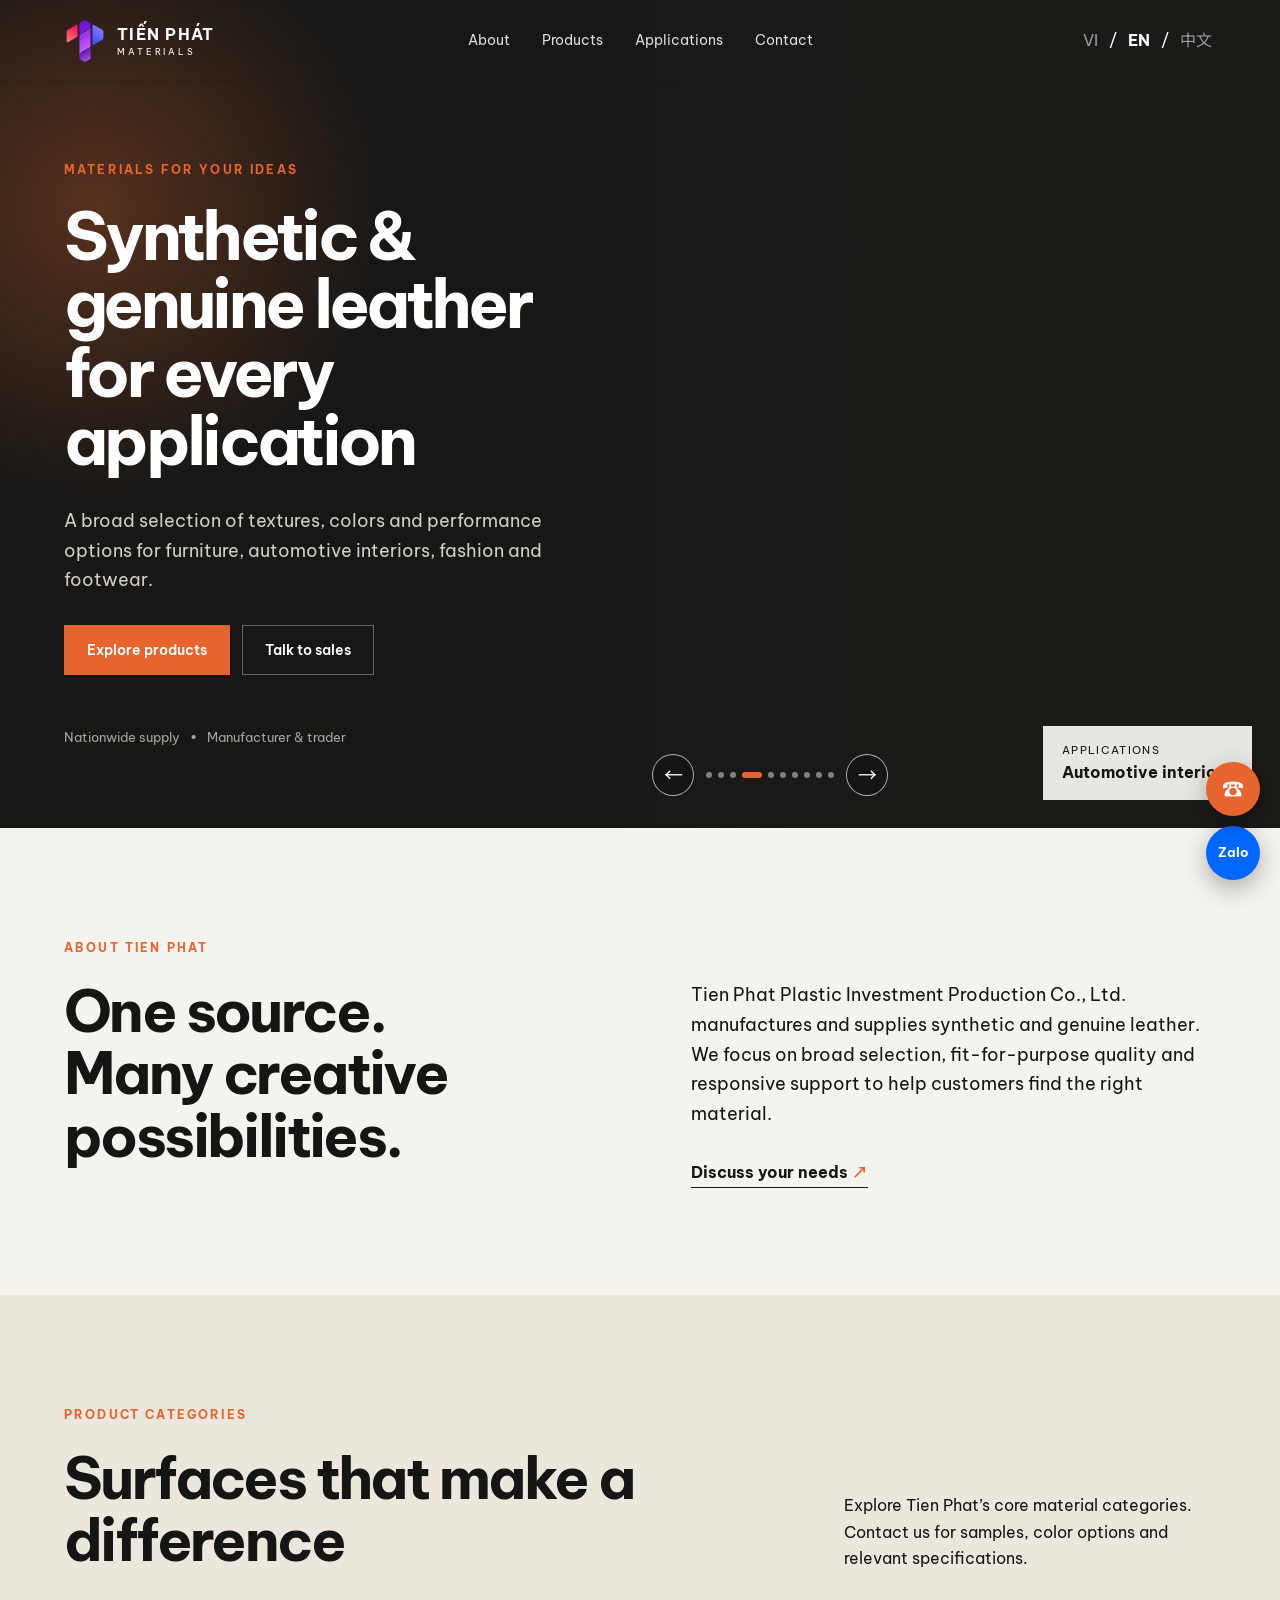
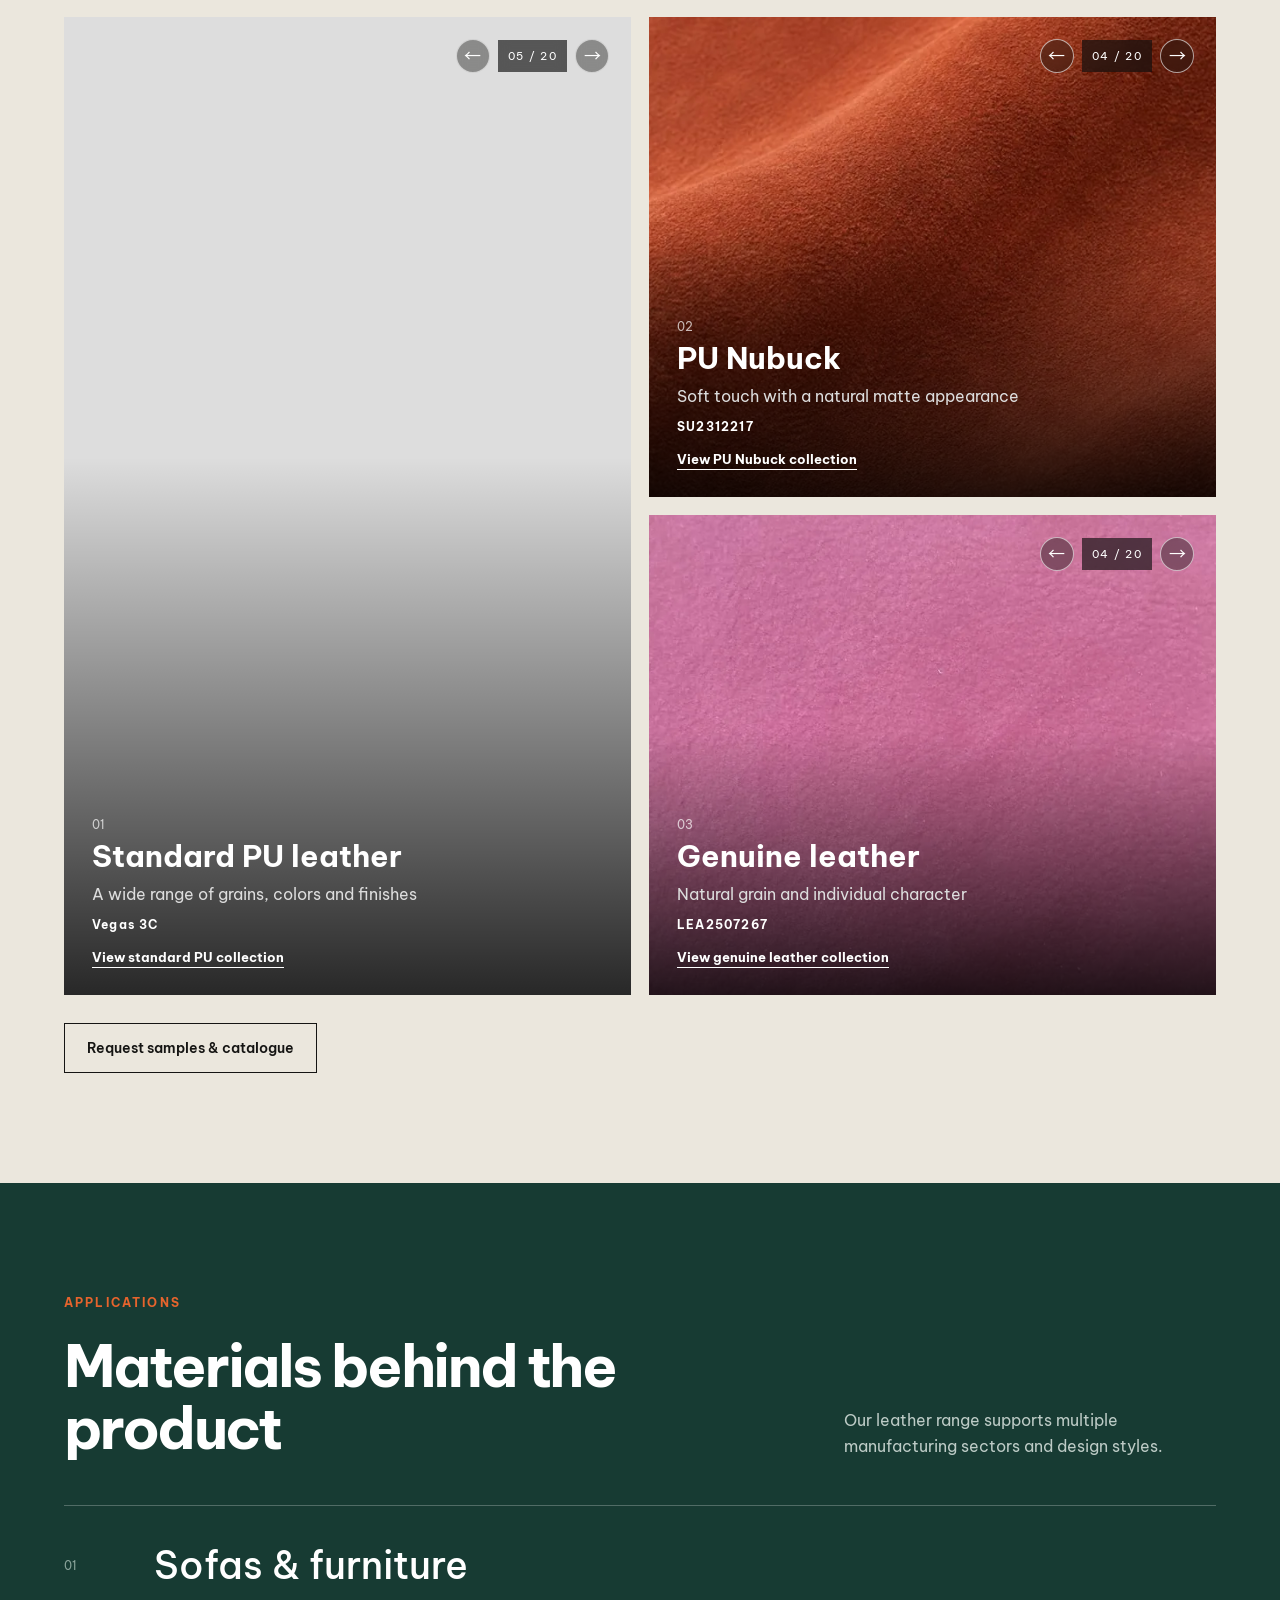
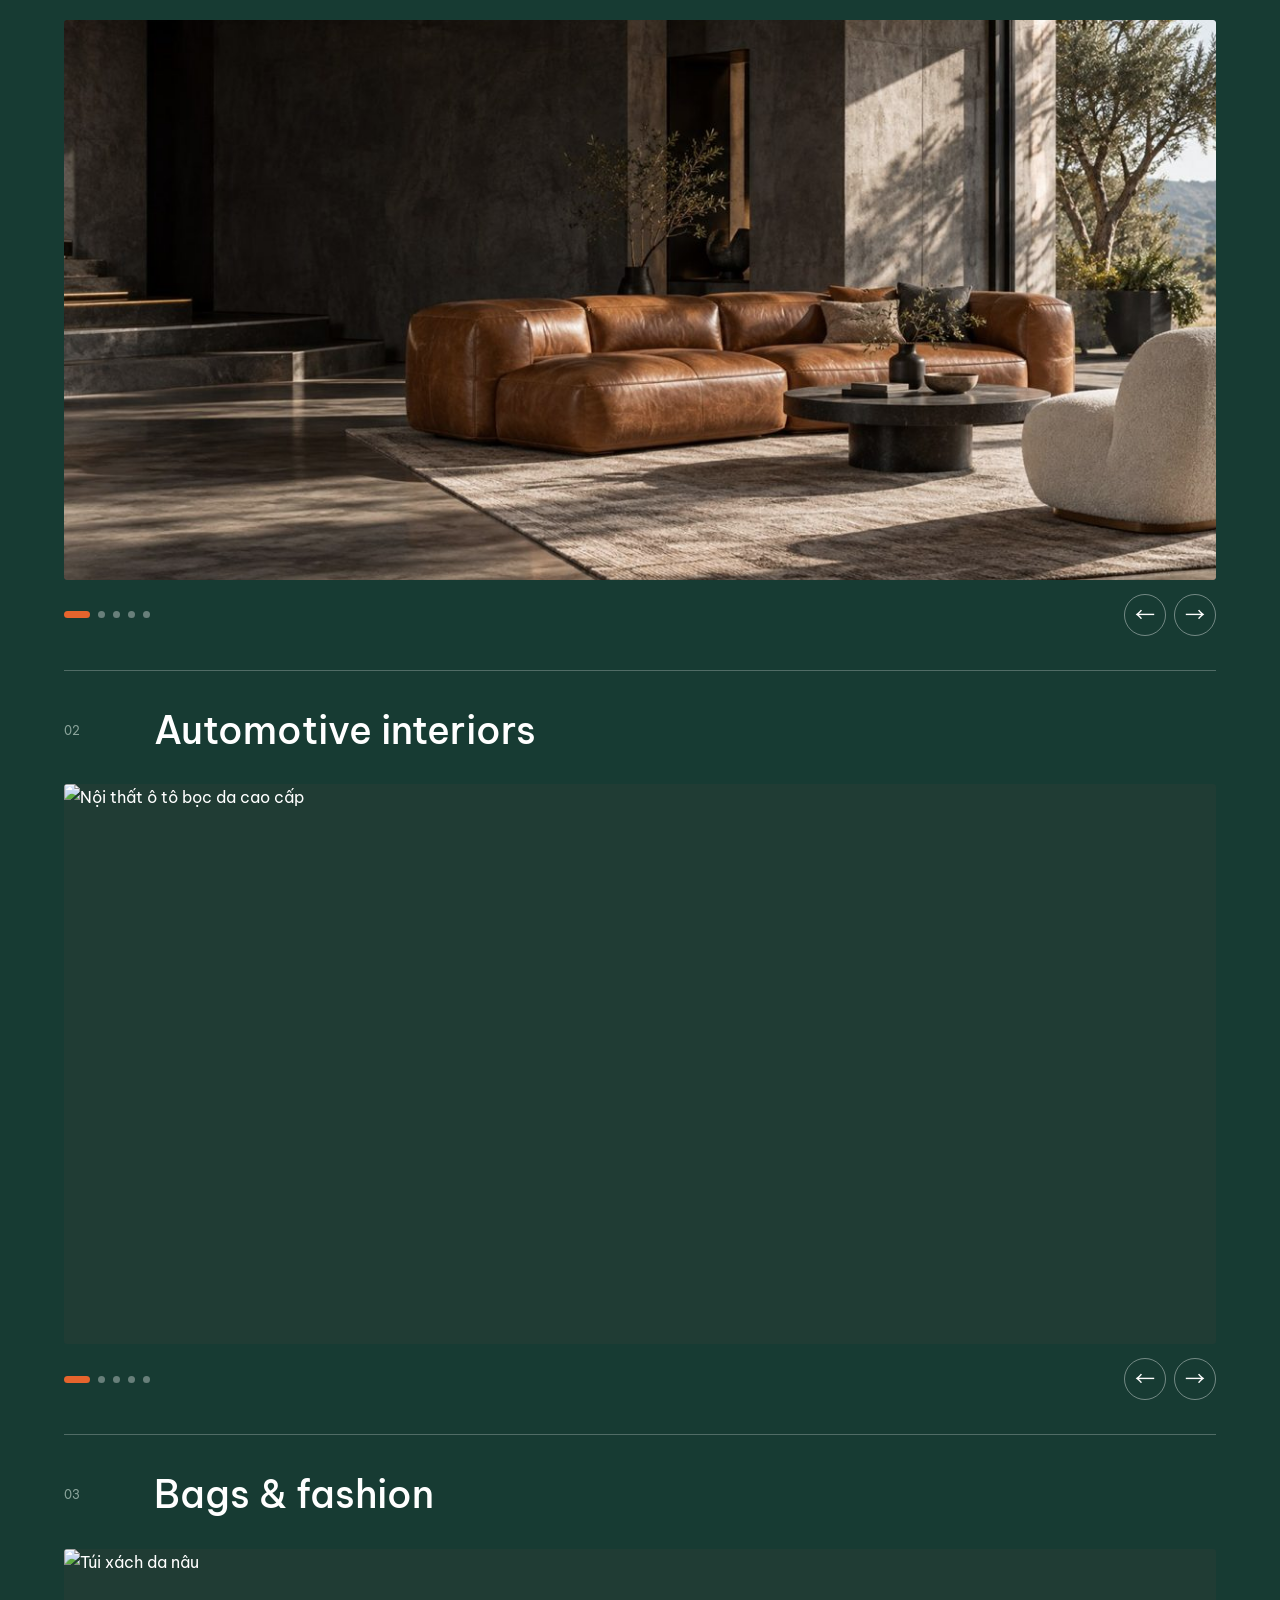
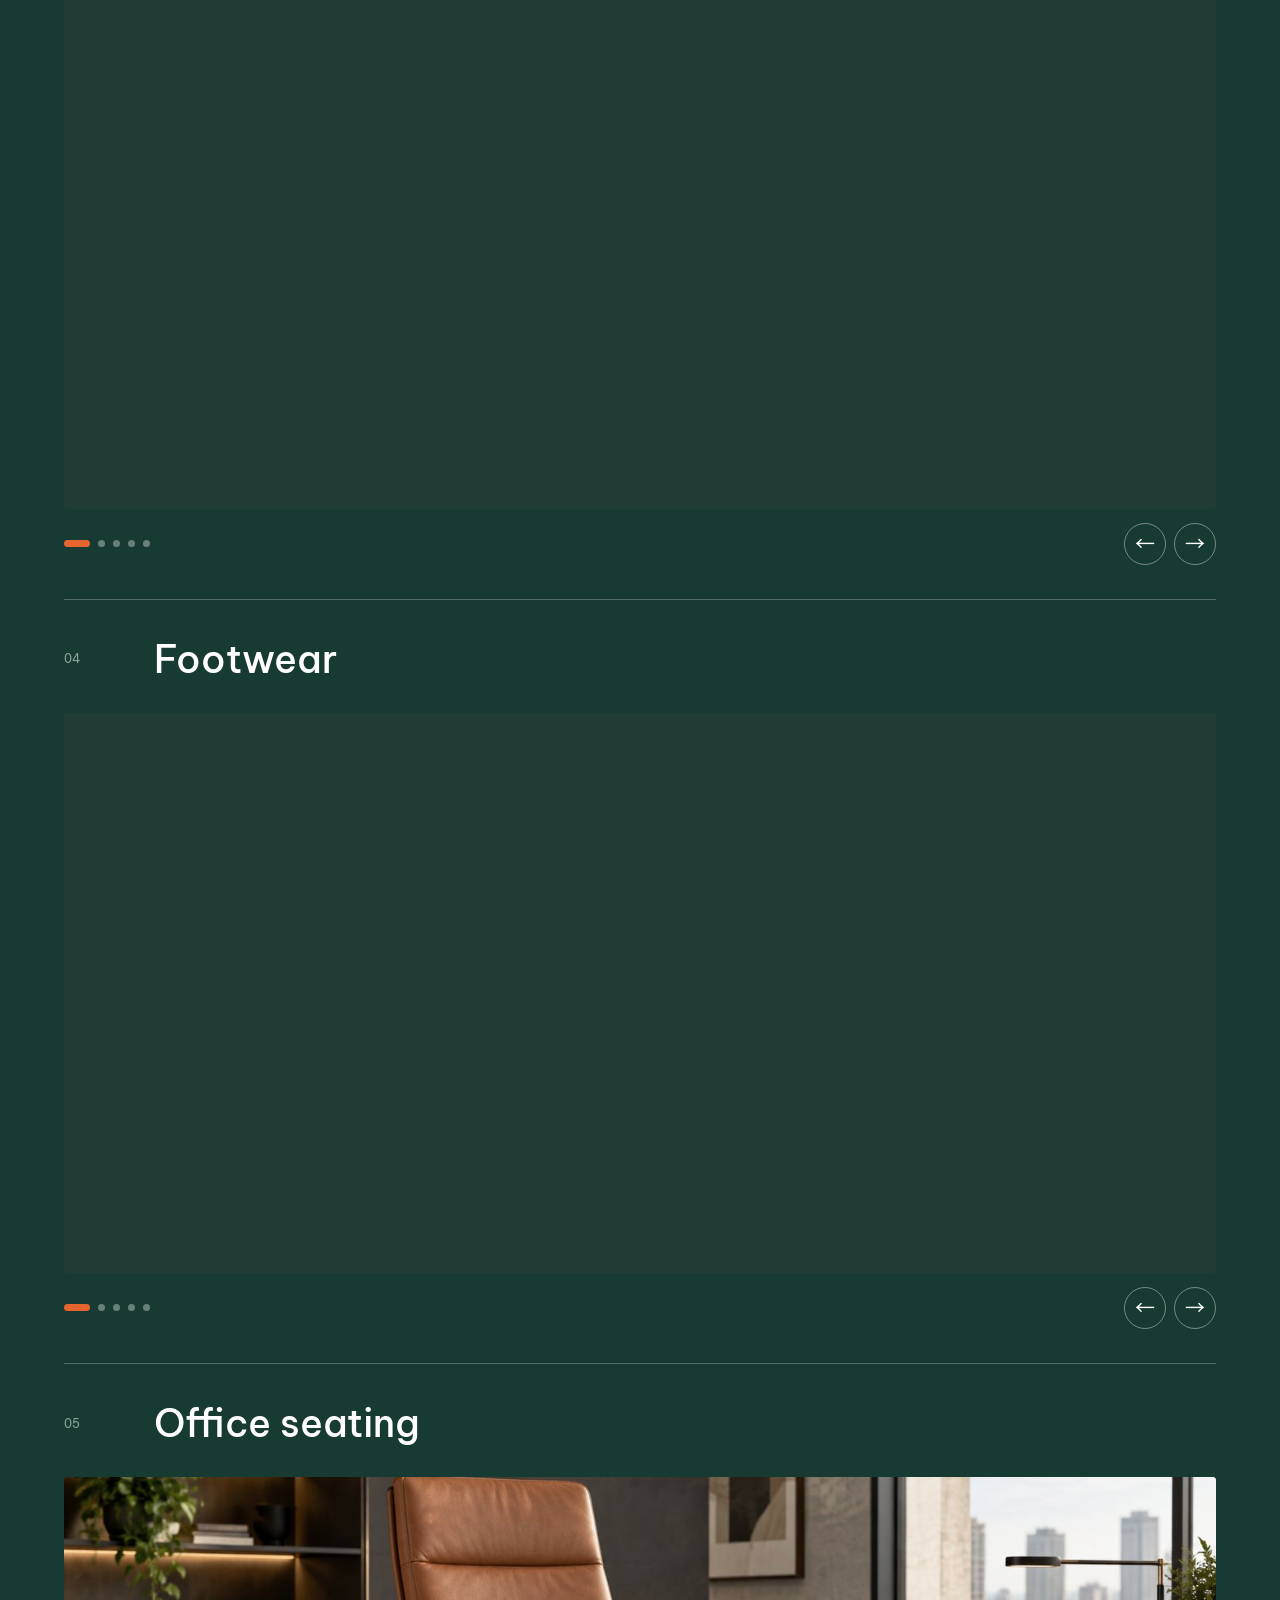
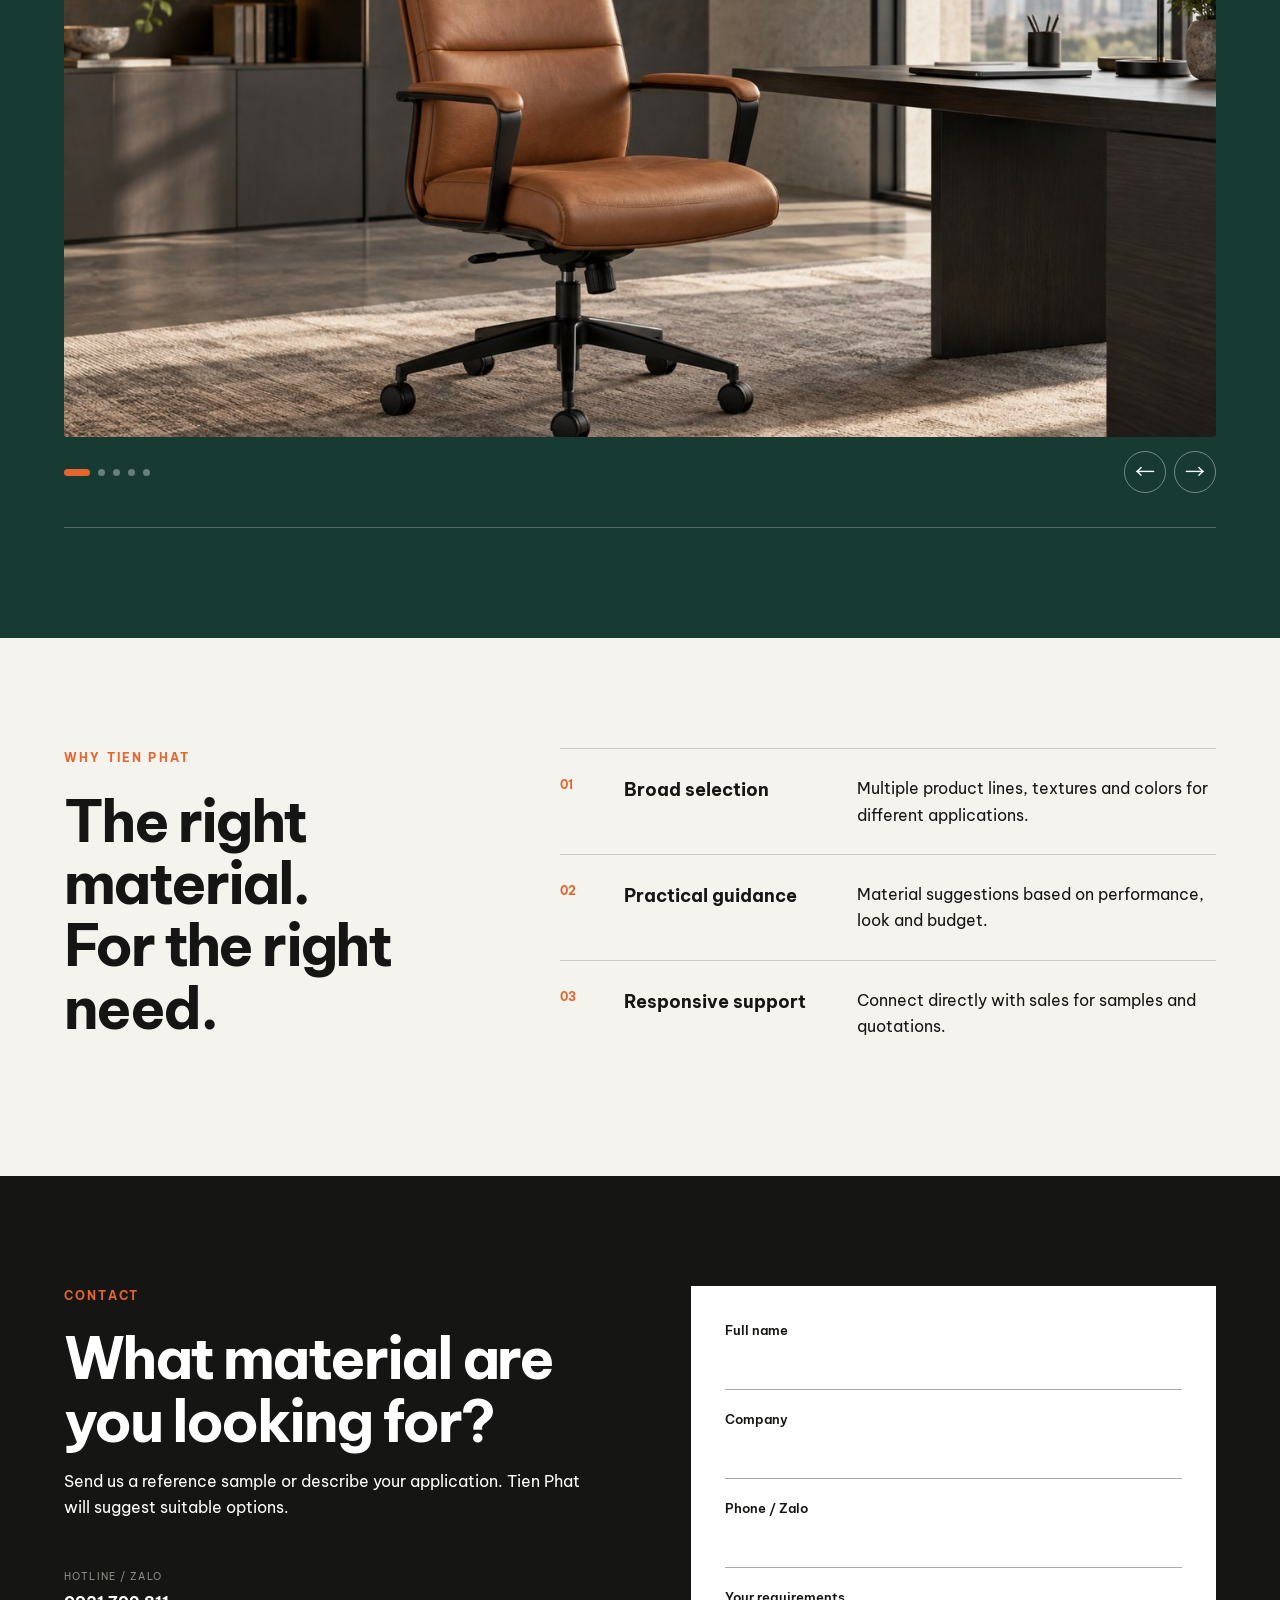
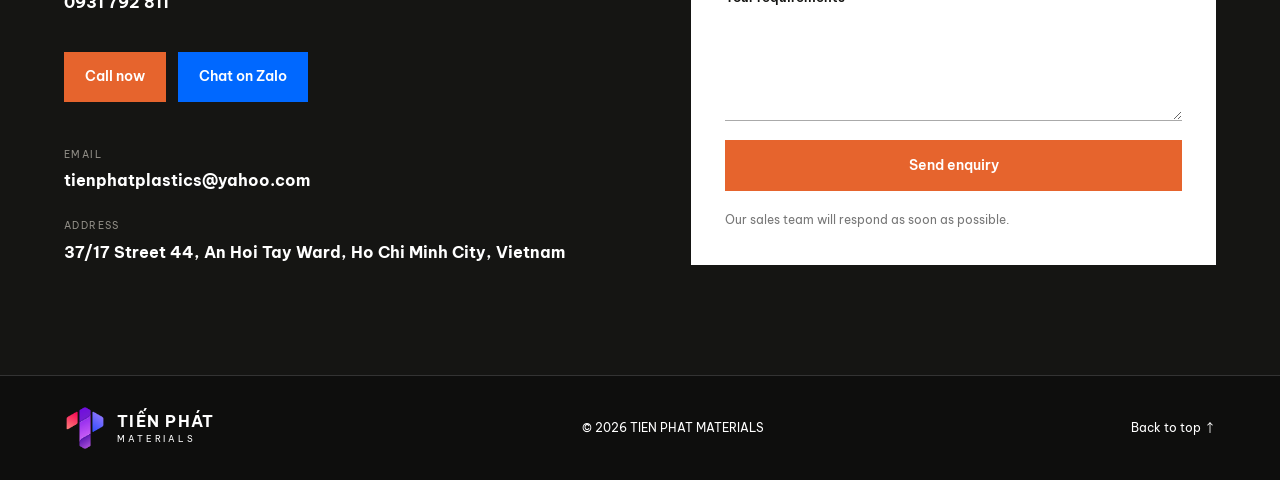
==== index.html @ 2013842d "Unify call and Zalo controls across home and material pages" ====
<!doctype html>
<html lang="vi">
<head>
  <meta charset="utf-8">
  <meta name="viewport" content="width=device-width,initial-scale=1">
  <meta name="color-scheme" content="light dark">
  <meta name="description" content="Tiến Phát cung cấp da PU, da PU Nubuck và da thật phục vụ sofa, nội thất, ghế văn phòng, ô tô, túi xách và giày dép. Xem mẫu và liên hệ tư vấn.">
  <title>Da PU, Da PU Nubuck & Da Thật | Tiến Phát Materials</title>
  <meta name="robots" content="index,follow,max-image-preview:large">
  <link rel="canonical" href="https://www.tienphat.org/">
  <meta property="og:type" content="website">
  <meta property="og:site_name" content="Tiến Phát Materials">
  <meta property="og:url" content="https://www.tienphat.org/">
  <meta property="og:title" content="Da PU, Da PU Nubuck & Da Thật | Tiến Phát Materials">
  <meta property="og:description" content="Tiến Phát cung cấp da PU, da PU Nubuck và da thật phục vụ sofa, nội thất, ghế văn phòng, ô tô, túi xách và giày dép. Xem mẫu và liên hệ tư vấn.">
  <meta property="og:image" content="https://www.tienphat.org/assets/images/seo/da-pu-um-76-01.webp">
  <meta name="twitter:card" content="summary_large_image">
  <script type="application/ld+json">{"@context":"https://schema.org","@graph":[{"@type":"Organization","@id":"https://www.tienphat.org/#organization","name":"Công Ty TNHH Đầu Tư Sản Xuất Nhựa Tiến Phát","alternateName":"Tiến Phát Materials","url":"https://www.tienphat.org/","logo":"https://www.tienphat.org/assets/images/modern/logo.png","telephone":"+84-931-792-811","email":"tienphatplastics@yahoo.com","address":{"@type":"PostalAddress","streetAddress":"37/17 Đường số 44","addressLocality":"TP. Hồ Chí Minh","addressRegion":"TP. Hồ Chí Minh","addressCountry":"VN"}},{"@type":"WebSite","@id":"https://www.tienphat.org/#website","name":"Tiến Phát Materials","url":"https://www.tienphat.org/","inLanguage":"vi","publisher":{"@id":"https://www.tienphat.org/#organization"}}]}</script>
  <link rel="icon" type="image/png" href="assets/images/modern/logo.png">
  <link rel="preconnect" href="https://fonts.googleapis.com">
  <link rel="preconnect" href="https://fonts.gstatic.com" crossorigin>
  <link href="https://fonts.googleapis.com/css2?family=Be+Vietnam+Pro:wght@400;500;600;700&family=Noto+Sans+SC:wght@400;500;600;700&display=swap" rel="stylesheet">
  <link rel="stylesheet" href="assets/style.css">
</head>
<body>
  <header class="site-header">
    <a class="brand" href="#top" aria-label="Tiến Phát">
      <span class="brand-mark"><img src="assets/images/modern/logo.png" alt="Tiến Phát"></span>
      <span><b>TIẾN PHÁT</b><small data-t="brandSub">MATERIALS</small></span>
    </a>
    <button class="menu-toggle" aria-label="Mở menu" aria-expanded="false">☰</button>
    <nav class="nav" aria-label="Điều hướng chính">
      <a href="#about" data-t="navAbout">Giới thiệu</a>
      <a href="#products" data-t="navProducts">Sản phẩm</a>
      <a href="#applications" data-t="navApplications">Ứng dụng</a>
      <a href="#contact" data-t="navContact">Liên hệ</a>
    </nav>
    <div class="lang" aria-label="Ngôn ngữ">
      <button class="active" data-lang="vi">VI</button><span>/</span><button data-lang="en">EN</button><span>/</span><button data-lang="zh">中文</button>
    </div>
  </header>

  <main id="top">
    <section class="hero">
      <div class="hero-copy">
        <p class="eyebrow" data-t="heroEyebrow">VẬT LIỆU CHO Ý TƯỞNG CỦA BẠN</p>
        <h1 data-t="heroTitle">Da tổng hợp &amp; da thật cho mọi ứng dụng</h1>
        <p class="hero-lead" data-t="heroLead">Nguồn vật liệu đa dạng về bề mặt, màu sắc và công năng — phục vụ nội thất, ô tô, thời trang, giày dép và sản xuất công nghiệp.</p>
        <div class="hero-actions">
          <a class="btn primary" href="#products" data-t="explore">Khám phá sản phẩm</a>
          <a class="btn ghost" href="tel:+84931792811" data-t="consult">Nhận tư vấn</a>
        </div>
        <div class="hero-meta"><span data-t="nationwide">Cung cấp toàn quốc</span><span>•</span><span data-t="manufacturer">Nhà sản xuất &amp; thương mại</span></div>
      </div>
      <div class="hero-visual">
        <div class="hero-slides">
          <img class="hero-slide active" src="assets/images/modern/sofa-01.jpg" alt="Finished upholstered sofa in a modern interior" data-label-key="appFurniture">
          <img class="hero-slide" src="assets/images/modern/sofa-02.jpg" alt="Modern finished sofa with leather upholstery" data-label-key="appFurniture" loading="lazy">
          <img class="hero-slide" src="https://images.unsplash.com/photo-1760550818717-4b948c14c5de?auto=format&fit=crop&w=1800&q=86" alt="Premium finished automotive leather interior" data-label-key="appAuto" loading="lazy">
          <img class="hero-slide" src="https://images.unsplash.com/photo-1758411898497-20b22d4b3596?auto=format&fit=crop&w=1800&q=86" alt="Red and black finished leather car seats" data-label-key="appAuto" loading="lazy">
          <img class="hero-slide" src="https://images.unsplash.com/photo-1772026251816-a6d382c67b3b?auto=format&fit=crop&w=1800&q=86" alt="Finished brown leather handbag" data-label-key="appFashion" loading="lazy">
          <img class="hero-slide" src="https://images.unsplash.com/photo-1590874103328-eac38a683ce7?auto=format&fit=crop&w=1800&q=86" alt="Modern finished leather fashion bag" data-label-key="appFashion" loading="lazy">
          <img class="hero-slide" src="https://images.unsplash.com/photo-1576133384936-ea17c54e9fd4?auto=format&fit=crop&w=1800&q=86" alt="Finished fashion leather footwear" data-label-key="appShoes" loading="lazy">
          <img class="hero-slide" src="https://images.unsplash.com/photo-1540162747858-34bb3e8428e6?auto=format&fit=crop&w=1800&q=86" alt="Finished men's leather shoes" data-label-key="appShoes" loading="lazy">
          <img class="hero-slide" src="assets/images/office/office-01.jpg" alt="Ghế giám đốc bọc PU màu cognac" data-label-key="appOffice" loading="lazy">
          <img class="hero-slide" src="assets/images/office/office-02.jpg" alt="Ghế làm việc bọc PU màu xám than" data-label-key="appOffice" loading="lazy">
        </div>
        <div class="hero-slider-nav" aria-label="Header slideshow controls">
          <button class="hero-slide-button hero-prev" type="button" aria-label="Previous image">←</button>
          <div class="hero-slide-dots" aria-hidden="true"></div>
          <button class="hero-slide-button hero-next" type="button" aria-label="Next image">→</button>
        </div>
        <div class="sample-label"><span data-hero-kind>APPLICATIONS</span><b data-hero-caption>Sofas &amp; furniture</b></div>
      </div>
    </section>

    <section class="intro" id="about">
      <p class="section-kicker" data-t="aboutKicker">VỀ TIẾN PHÁT</p>
      <div class="intro-grid">
        <h2 data-t="aboutTitle">Một nguồn cung.<br>Nhiều khả năng sáng tạo.</h2>
        <div>
          <p data-t="aboutBody">Công Ty TNHH Đầu Tư Sản Xuất Nhựa Tiến Phát chuyên sản xuất và cung cấp da tổng hợp cùng da thật. Chúng tôi tập trung vào lựa chọn đa dạng, chất lượng phù hợp và hỗ trợ nhanh để khách hàng tìm đúng vật liệu cho từng nhu cầu.</p>
          <a class="text-link" href="#contact" data-t="talk">Trao đổi nhu cầu <span>↗</span></a>
        </div>
      </div>
    </section>

    <section class="products" id="products">
      <div class="section-head">
        <div><p class="section-kicker" data-t="productKicker">DANH MỤC SẢN PHẨM</p><h2 data-t="productTitle">Bề mặt tạo nên khác biệt</h2></div>
        <p data-t="productIntro">Khám phá các nhóm vật liệu chủ lực của Tiến Phát. Liên hệ để nhận mẫu, kiểm tra màu sắc và thông số phù hợp.</p>
      </div>
      <div class="product-grid">
        <article class="product-card large">
          <div class="product-slides">
            <img class="product-slide active" src="assets/images/seo/da-pu-um-76-01.webp" alt="Mẫu da pu mã UM-76 – Tiến Phát" width="960" height="540" decoding="async">
            <img class="product-slide" src="assets/images/seo/da-pu-valencia-2-01.webp" alt="Mẫu da pu mã Valencia 2 – Tiến Phát" loading="lazy" width="693" height="1040" decoding="async">
            <img class="product-slide" src="assets/images/seo/da-pu-valencia-01.webp" alt="Mẫu da pu mã Valencia – Tiến Phát" loading="lazy" width="693" height="1040" decoding="async">
            <img class="product-slide" src="assets/images/seo/da-pu-vegas-2c-01.webp" alt="Mẫu da pu mã Vegas 2C – Tiến Phát" loading="lazy" width="693" height="1040" decoding="async">
            <img class="product-slide" src="assets/images/seo/da-pu-vegas-3c-01.webp" alt="Mẫu da pu mã Vegas 3C – Tiến Phát" loading="lazy" width="693" height="1040" decoding="async">
            <img class="product-slide" src="assets/images/seo/da-pu-vegas-c-01.webp" alt="Mẫu da pu mã Vegas C – Tiến Phát" loading="lazy" width="693" height="1040" decoding="async">
            <img class="product-slide" src="assets/images/seo/da-pu-verolegno-01.webp" alt="Mẫu da pu mã Verolegno – Tiến Phát" loading="lazy" width="693" height="1040" decoding="async">
            <img class="product-slide" src="assets/images/seo/da-pu-verolegno-02.webp" alt="Mẫu da pu mã VEROLEGNO – Tiến Phát" loading="lazy" width="693" height="1040" decoding="async">
            <img class="product-slide" src="assets/images/seo/da-pu-verona-2-c-01.webp" alt="Mẫu da pu mã VERONA-2-C – Tiến Phát" loading="lazy" width="693" height="1040" decoding="async">
            <img class="product-slide" src="assets/images/seo/da-pu-verona-c-01.webp" alt="Mẫu da pu mã VERONA-C – Tiến Phát" loading="lazy" width="693" height="1040" decoding="async">
            <img class="product-slide" src="assets/images/seo/da-pu-vez-matte-2-01.webp" alt="Mẫu da pu mã VEZ MATTE-2 – Tiến Phát" loading="lazy" width="693" height="1040" decoding="async">
            <img class="product-slide" src="assets/images/seo/da-pu-vez-matte-01.webp" alt="Mẫu da pu mã VEZ MATTE – Tiến Phát" loading="lazy" width="693" height="1040" decoding="async">
            <img class="product-slide" src="assets/images/seo/da-pu-vez-2-01.webp" alt="Mẫu da pu mã VEZ-2 – Tiến Phát" loading="lazy" width="693" height="1040" decoding="async">
            <img class="product-slide" src="assets/images/seo/da-pu-vez-01.webp" alt="Mẫu da pu mã VEZ – Tiến Phát" loading="lazy" width="693" height="1040" decoding="async">
            <img class="product-slide" src="assets/images/seo/da-pu-vicenza-2-c-01.webp" alt="Mẫu da pu mã VICENZA-2-C – Tiến Phát" loading="lazy" width="693" height="1040" decoding="async">
            <img class="product-slide" src="assets/images/seo/da-pu-vicenza-3-c-01.webp" alt="Mẫu da pu mã VICENZA-3-C – Tiến Phát" loading="lazy" width="693" height="1040" decoding="async">
            <img class="product-slide" src="assets/images/seo/da-pu-vicenza-4-c-01.webp" alt="Mẫu da pu mã VICENZA-4-C – Tiến Phát" loading="lazy" width="693" height="1040" decoding="async">
            <img class="product-slide" src="assets/images/seo/da-pu-vicenza-5-c-01.webp" alt="Mẫu da pu mã VICENZA-5-C – Tiến Phát" loading="lazy" width="693" height="1040" decoding="async">
            <img class="product-slide" src="assets/images/seo/da-pu-vicenza-6-c-01.webp" alt="Mẫu da pu mã VICENZA-6-C – Tiến Phát" loading="lazy" width="693" height="1040" decoding="async">
            <img class="product-slide" src="assets/images/seo/da-pu-vicenza-7-c-01.webp" alt="Mẫu da pu mã VICENZA-7-C – Tiến Phát" loading="lazy" width="693" height="1040" decoding="async">
          </div>
          <div class="card-copy"><p>01</p><h3 data-t="puTitle">Da PU phổ thông</h3><span data-t="puDesc">Đa dạng vân, màu và hiệu ứng bề mặt</span><b>VEGAS-C</b><a class="collection-link" data-t="seePu" href="da-pu-pho-thong.html">Xem các mẫu da PU ↗</a></div>
        </article>
        <article class="product-card">
          <div class="product-slides">
            <img class="product-slide active" src="assets/images/seo/da-pu-nubuck-su2312228-01.webp" alt="Mẫu da pu nubuck mã SU2312228 – Tiến Phát" width="960" height="540" decoding="async">
            <img class="product-slide" src="assets/images/seo/da-pu-nubuck-su2312215-01.webp" alt="Mẫu da pu nubuck mã SU2312215 – Tiến Phát" loading="lazy" width="693" height="1040" decoding="async">
            <img class="product-slide" src="assets/images/seo/da-pu-nubuck-su2312216-01.webp" alt="Mẫu da pu nubuck mã SU2312216 – Tiến Phát" loading="lazy" width="693" height="1040" decoding="async">
            <img class="product-slide" src="assets/images/seo/da-pu-nubuck-su2312217-01.webp" alt="Mẫu da pu nubuck mã SU2312217 – Tiến Phát" loading="lazy" width="693" height="1040" decoding="async">
            <img class="product-slide" src="assets/images/seo/da-pu-nubuck-su2312218-01.webp" alt="Mẫu da pu nubuck mã SU2312218 – Tiến Phát" loading="lazy" width="693" height="1040" decoding="async">
            <img class="product-slide" src="assets/images/seo/da-pu-nubuck-su2312219-01.webp" alt="Mẫu da pu nubuck mã SU2312219 – Tiến Phát" loading="lazy" width="693" height="1040" decoding="async">
            <img class="product-slide" src="assets/images/seo/da-pu-nubuck-su2312220-01.webp" alt="Mẫu da pu nubuck mã SU2312220 – Tiến Phát" loading="lazy" width="693" height="1040" decoding="async">
            <img class="product-slide" src="assets/images/seo/da-pu-nubuck-su2312221-01.webp" alt="Mẫu da pu nubuck mã SU2312221 – Tiến Phát" loading="lazy" width="693" height="1040" decoding="async">
            <img class="product-slide" src="assets/images/seo/da-pu-nubuck-su2312222-01.webp" alt="Mẫu da pu nubuck mã SU2312222 – Tiến Phát" loading="lazy" width="693" height="1040" decoding="async">
            <img class="product-slide" src="assets/images/seo/da-pu-nubuck-su2312223-01.webp" alt="Mẫu da pu nubuck mã SU2312223 – Tiến Phát" loading="lazy" width="693" height="1040" decoding="async">
            <img class="product-slide" src="assets/images/seo/da-pu-nubuck-su2312224-01.webp" alt="Mẫu da pu nubuck mã SU2312224 – Tiến Phát" loading="lazy" width="693" height="1040" decoding="async">
            <img class="product-slide" src="assets/images/seo/da-pu-nubuck-su2312225-01.webp" alt="Mẫu da pu nubuck mã SU2312225 – Tiến Phát" loading="lazy" width="693" height="1040" decoding="async">
            <img class="product-slide" src="assets/images/seo/da-pu-nubuck-su2312226-01.webp" alt="Mẫu da pu nubuck mã SU2312226 – Tiến Phát" loading="lazy" width="693" height="1040" decoding="async">
            <img class="product-slide" src="assets/images/seo/da-pu-nubuck-su2312227-01.webp" alt="Mẫu da pu nubuck mã SU2312227 – Tiến Phát" loading="lazy" width="693" height="1040" decoding="async">
            <img class="product-slide" src="assets/images/seo/da-pu-nubuck-su2312200-01.webp" alt="Mẫu da pu nubuck mã SU2312200 – Tiến Phát" loading="lazy" width="693" height="1040" decoding="async">
            <img class="product-slide" src="assets/images/seo/da-pu-nubuck-su2312201-01.webp" alt="Mẫu da pu nubuck mã SU2312201 – Tiến Phát" loading="lazy" width="693" height="1040" decoding="async">
            <img class="product-slide" src="assets/images/seo/da-pu-nubuck-su2312202-01.webp" alt="Mẫu da pu nubuck mã SU2312202 – Tiến Phát" loading="lazy" width="693" height="1040" decoding="async">
            <img class="product-slide" src="assets/images/seo/da-pu-nubuck-su2312203-01.webp" alt="Mẫu da pu nubuck mã SU2312203 – Tiến Phát" loading="lazy" width="693" height="1040" decoding="async">
            <img class="product-slide" src="assets/images/seo/da-pu-nubuck-su2312204-01.webp" alt="Mẫu da pu nubuck mã SU2312204 – Tiến Phát" loading="lazy" width="693" height="1040" decoding="async">
            <img class="product-slide" src="assets/images/seo/da-pu-nubuck-su2312205-01.webp" alt="Mẫu da pu nubuck mã SU2312205 – Tiến Phát" loading="lazy" width="693" height="1040" decoding="async">
          </div>
          <div class="card-copy"><p>02</p><h3 data-t="nubuckTitle">Da PU Nubuck</h3><span data-t="nubuckDesc">Bề mặt mềm, hiệu ứng mờ tự nhiên</span><b>SU2312228</b><a class="collection-link" data-t="seeNubuck" href="da-pu-nubuck.html">Xem các mẫu PU Nubuck ↗</a></div>
        </article>
        <article class="product-card">
          <div class="product-slides">
            <img class="product-slide active" src="assets/images/seo/da-that-lea2508274-01.webp" alt="Mẫu da thật mã LEA2508274 – Tiến Phát" width="480" height="1040" decoding="async">
            <img class="product-slide" src="assets/images/seo/da-that-lea2508273-01.webp" alt="Mẫu da thật mã LEA2508273 – Tiến Phát" loading="lazy" width="480" height="1040" decoding="async">
            <img class="product-slide" src="assets/images/seo/da-that-lea2507266-01.webp" alt="Mẫu da thật mã LEA2507266 – Tiến Phát" loading="lazy" width="780" height="1040" decoding="async">
            <img class="product-slide" src="assets/images/seo/da-that-lea2507267-01.webp" alt="Mẫu da thật mã LEA2507267 – Tiến Phát" loading="lazy" width="780" height="1040" decoding="async">
            <img class="product-slide" src="assets/images/seo/da-that-lea2507268-01.webp" alt="Mẫu da thật mã LEA2507268 – Tiến Phát" loading="lazy" width="780" height="1040" decoding="async">
            <img class="product-slide" src="assets/images/seo/da-that-lea2507269-01.webp" alt="Mẫu da thật mã LEA2507269 – Tiến Phát" loading="lazy" width="780" height="1040" decoding="async">
            <img class="product-slide" src="assets/images/seo/da-that-lea2507270-01.webp" alt="Mẫu da thật mã LEA2507270 – Tiến Phát" loading="lazy" width="780" height="1040" decoding="async">
            <img class="product-slide" src="assets/images/seo/da-that-lea2507271-01.webp" alt="Mẫu da thật mã LEA2507271 – Tiến Phát" loading="lazy" width="780" height="1040" decoding="async">
            <img class="product-slide" src="assets/images/seo/da-that-lea2507244-01.webp" alt="Mẫu da thật mã LEA2507244 – Tiến Phát" loading="lazy" width="780" height="1040" decoding="async">
            <img class="product-slide" src="assets/images/seo/da-that-lea2507245-01.webp" alt="Mẫu da thật mã LEA2507245 – Tiến Phát" loading="lazy" width="780" height="1040" decoding="async">
            <img class="product-slide" src="assets/images/seo/da-that-lea2507246-01.webp" alt="Mẫu da thật mã LEA2507246 – Tiến Phát" loading="lazy" width="780" height="1040" decoding="async">
            <img class="product-slide" src="assets/images/seo/da-that-lea2507247-01.webp" alt="Mẫu da thật mã LEA2507247 – Tiến Phát" loading="lazy" width="780" height="1040" decoding="async">
            <img class="product-slide" src="assets/images/seo/da-that-lea2507248-01.webp" alt="Mẫu da thật mã LEA2507248 – Tiến Phát" loading="lazy" width="780" height="1040" decoding="async">
            <img class="product-slide" src="assets/images/seo/da-that-lea2507249-01.webp" alt="Mẫu da thật mã LEA2507249 – Tiến Phát" loading="lazy" width="780" height="1040" decoding="async">
            <img class="product-slide" src="assets/images/seo/da-that-lea2507250-01.webp" alt="Mẫu da thật mã LEA2507250 – Tiến Phát" loading="lazy" width="780" height="1040" decoding="async">
            <img class="product-slide" src="assets/images/seo/da-that-lea2507251-01.webp" alt="Mẫu da thật mã LEA2507251 – Tiến Phát" loading="lazy" width="780" height="1040" decoding="async">
            <img class="product-slide" src="assets/images/seo/da-that-lea2507252-01.webp" alt="Mẫu da thật mã LEA2507252 – Tiến Phát" loading="lazy" width="780" height="1040" decoding="async">
            <img class="product-slide" src="assets/images/seo/da-that-lea2507253-01.webp" alt="Mẫu da thật mã LEA2507253 – Tiến Phát" loading="lazy" width="780" height="1040" decoding="async">
            <img class="product-slide" src="assets/images/seo/da-that-lea2507254-01.webp" alt="Mẫu da thật mã LEA2507254 – Tiến Phát" loading="lazy" width="780" height="1040" decoding="async">
            <img class="product-slide" src="assets/images/seo/da-that-lea2507255-01.webp" alt="Mẫu da thật mã LEA2507255 – Tiến Phát" loading="lazy" width="780" height="1040" decoding="async">
          </div>
          <div class="card-copy"><p>03</p><h3 data-t="leatherTitle">Da thật</h3><span data-t="leatherDesc">Vân tự nhiên, cá tính riêng cho từng tấm</span><b>LEA2508274</b><a class="collection-link" data-t="seeLeather" href="da-that.html">Xem các mẫu da thật ↗</a></div>
        </article>
      </div>
      <a class="btn line" href="#contact" data-t="requestSample">Yêu cầu mẫu &amp; catalogue</a>
    </section>

    <section class="applications" id="applications">
      <div class="section-head light"><div><p class="section-kicker" data-t="appKicker">ỨNG DỤNG</p><h2 data-t="appTitle">Vật liệu đi cùng sản phẩm</h2></div><p data-t="appIntro">Từ bề mặt trang trí đến lớp vật liệu chức năng, danh mục của chúng tôi đáp ứng nhiều ngành sản xuất.</p></div>
      <div class="app-galleries">
        <article class="app-gallery"><header><span>01</span><h3 data-t="appFurniture">Sofa &amp; nội thất</h3></header><div class="app-images" tabindex="0" aria-label="Hình ảnh sofa và nội thất">
          <img src="assets/images/modern/sofa-01.jpg" alt="Sofa bọc nệm trong không gian nội thất" loading="lazy"><img src="assets/images/modern/sofa-02.jpg" alt="Chi tiết ghế sofa hiện đại" loading="lazy"><img src="assets/images/modern/sofa-03.jpg" alt="Sofa nâu với bề mặt giàu kết cấu" loading="lazy"><img src="assets/images/modern/sofa-04.jpg" alt="Ghế bọc da trong phòng khách" loading="lazy"><img src="assets/images/modern/sofa-05.jpg" alt="Không gian nội thất với sofa" loading="lazy">
        </div></article>
        <article class="app-gallery"><header><span>02</span><h3 data-t="appAuto">Nội thất ô tô</h3></header><div class="app-images" tabindex="0" aria-label="Hình ảnh nội thất ô tô">
          <img src="https://images.unsplash.com/photo-1760550818717-4b948c14c5de?auto=format&fit=crop&w=1200&q=82" alt="Nội thất ô tô bọc da cao cấp" loading="lazy"><img src="https://images.unsplash.com/photo-1758411898497-20b22d4b3596?auto=format&fit=crop&w=1200&q=82" alt="Ghế ô tô da đỏ và đen" loading="lazy"><img src="https://images.unsplash.com/photo-1775500818778-d5bef5e56e21?auto=format&fit=crop&w=1200&q=82" alt="Khoang lái ô tô với ghế da" loading="lazy"><img src="https://images.unsplash.com/photo-1758391439365-ee4abc04027a?auto=format&fit=crop&w=1200&q=82" alt="Bề mặt da trong nội thất xe" loading="lazy"><img src="https://images.unsplash.com/photo-1758411898523-6f33d3320b66?auto=format&fit=crop&w=1200&q=82" alt="Thiết kế ghế và bảng điều khiển ô tô" loading="lazy">
        </div></article>
        <article class="app-gallery"><header><span>03</span><h3 data-t="appFashion">Túi xách &amp; thời trang</h3></header><div class="app-images" tabindex="0" aria-label="Hình ảnh túi xách và thời trang">
          <img src="https://images.unsplash.com/photo-1772026251816-a6d382c67b3b?auto=format&fit=crop&w=1200&q=82" alt="Túi xách da nâu" loading="lazy"><img src="https://images.unsplash.com/photo-1590874103328-eac38a683ce7?auto=format&fit=crop&w=1200&q=82" alt="Túi da phong cách hiện đại" loading="lazy"><img src="https://images.unsplash.com/photo-1760624295064-2de890f64524?auto=format&fit=crop&w=1200&q=82" alt="Phụ kiện thời trang bằng da" loading="lazy"><img src="https://images.unsplash.com/photo-1758818005874-f555e0932ef3?auto=format&fit=crop&w=1200&q=82" alt="Chi tiết quai và bề mặt túi xách" loading="lazy"><img src="https://images.unsplash.com/photo-1590739225287-bd31519780c3?auto=format&fit=crop&w=1200&q=82" alt="Túi xách da trưng bày sản phẩm" loading="lazy">
        </div></article>
        <article class="app-gallery"><header><span>04</span><h3 data-t="appShoes">Giày dép</h3></header><div class="app-images" tabindex="0" aria-label="Hình ảnh giày dép">
          <img src="https://images.unsplash.com/photo-1576133384936-ea17c54e9fd4?auto=format&fit=crop&w=1200&q=82" alt="Giày da thời trang" loading="lazy"><img src="https://images.unsplash.com/photo-1540162747858-34bb3e8428e6?auto=format&fit=crop&w=1200&q=82" alt="Giày da nam" loading="lazy"><img src="https://images.unsplash.com/photo-1773425159034-14ae688135db?auto=format&fit=crop&w=1200&q=82" alt="Chi tiết bề mặt giày" loading="lazy"><img src="https://images.unsplash.com/photo-1563434194539-fcc823f9bf92?auto=format&fit=crop&w=1200&q=82" alt="Giày dép ứng dụng vật liệu da" loading="lazy"><img src="https://images.unsplash.com/photo-1772678144516-4fddf7635ab4?auto=format&fit=crop&w=1200&q=82" alt="Sản phẩm giày da hoàn thiện" loading="lazy">
        </div></article>
        <article class="app-gallery"><header><span>05</span><h3 data-t="appOffice">Ghế văn phòng</h3></header><div class="app-images" tabindex="0" aria-label="Hình ảnh ghế văn phòng">
          <img src="assets/images/office/office-01.jpg" alt="Ghế giám đốc bọc PU màu cognac" loading="lazy"><img src="assets/images/office/office-02.jpg" alt="Ghế làm việc bọc PU màu xám than" loading="lazy"><img src="assets/images/office/office-03.jpg" alt="Ghế phòng họp bọc PU màu kem" loading="lazy"><img src="assets/images/office/office-04.jpg" alt="Ghế tiếp khách bọc vật liệu hiệu ứng Nubuck màu taupe" loading="lazy"><img src="assets/images/office/office-05.jpg" alt="Chi tiết vân PU và đường may trên ghế văn phòng" loading="lazy">
        </div></article>
      </div>
    </section>

    <section class="why">
      <div><p class="section-kicker" data-t="whyKicker">LÝ DO CHỌN TIẾN PHÁT</p><h2 data-t="whyTitle">Đúng vật liệu.<br>Đúng nhu cầu.</h2></div>
      <div class="why-grid">
        <article><b>01</b><h3 data-t="why1Title">Danh mục đa dạng</h3><p data-t="why1Body">Nhiều dòng sản phẩm, bề mặt và màu sắc cho các ứng dụng khác nhau.</p></article>
        <article><b>02</b><h3 data-t="why2Title">Tư vấn thực tế</h3><p data-t="why2Body">Hỗ trợ lựa chọn vật liệu dựa trên công năng, cảm quan và ngân sách.</p></article>
        <article><b>03</b><h3 data-t="why3Title">Phản hồi nhanh</h3><p data-t="why3Body">Kết nối trực tiếp với bộ phận kinh doanh để nhận mẫu và báo giá.</p></article>
      </div>
    </section>

    <section class="contact" id="contact">
      <div class="contact-copy">
        <p class="section-kicker" data-t="contactKicker">LIÊN HỆ</p>
        <h2 data-t="contactTitle">Bạn đang tìm loại vật liệu nào?</h2>
        <p data-t="contactLead">Hãy gửi mẫu tham khảo hoặc mô tả ứng dụng. Tiến Phát sẽ hỗ trợ đề xuất lựa chọn phù hợp.</p>
        <div class="contact-details">
          <a href="tel:+84931792811"><small data-t="hotline">HOTLINE / ZALO</small><b>0931 792 811</b></a>
          <div class="contact-actions">
            <a class="btn primary" href="tel:+84931792811" data-t="callLabel">Gọi điện</a>
            <a class="btn contact-zalo" href="https://zalo.me/0931792811" target="_blank" rel="noopener noreferrer" data-t="zaloLabel">Chat Zalo</a>
          </div>
          <a href="mailto:tienphatplastics@yahoo.com"><small>EMAIL</small><b>tienphatplastics@yahoo.com</b></a>
          <p><small data-t="address">ĐỊA CHỈ</small><b data-t="addressValue">37/17 Đường số 44, P. An Hội Tây, TP. Hồ Chí Minh</b></p>
        </div>
      </div>
      <form class="contact-form" id="contact-form" action="https://api.web3forms.com/submit" method="post">
        <input type="hidden" name="access_key" value="09fbe38b-eef8-4adc-88e8-13fc5cd4dac2">
        <input type="hidden" name="subject" value="New enquiry — Tien Phat Materials">
        <input type="hidden" name="from_name" value="Tien Phat Materials Website">
        <input class="botcheck" type="checkbox" name="botcheck" tabindex="-1" autocomplete="off">
        <label><span data-t="name">Họ và tên</span><input name="name" required autocomplete="name"></label>
        <label><span data-t="company">Công ty</span><input name="company" autocomplete="organization"></label>
        <label><span data-t="phone">Điện thoại / Zalo</span><input name="phone" required autocomplete="tel"></label>
        <label><span data-t="need">Nhu cầu của bạn</span><textarea name="message" rows="4" required></textarea></label>
        <button class="btn primary" type="submit" data-t="send">Gửi yêu cầu</button>
        <p class="form-status" data-t="response" aria-live="polite">Bộ phận kinh doanh sẽ phản hồi trong thời gian sớm nhất.</p>
      </form>
    </section>
  </main>

  <footer>
    <a class="brand invert" href="#top"><span class="brand-mark"><img src="assets/images/modern/logo.png" alt="Tiến Phát"></span><span><b>TIẾN PHÁT</b><small>MATERIALS</small></span></a>
    <p>© 2026 TIEN PHAT MATERIALS</p>
    <a href="#top" data-t="backTop">Lên đầu trang ↑</a>
  </footer>
  <div class="contact-fabs" aria-label="Liên hệ Tiến Phát">
    <a class="floating-call" href="tel:+84931792811" aria-label="Gọi Tiến Phát" title="Gọi điện">☎</a>
    <a class="floating-zalo" href="https://zalo.me/0931792811" target="_blank" rel="noopener noreferrer" aria-label="Chat Zalo với Tiến Phát" title="Chat Zalo">Zalo</a>
  </div>
  <script src="assets/language.js"></script>
  <script src="assets/site.js"></script>
<script src="assets/contact.js"></script>
</body>
</html>
---- assets/style.css ----
:root{color-scheme:light dark;--ink:#151513;--paper:#f5f3ee;--cream:#ebe7dd;--orange:#e6642d;--green:#173b33;--line:rgba(21,21,19,.18);--pad:clamp(20px,5vw,76px)}
*{box-sizing:border-box}html{scroll-behavior:smooth}body{margin:0;background:var(--paper);color:var(--ink);font-family:"Be Vietnam Pro","Noto Sans SC",sans-serif;font-size:16px;line-height:1.65}a{color:inherit;text-decoration:none}img{display:block;width:100%;height:100%;object-fit:cover}button,input,textarea{font:inherit}.site-header{height:82px;padding:0 var(--pad);display:grid;grid-template-columns:1fr auto 1fr;align-items:center;border-bottom:1px solid var(--line);position:absolute;z-index:10;width:100%;color:white}.brand{display:inline-flex;align-items:center;gap:11px;justify-self:start}.brand-mark{display:grid;place-items:center;width:42px;height:42px;border:2px solid currentColor;border-radius:50%;font-weight:800;letter-spacing:-2px}.brand>span:last-child{display:flex;flex-direction:column;line-height:1}.brand b{font-size:16px;letter-spacing:.08em}.brand small{font-size:9px;letter-spacing:.32em;margin-top:5px}.nav{display:flex;gap:32px;font-size:14px}.nav a{opacity:.85}.nav a:hover{opacity:1}.lang{justify-self:end;display:flex;gap:7px;align-items:center}.lang button{background:none;border:0;color:inherit;padding:4px;opacity:.55;cursor:pointer}.lang button.active{opacity:1;font-weight:700}.menu-toggle{display:none;background:transparent;border:0;color:inherit;font-size:24px}.hero{min-height:760px;background:#1c1a17;color:white;display:grid;grid-template-columns:1fr 1.05fr;overflow:hidden}.hero-copy{padding:160px var(--pad) 80px;display:flex;flex-direction:column;justify-content:center;position:relative;z-index:2;background:radial-gradient(circle at 15% 25%,#57301e 0,transparent 36%),#171715}.eyebrow,.section-kicker{font-size:12px;letter-spacing:.18em;font-weight:700;margin:0 0 22px;color:var(--orange)}.hero h1{font-size:clamp(46px,5.2vw,82px);line-height:1.03;letter-spacing:-.055em;max-width:800px;margin:0}.hero-lead{max-width:630px;font-size:18px;color:#d2cec5;margin:30px 0}.hero-actions{display:flex;gap:12px;flex-wrap:wrap}.btn{min-height:50px;padding:12px 22px;display:inline-flex;align-items:center;justify-content:center;border:1px solid transparent;cursor:pointer;font-weight:600;font-size:14px}.primary{background:var(--orange);color:white}.ghost{border-color:rgba(255,255,255,.35);color:white}.hero-meta{margin-top:52px;display:flex;gap:10px;color:#a8a49c;font-size:13px}.hero-visual{position:relative;min-height:560px}.hero-visual:after{content:"";position:absolute;inset:0;background:linear-gradient(90deg,rgba(23,23,21,.55),transparent 45%)}.sample-label{position:absolute;right:28px;bottom:28px;z-index:2;background:rgba(245,243,238,.94);color:var(--ink);padding:15px 19px;display:flex;flex-direction:column;min-width:145px}.sample-label span{font-size:11px;text-transform:uppercase;letter-spacing:.12em}.intro,.products,.why,.contact{padding:110px var(--pad)}.intro-grid{display:grid;grid-template-columns:1fr 1fr;gap:8vw}.intro h2,.section-head h2,.why h2,.contact h2{font-size:clamp(36px,4.5vw,66px);line-height:1.08;letter-spacing:-.045em;margin:0}.intro-grid>div p{font-size:18px;margin:0 0 30px;max-width:690px}.text-link{font-weight:700;border-bottom:1px solid;padding-bottom:5px}.text-link span{color:var(--orange)}.products{background:var(--cream)}.section-head{display:grid;grid-template-columns:1.3fr .7fr;gap:7vw;align-items:end;margin-bottom:46px}.section-head>p{max-width:520px;margin:0}.product-grid{display:grid;grid-template-columns:repeat(2,1fr);gap:18px}.product-card{height:480px;position:relative;overflow:hidden;background:#ddd}.product-card.large{grid-row:span 2;height:978px}.product-card:after{content:"";position:absolute;inset:0;background:linear-gradient(0deg,rgba(0,0,0,.82),transparent 55%)}.product-card img{transition:transform .6s}.product-card:hover img{transform:scale(1.035)}.card-copy{position:absolute;z-index:2;left:28px;right:28px;bottom:26px;color:white}.card-copy p{font-size:12px;margin:0 0 5px;opacity:.7}.card-copy h3{font-size:30px;line-height:1.1;margin:0 0 8px}.card-copy span{display:block;color:#ddd}.card-copy b{display:block;font-size:12px;letter-spacing:.1em;margin-top:8px}.dark-card{background:#1b2825}.film-art{position:absolute;inset:0;display:flex;align-items:center;justify-content:center;overflow:hidden}.film-art i{position:absolute;width:65%;height:65%;border-radius:50%;border:38px solid rgba(255,255,255,.13);transform:rotate(-20deg)}.film-art i:nth-child(2){width:48%;height:48%;border-color:rgba(230,100,45,.38);transform:translate(25%,10%) rotate(30deg)}.film-art i:nth-child(3){width:32%;height:32%;border-color:rgba(255,255,255,.25);transform:translate(-40%,-20%)}.products>.line{border-color:var(--ink);margin-top:28px}.applications{background:var(--green);color:white;padding:110px var(--pad)}.section-head.light>p{color:#bdcbc6}.app-list{border-top:1px solid rgba(255,255,255,.25)}.app-list>div{display:grid;grid-template-columns:90px 1fr;align-items:center;border-bottom:1px solid rgba(255,255,255,.25);padding:21px 0}.app-list span{font-size:12px;color:#8ba49b}.app-list h3{font-size:clamp(24px,3vw,42px);font-weight:500;margin:0}.why{display:grid;grid-template-columns:.75fr 1.25fr;gap:8vw}.why-grid article{padding:26px 0;border-top:1px solid var(--line);display:grid;grid-template-columns:46px .6fr 1fr;gap:18px;align-items:start}.why-grid article>b{color:var(--orange);font-size:12px}.why-grid h3,.why-grid p{margin:0}.why-grid h3{font-size:18px}.contact{background:var(--ink);color:white;display:grid;grid-template-columns:1fr 1fr;gap:8vw}.contact-lead{color:#b9b6af}.contact-details{margin-top:48px;display:grid;gap:25px}.contact-details a,.contact-details p{display:flex;flex-direction:column;margin:0}.contact-details small{color:#918e87;font-size:10px;letter-spacing:.14em;margin-bottom:4px}.contact-form{background:white;color:var(--ink);padding:34px;display:grid;gap:19px}.contact-form label{display:grid;gap:7px;font-size:13px;font-weight:600}.contact-form input,.contact-form textarea{border:0;border-bottom:1px solid #aaa;padding:9px 0;background:transparent;outline:0}.contact-form input:focus,.contact-form textarea:focus{border-color:var(--orange)}.contact-form button{border:0}.contact-form>p{font-size:12px;color:#777;margin:0}footer{background:#0e0e0d;color:white;padding:30px var(--pad);display:flex;align-items:center;justify-content:space-between;border-top:1px solid #333;font-size:12px}.invert{color:white}.floating-call{position:fixed;right:20px;bottom:20px;width:54px;height:54px;border-radius:50%;background:var(--orange);color:white;display:grid;place-items:center;font-size:22px;z-index:20;box-shadow:0 8px 24px rgba(0,0,0,.3)}
@media(max-width:900px){.site-header{grid-template-columns:1fr auto auto;height:70px}.menu-toggle{display:block}.nav{display:none;position:absolute;top:70px;left:0;right:0;padding:24px var(--pad);background:#171715;flex-direction:column;gap:18px}.nav.open{display:flex}.lang{margin-left:12px}.hero{grid-template-columns:1fr}.hero-copy{padding-top:130px}.hero-visual{min-height:480px}.intro-grid,.section-head,.why,.contact{grid-template-columns:1fr}.product-card.large{grid-row:auto;height:540px}.why{gap:50px}.contact{gap:60px}}
@media(max-width:620px){body{font-size:15px}.brand b{font-size:14px}.brand-mark{width:38px;height:38px}.nav{font-size:16px}.lang span{display:none}.lang button{font-size:12px}.hero{min-height:auto}.hero-copy{padding-bottom:55px}.hero h1{font-size:43px}.hero-visual{min-height:390px}.intro,.products,.why,.contact,.applications{padding-top:76px;padding-bottom:76px}.product-grid{grid-template-columns:1fr}.product-card,.product-card.large{height:480px}.section-head{margin-bottom:30px}.why-grid article{grid-template-columns:32px 1fr}.why-grid article p{grid-column:2}.contact-form{padding:24px 20px}.contact-details b{font-size:14px;overflow-wrap:anywhere}footer{align-items:flex-start;gap:24px;flex-wrap:wrap}footer p{order:3;width:100%}}
.app-galleries{border-top:1px solid rgba(255,255,255,.25)}.app-gallery{padding:28px 0 34px;border-bottom:1px solid rgba(255,255,255,.25)}.app-gallery header{display:grid;grid-template-columns:90px 1fr;align-items:center;margin-bottom:22px}.app-gallery header span{font-size:12px;color:#8ba49b}.app-gallery h3{font-size:clamp(24px,3vw,42px);font-weight:500;margin:0}.app-images{display:grid;grid-template-columns:repeat(5,minmax(0,1fr));gap:10px;overflow-x:auto;scroll-snap-type:x mandatory;scrollbar-width:thin;scrollbar-color:var(--orange) transparent;padding-bottom:4px}.app-images img{aspect-ratio:4/3;min-width:0;border-radius:2px;scroll-snap-align:start;transition:filter .25s,transform .25s;filter:saturate(.82)}.app-images img:hover{filter:saturate(1.08);transform:translateY(-3px)}
@media(max-width:620px){.app-gallery header{grid-template-columns:42px 1fr}.app-images{grid-template-columns:repeat(5,76vw);margin-right:calc(var(--pad) * -1);padding-right:var(--pad)}.app-images img{width:76vw}}

/* Application image sliders */
.app-gallery{position:relative}
.app-images{display:flex;grid-template-columns:none;gap:0;overflow-x:auto;scroll-behavior:smooth;scroll-snap-type:x mandatory;scrollbar-width:none;padding:0;border-radius:3px;background:#203c34}
.app-images::-webkit-scrollbar{display:none}
.app-images img{flex:0 0 100%;width:100%;min-width:100%;aspect-ratio:16/9;max-height:560px;scroll-snap-align:start;scroll-snap-stop:always;filter:saturate(.9);transform:none}
.app-images img:hover{filter:saturate(1.05);transform:none}
.slider-controls{display:flex;align-items:center;justify-content:space-between;gap:18px;margin-top:14px}
.slider-arrows{display:flex;gap:8px}
.slider-arrow{width:42px;height:42px;border:1px solid rgba(255,255,255,.4);border-radius:50%;background:transparent;color:#fff;cursor:pointer;font-size:20px;line-height:1;transition:background .2s,border-color .2s}
.slider-arrow:hover,.slider-arrow:focus-visible{background:var(--orange);border-color:var(--orange)}
.slider-dots{display:flex;align-items:center;gap:8px}
.slider-dot{width:7px;height:7px;padding:0;border:0;border-radius:50%;background:rgba(255,255,255,.35);cursor:pointer;transition:width .2s,background .2s}
.slider-dot.active{width:26px;border-radius:10px;background:var(--orange)}
@media(max-width:620px){.app-images{margin-right:0;padding-right:0}.app-images img{width:100%;min-width:100%;aspect-ratio:4/3}.slider-controls{margin-top:12px}.slider-arrow{width:38px;height:38px}}
@media(prefers-reduced-motion:reduce){.app-images{scroll-behavior:auto}}

/* Product card slideshows */
.product-slides{position:absolute;inset:0}
.product-card .product-slide{position:absolute;inset:0;opacity:0;transition:opacity .7s ease,transform 6s ease;transform:scale(1.02)}
.product-card .product-slide.active{opacity:1;transform:scale(1.07)}
.product-card:hover .product-slide{transform:scale(1.09)}
.product-slide-nav{position:absolute;z-index:3;top:22px;right:22px;display:flex;align-items:center;gap:8px}
.product-slide-count{min-width:52px;text-align:center;padding:7px 10px;background:rgba(15,15,14,.65);color:#fff;font-size:11px;letter-spacing:.12em;backdrop-filter:blur(6px)}
.product-slide-button{width:34px;height:34px;border:1px solid rgba(255,255,255,.6);border-radius:50%;background:rgba(15,15,14,.4);color:#fff;cursor:pointer;font-size:17px;line-height:1;backdrop-filter:blur(6px)}
.product-slide-button:hover,.product-slide-button:focus-visible{background:var(--orange);border-color:var(--orange)}
@media(max-width:620px){.product-slide-nav{top:16px;right:16px}.product-slide-button{width:38px;height:38px}}

/* Header finished-product slideshow */
.hero-slides{position:absolute;inset:0}
.hero-slide{position:absolute;inset:0;opacity:0;transform:scale(1.02);transition:opacity .9s ease,transform 7s ease}
.hero-slide.active{opacity:1;transform:scale(1.08)}
.hero-slider-nav{position:absolute;left:28px;bottom:32px;z-index:3;display:flex;align-items:center;gap:12px}
.hero-slide-button{width:42px;height:42px;border:1px solid rgba(255,255,255,.65);border-radius:50%;background:rgba(15,15,14,.35);color:#fff;cursor:pointer;font-size:19px;line-height:1;backdrop-filter:blur(6px)}
.hero-slide-button:hover,.hero-slide-button:focus-visible{background:var(--orange);border-color:var(--orange)}
.hero-slide-dots{display:flex;gap:6px;align-items:center}
.hero-slide-dot{width:6px;height:6px;border-radius:50%;background:rgba(255,255,255,.45);transition:width .2s,background .2s}
.hero-slide-dot.active{width:20px;border-radius:8px;background:var(--orange)}
@media(max-width:620px){.hero-slider-nav{left:18px;bottom:22px;gap:8px}.hero-slide-dots{display:none}.hero-slide-button{width:40px;height:40px}.sample-label{right:18px;bottom:22px}}
@media(prefers-reduced-motion:reduce){.hero-slide{transition:none;transform:none}.hero-slide.active{transform:none}}

.botcheck{position:absolute!important;left:-9999px!important;opacity:0!important;pointer-events:none!important}
.contact-form button:disabled{opacity:.65;cursor:wait}
.form-status.success{color:#17633c;font-weight:600}
.form-status.error{color:#a52a22;font-weight:600}

/* Follow the device color preference automatically */
@media(prefers-color-scheme:dark){
  :root{--ink:#f2efe7;--paper:#11110f;--cream:#1a1916;--green:#102d27;--line:rgba(255,255,255,.18)}
  body{background:var(--paper);color:var(--ink)}
  .products{background:var(--cream)}
  .product-card{background:#24231f}
  .contact{background:#0c0c0b;color:#fff}
  .contact-form{background:#1b1a17;color:var(--ink);box-shadow:inset 0 0 0 1px rgba(255,255,255,.08)}
  .contact-form input,.contact-form textarea{color:var(--ink);border-bottom-color:#6f6d66}
  .contact-form input::placeholder,.contact-form textarea::placeholder{color:#8f8c84}
  .contact-form>p{color:#aaa69d}
  .sample-label{background:rgba(20,20,18,.92);color:#f2efe7}
  .form-status.success{color:#75d49e}
  .form-status.error{color:#ff958d}
}

/* Approved logo; preserve the existing logo footprint. */
.brand-mark{border:0;border-radius:0;letter-spacing:normal}.brand-mark img{width:100%;height:100%;object-fit:contain}

/* Separate telephone and Zalo actions. */
.contact-actions{display:flex;gap:12px;flex-wrap:wrap;margin:12px 0 20px}
.contact-actions .btn{min-height:48px;padding:12px 20px}
.contact-zalo,.floating-zalo{background:#0068ff;color:#fff}
.contact-zalo:hover,.contact-zalo:focus-visible,.floating-zalo:hover,.floating-zalo:focus-visible{background:#0054ce}
.contact-fabs{position:fixed;right:20px;bottom:calc(20px + env(safe-area-inset-bottom,0px));display:flex;flex-direction:column;gap:10px;z-index:20}
.contact-fabs .floating-call{position:static}
.floating-zalo{width:54px;height:54px;border-radius:50%;display:grid;place-items:center;font-size:13px;font-weight:700;box-shadow:0 8px 24px rgba(0,0,0,.3)}

/* Discoverable category links: preserve existing product carousel layouts */
.collection-link{display:inline-block;margin-top:12px;color:#fff;font-weight:700;font-size:13px;text-decoration:underline;text-underline-offset:5px;position:relative;z-index:3}
.collection-link:hover{color:#ffd1b8}

/* Shared contact actions on the home page and material collections. */
.catalog-links .contact-call{background:var(--orange);border-color:var(--orange);color:#fff}
.catalog-links .contact-zalo{background:#0068ff;border-color:#0068ff;color:#fff}
.catalog-links .contact-zalo:hover,.catalog-links .contact-zalo:focus-visible{background:#0054ce;border-color:#0054ce}
.contact-fabs a:focus-visible{outline:3px solid #fff;outline-offset:3px}
.catalog-footer{padding-bottom:150px}
@media(max-width:620px){.contact-fabs{right:16px}}
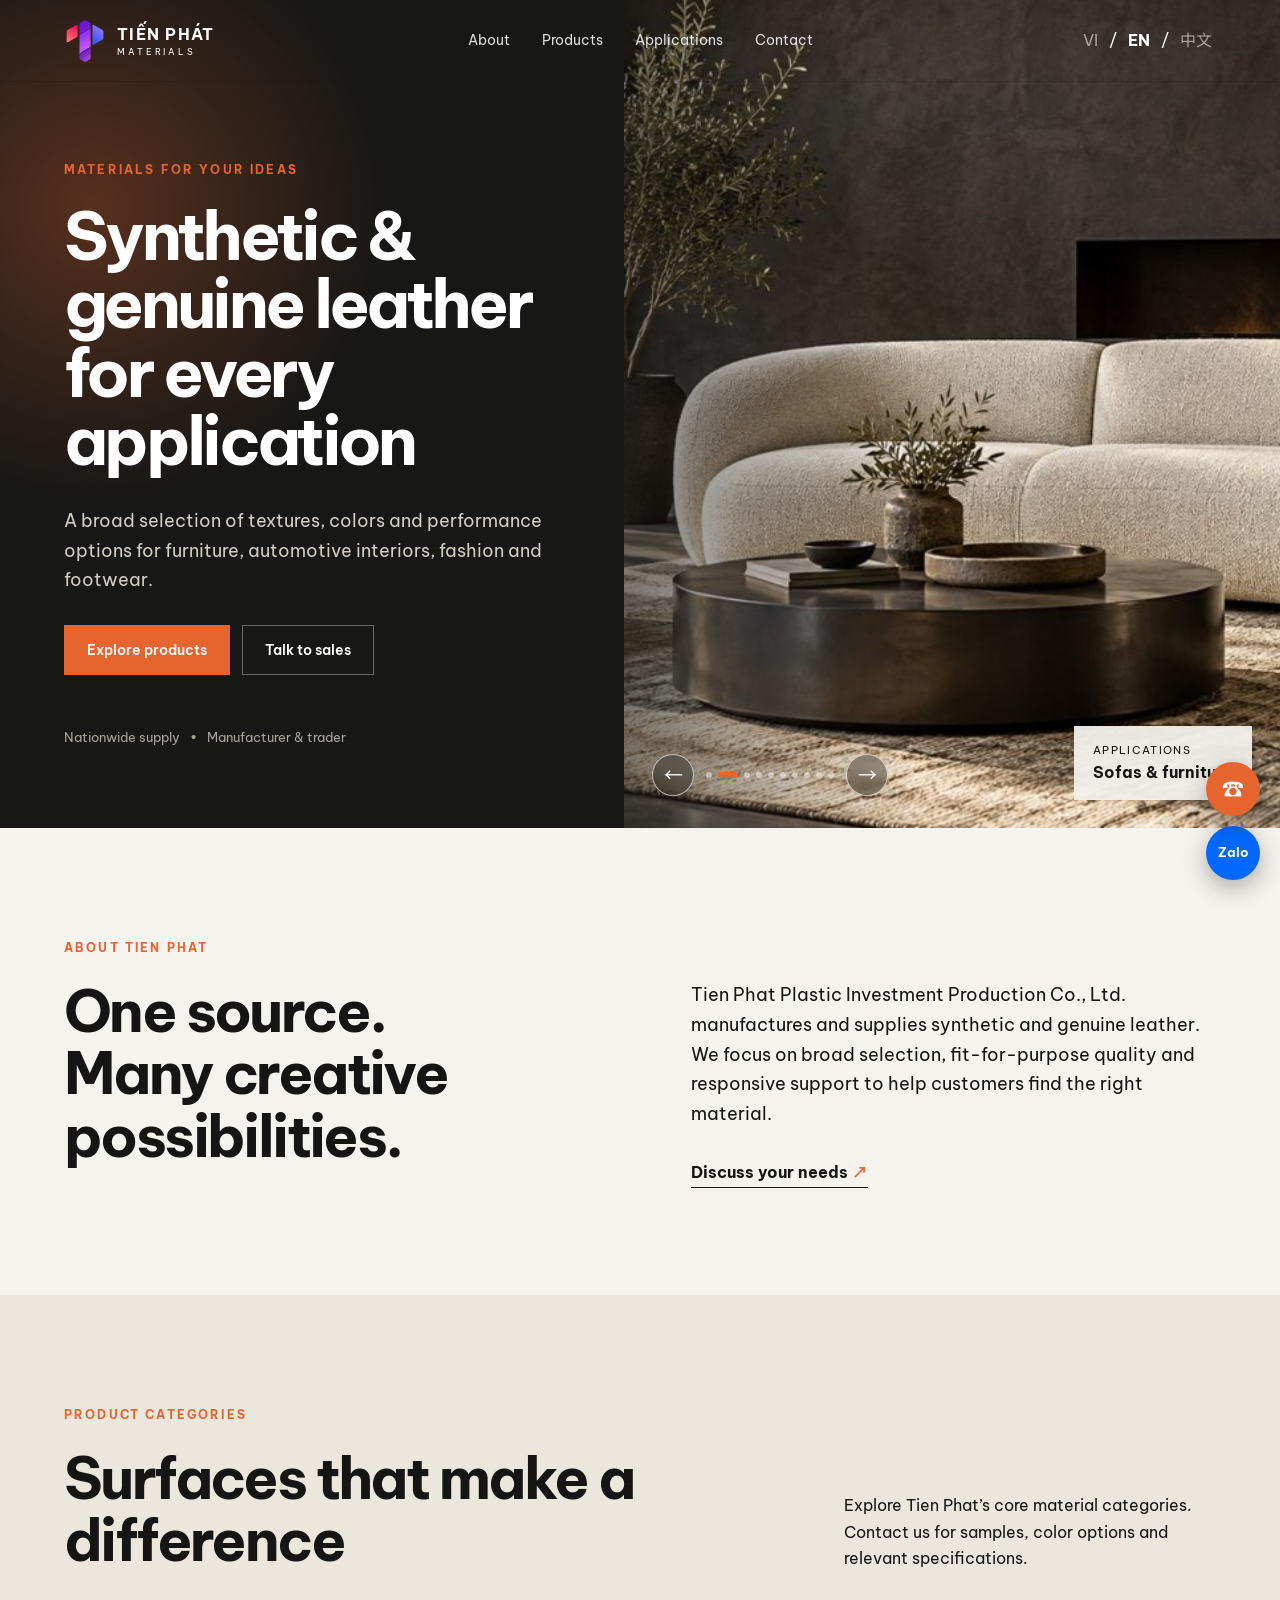
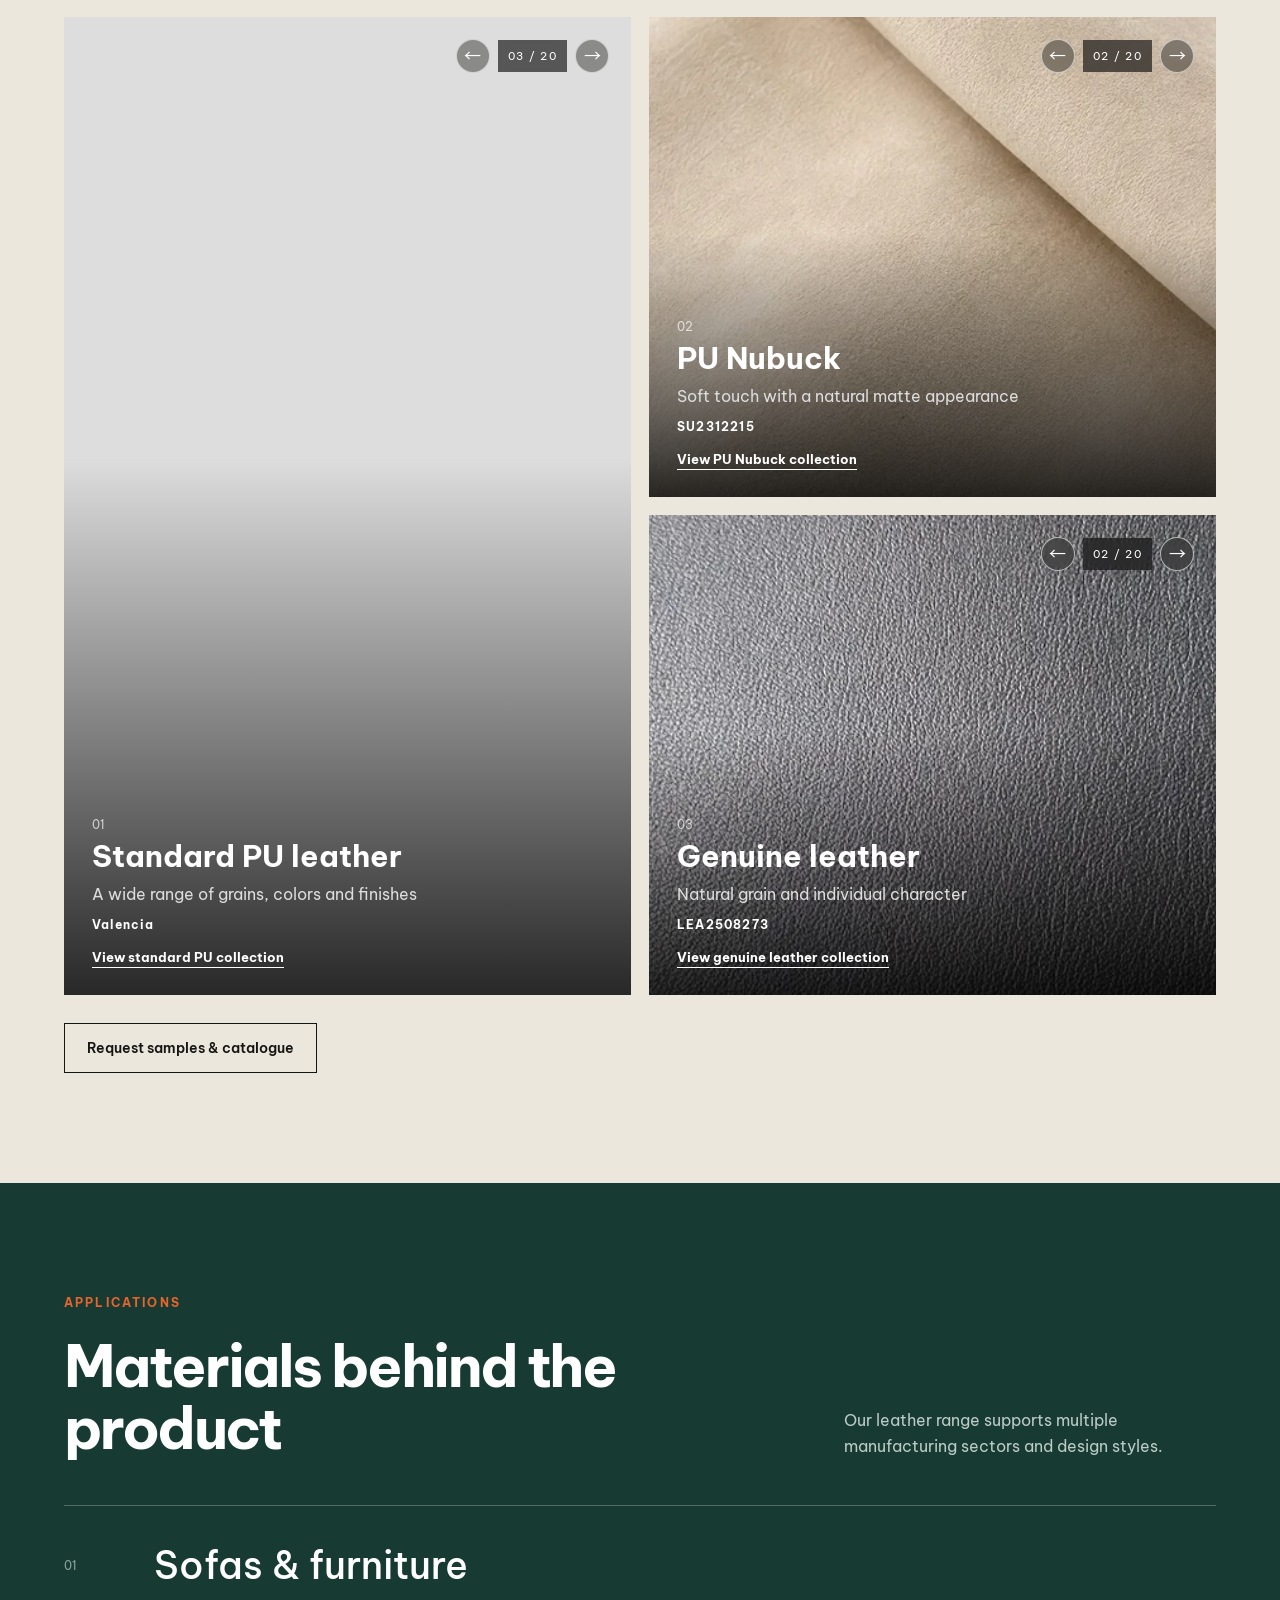
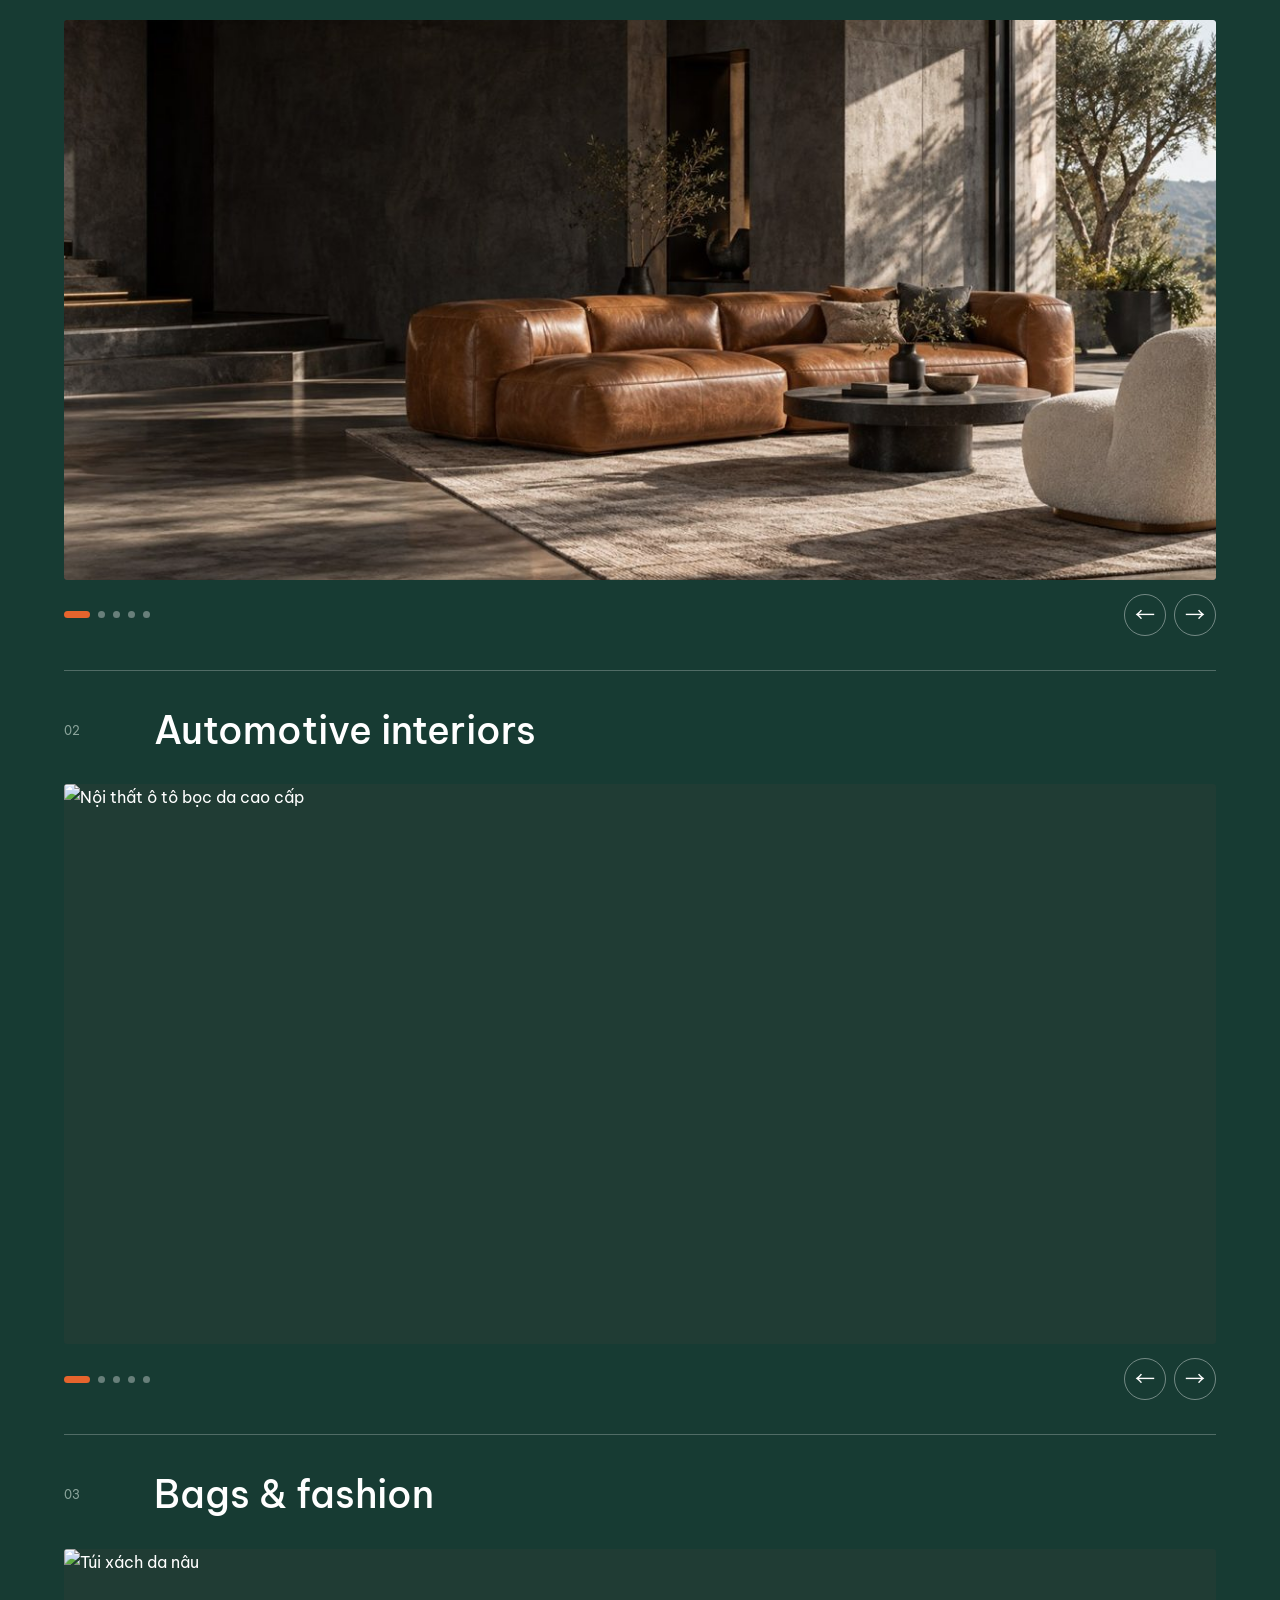
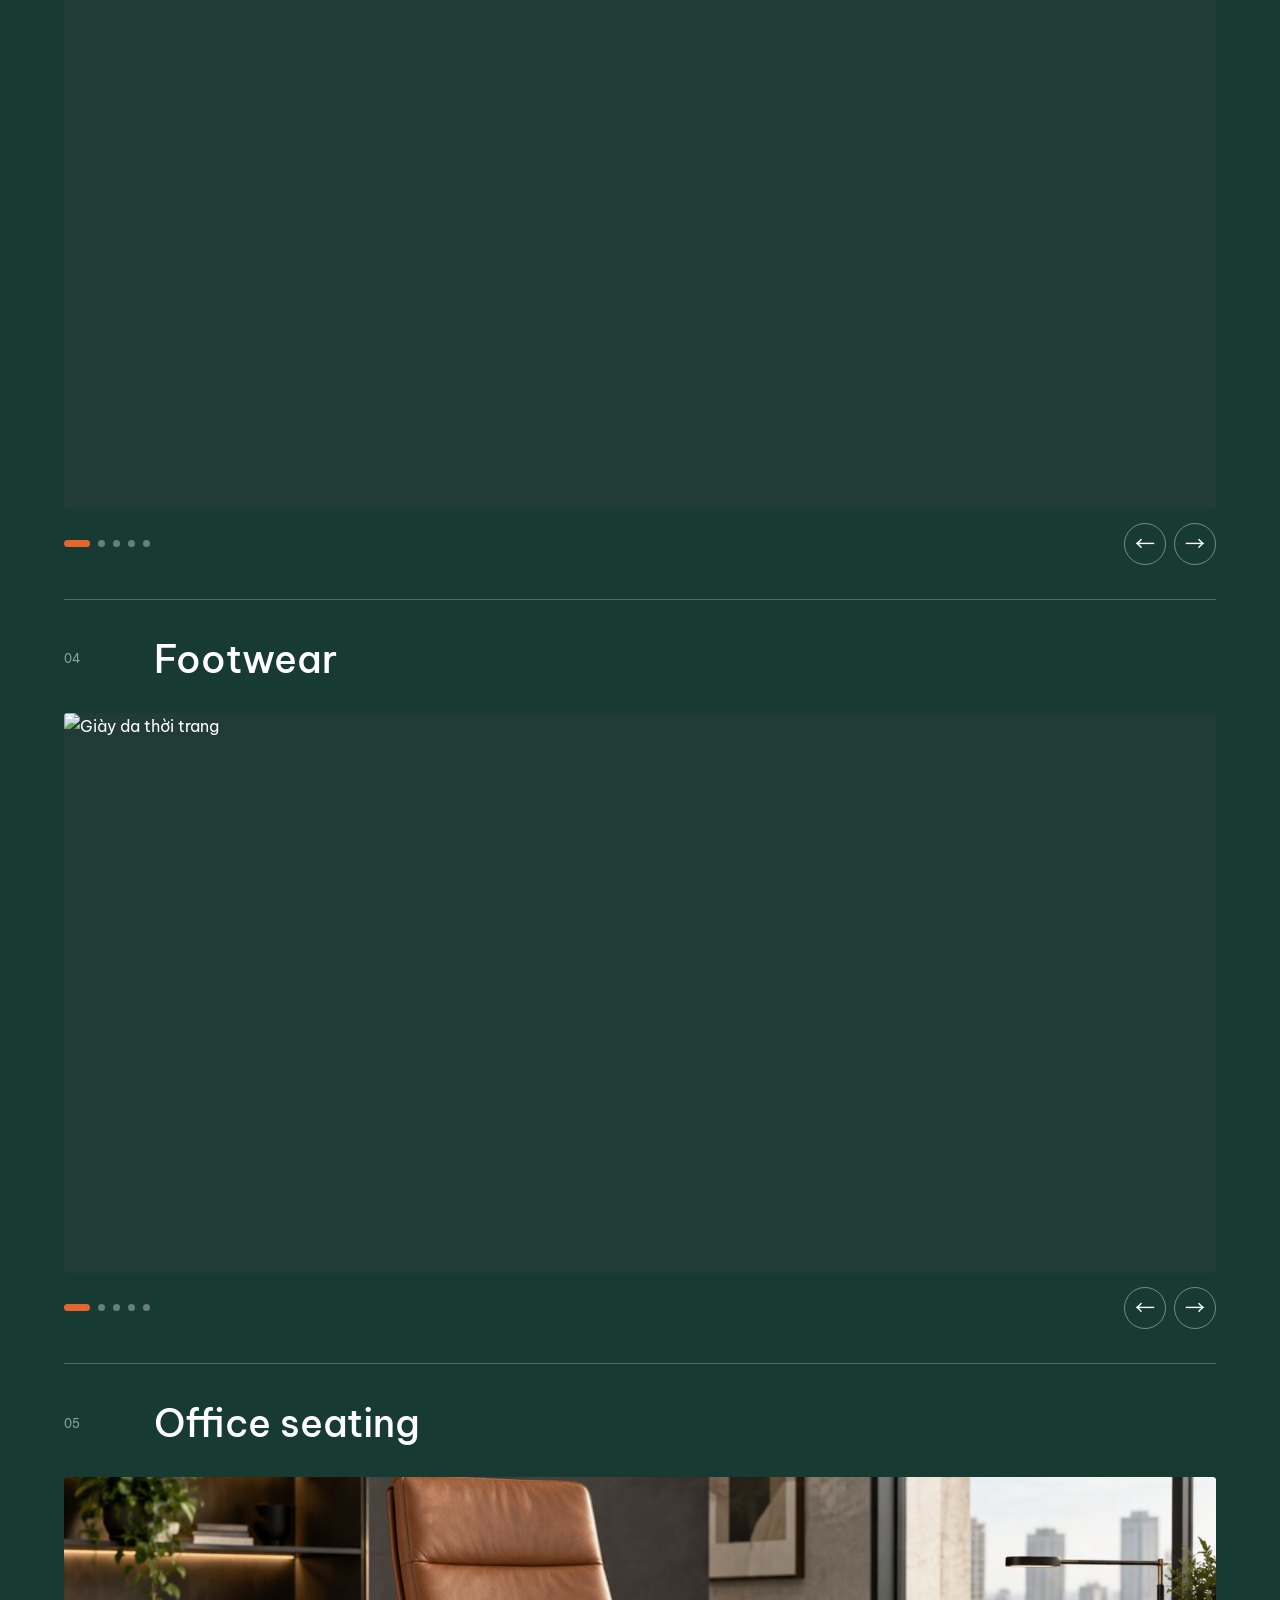
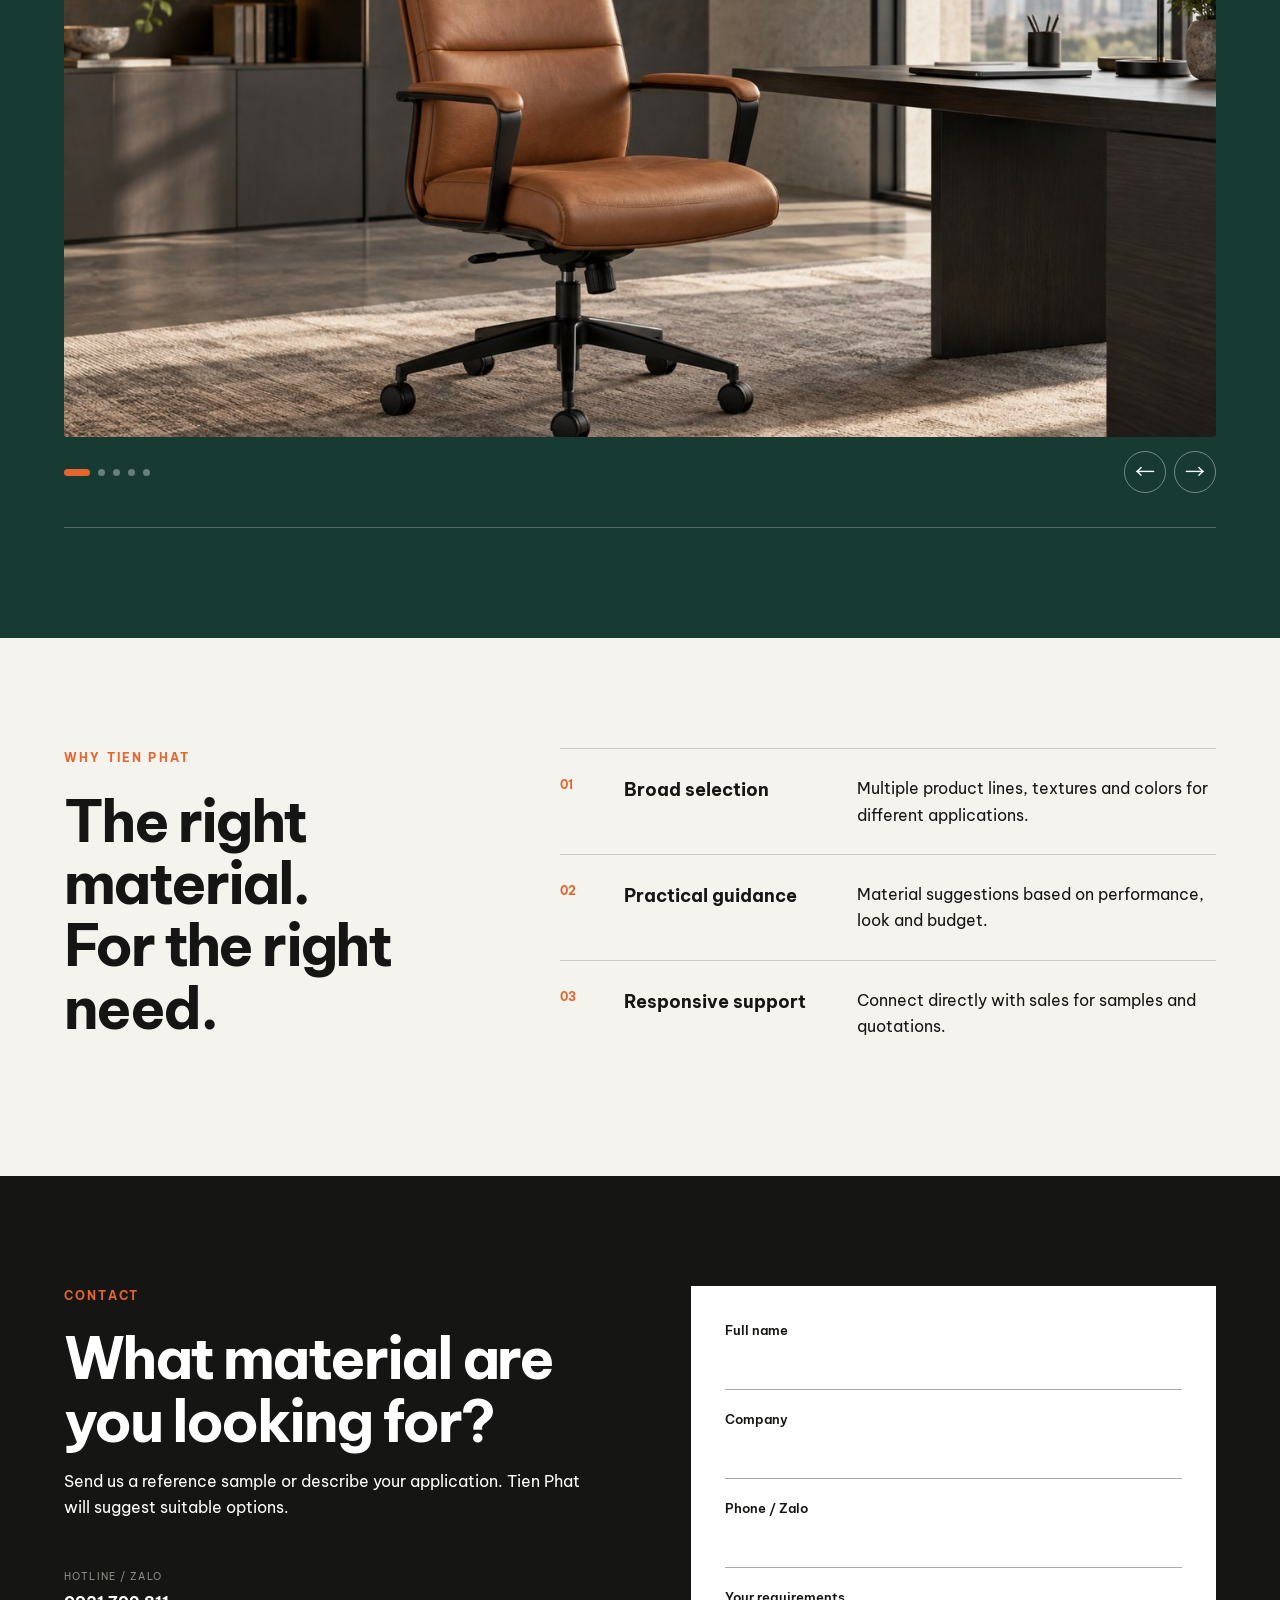
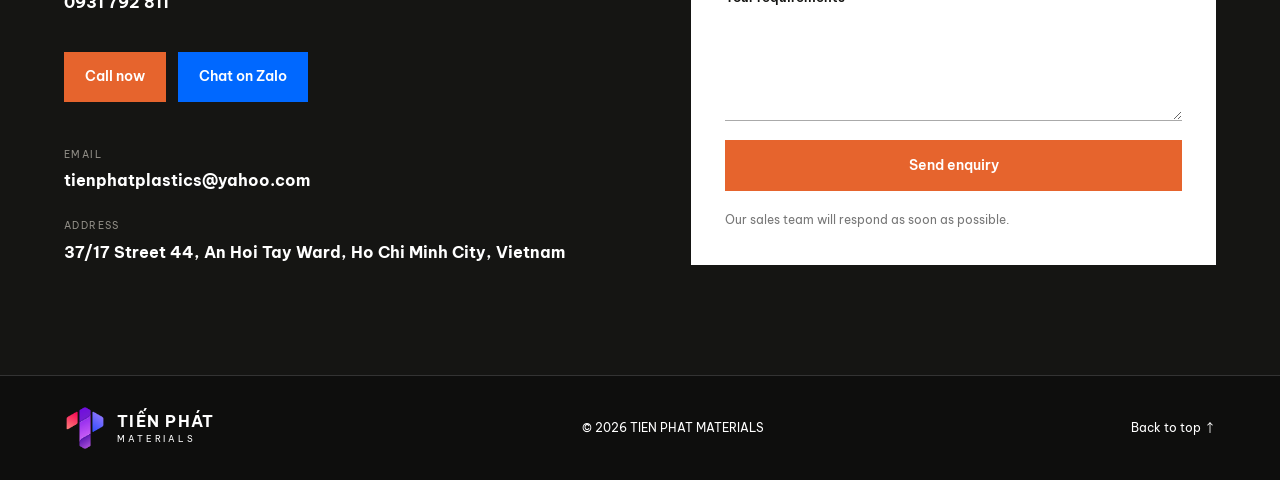
==== commit bb13ceaa: "Improve automatic dark theme contrast across home and material collections" ====
--- a/index.html
+++ b/index.html
@@ -21,6 +21,7 @@
   <link rel="preconnect" href="https://fonts.gstatic.com" crossorigin>
   <link href="https://fonts.googleapis.com/css2?family=Be+Vietnam+Pro:wght@400;500;600;700&family=Noto+Sans+SC:wght@400;500;600;700&display=swap" rel="stylesheet">
   <link rel="stylesheet" href="assets/style.css">
+  <link rel="stylesheet" href="assets/theme.css">
 </head>
 <body>
   <header class="site-header">
--- a/assets/theme.css
+++ b/assets/theme.css
@@ -0,0 +1,47 @@
+/* Shared device-based colour theme for all four pages. */
+:root{color-scheme:light}
+:focus-visible{outline:3px solid #a5441e;outline-offset:4px}
+@media(prefers-color-scheme:dark){
+  :root{color-scheme:dark;--ink:#f2efe7;--paper:#111613;--cream:#19211c;--green:#102d27;--line:#455349}
+  body{background:var(--paper);color:var(--ink)}
+  .intro,.why,.catalog-main{background:var(--paper)}
+  .products{background:var(--cream)}
+  .catalog-header,.catalog-hero{background:#142f28;color:#f2efe7}
+  .catalog-hero .crumb{color:#c4d3cb}
+  .catalog-hero .catalog-desc{color:#d3ded9}
+  .catalog-keywords{color:#edb18e}
+  .catalog-note,.catalog-evidence{color:#c4cdc5}
+  .swatch{background:#1c2720;border-color:#536457;color:var(--ink)}
+  .swatch>a:first-child{background:#26332a}
+  .swatch-caption>span,.swatch-caption p{color:#c4cdc5}
+  .swatch-caption>a{color:#ffba91}
+  .swatch-caption>a:hover{color:#ffdbc3}
+  .material-guide dl>div,.material-guide details,.spec-table th,.spec-table td{border-color:#536457}
+  .material-guide summary:hover{color:#ffba91}
+  .material-guide a{color:#ffba91}
+  .spec-table thead{background:#27392d;color:#f2efe7}
+  .spec-table tbody tr:nth-child(even){background:#18231c}
+  .spec-table caption{color:#f2efe7}
+  .spec-table-wrap{border:1px solid #536457;border-radius:4px;padding:12px}
+  .catalog-cta{background:#202e25;color:var(--ink);border:1px solid #536457}
+  .catalog-cta p{color:#c4cdc5}
+  .catalog-links a{border-color:#9eb5a6;color:#f2efe7}
+  .catalog-links a:first-child{background:#255b4c;color:#fff;border-color:#7da48c}
+  .catalog-links .contact-call,.primary,.floating-call{background:var(--orange);border-color:var(--orange);color:#171715}
+  .catalog-links .contact-call:hover,.primary:hover,.floating-call:hover{background:#f47c48}
+  .catalog-links .contact-zalo,.contact-zalo,.floating-zalo{background:#0068ff;border-color:#0068ff;color:#fff}
+  .catalog-links .contact-zalo:hover,.catalog-links .contact-zalo:focus-visible,.contact-zalo:hover,.floating-zalo:hover{background:#0054ce;border-color:#0054ce;color:#fff}
+  .contact{background:#0c110e;color:#f2efe7}
+  .contact-copy>p:not(.section-kicker),.contact-details small{color:#c4cdc5}
+  .contact-form{background:#1c2720;color:var(--ink);box-shadow:inset 0 0 0 1px #536457}
+  .contact-form input,.contact-form textarea{color:var(--ink);caret-color:#ffba91;border-bottom-color:#91a394}
+  .contact-form input::placeholder,.contact-form textarea::placeholder{color:#b9c4bc}
+  .contact-form>p{color:#c4cdc5}
+  .contact-form input:focus-visible,.contact-form textarea:focus-visible{outline:2px solid #ffba91;outline-offset:4px;border-color:#ffba91}
+  .contact-form .form-status.success{color:#8ae3ad}
+  .contact-form .form-status.error{color:#ffaaa0}
+  .sample-label{background:rgba(20,29,23,.96);color:#f2efe7;border:1px solid #718577}
+  .catalog-header :focus-visible,.catalog-main :focus-visible,:focus-visible{outline-color:#ffba91}
+  .contact-fabs a:focus-visible{outline-color:#fff}
+  ::selection{background:#ffba91;color:#171715}
+}
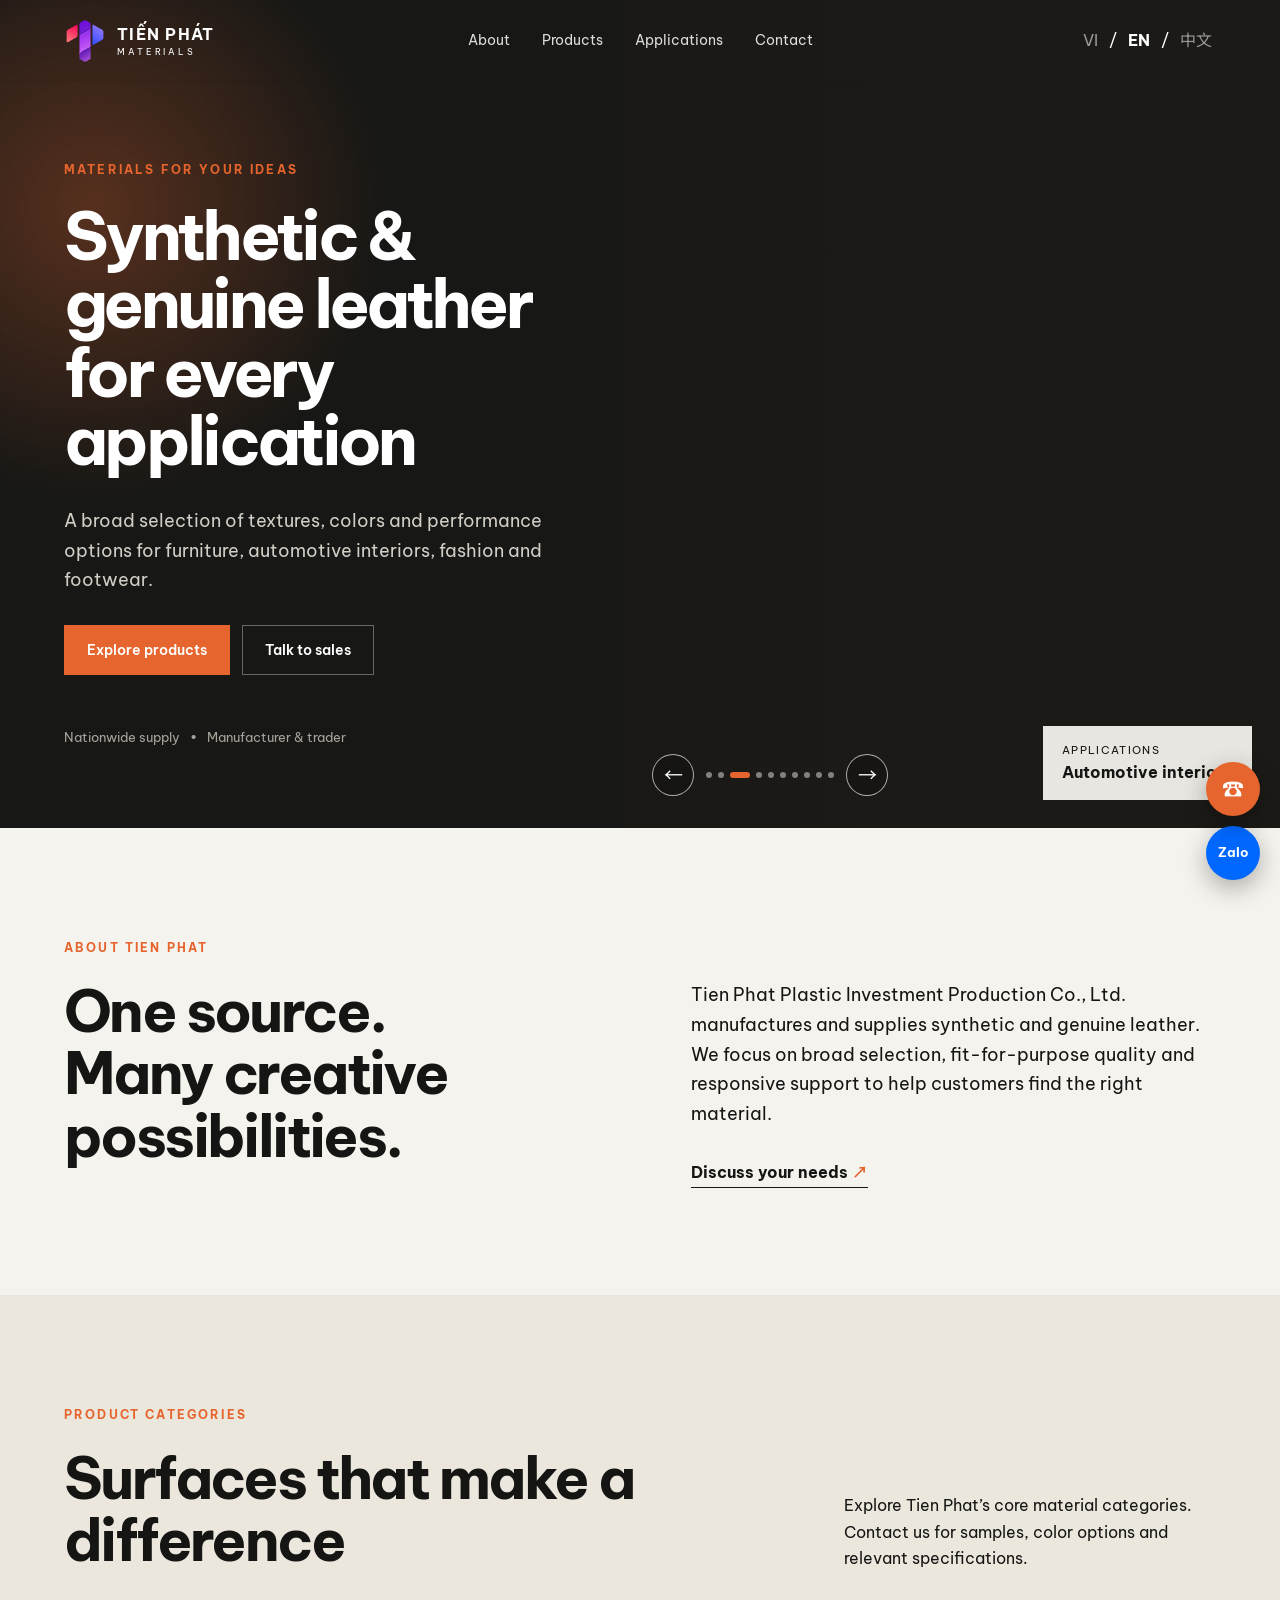
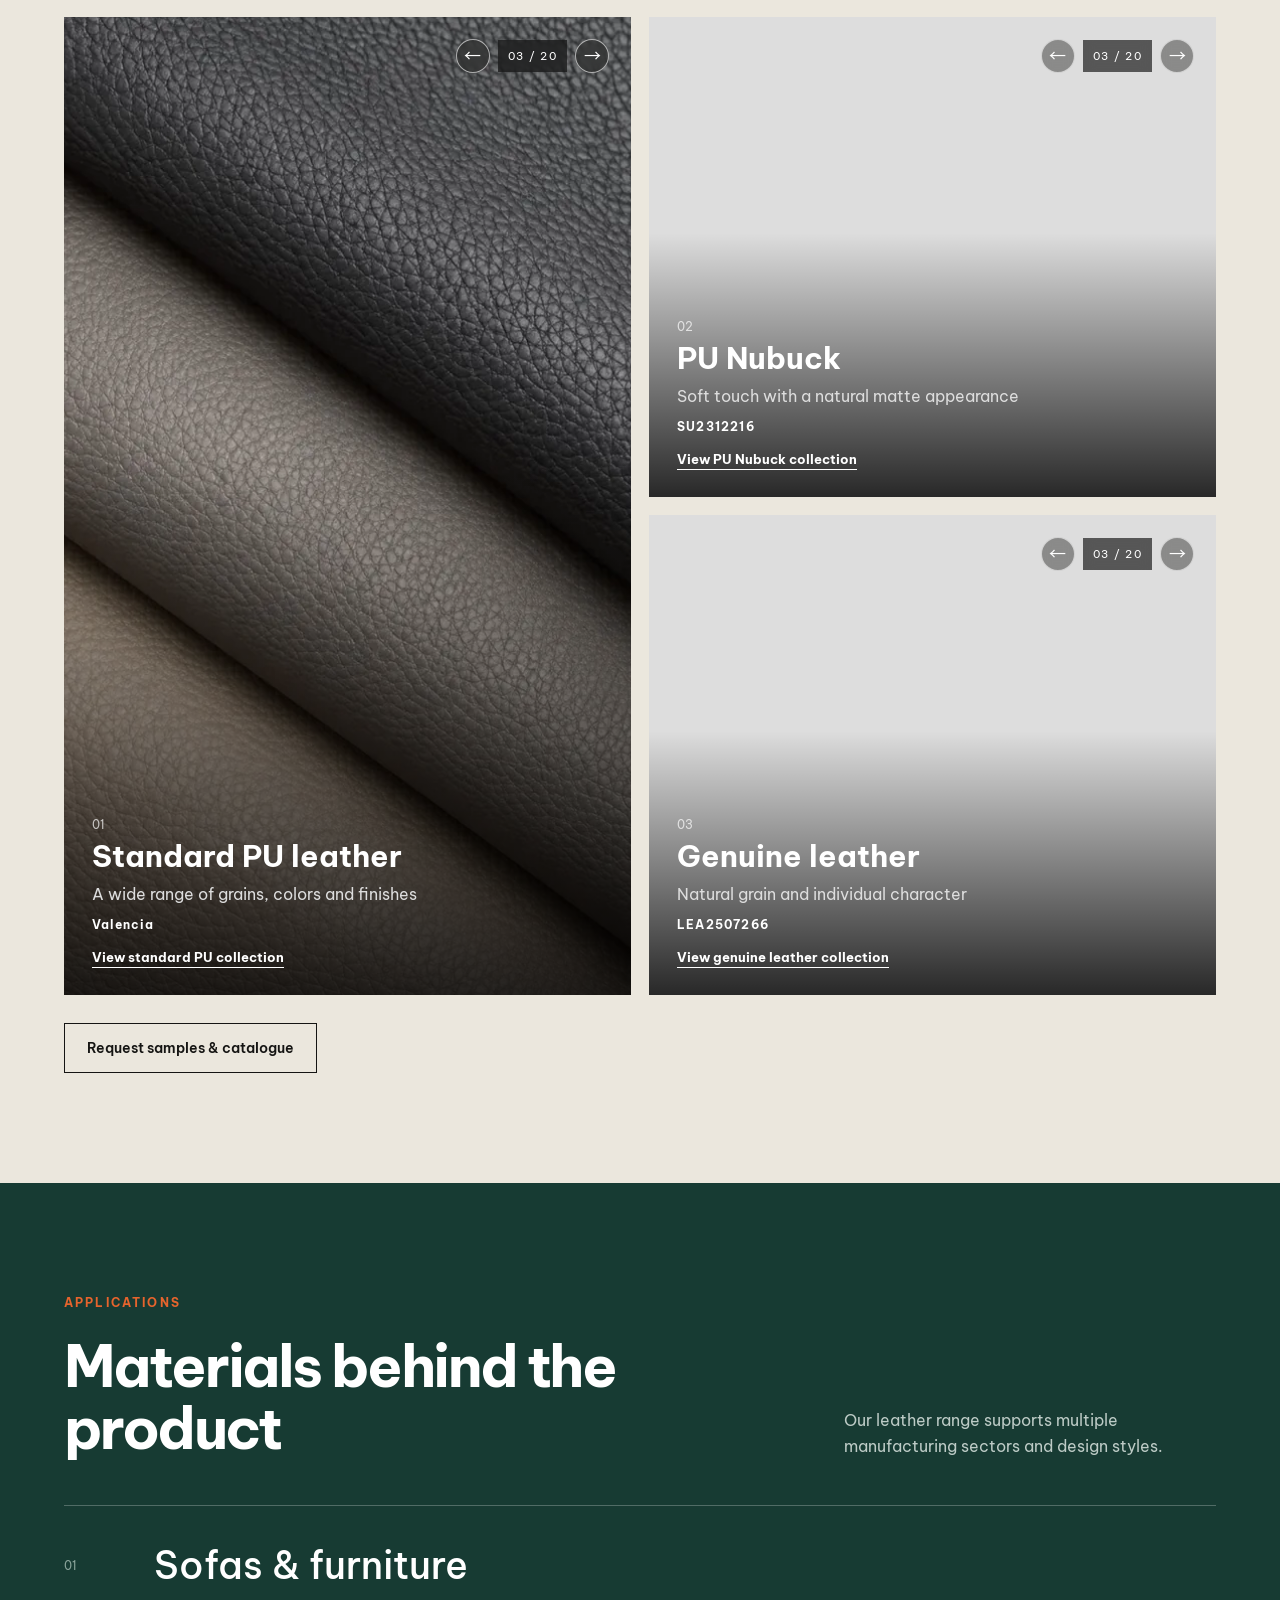
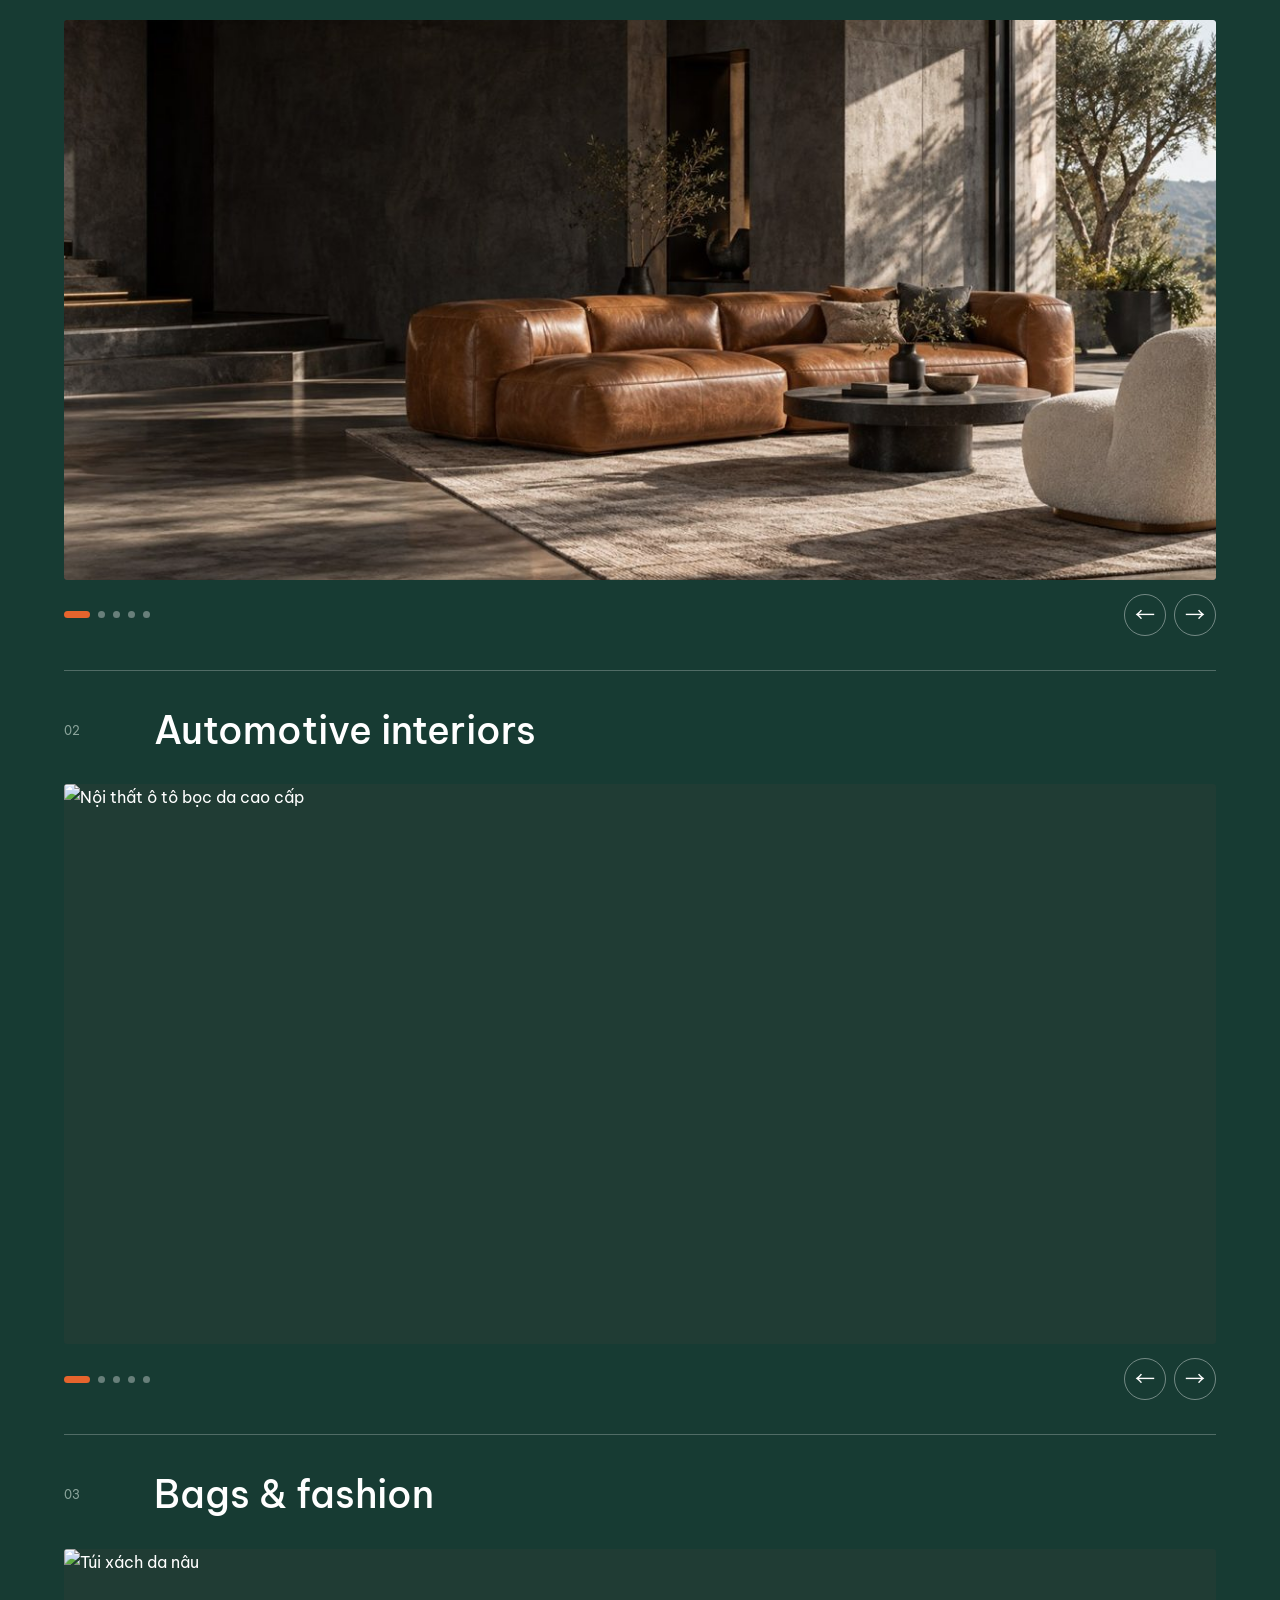
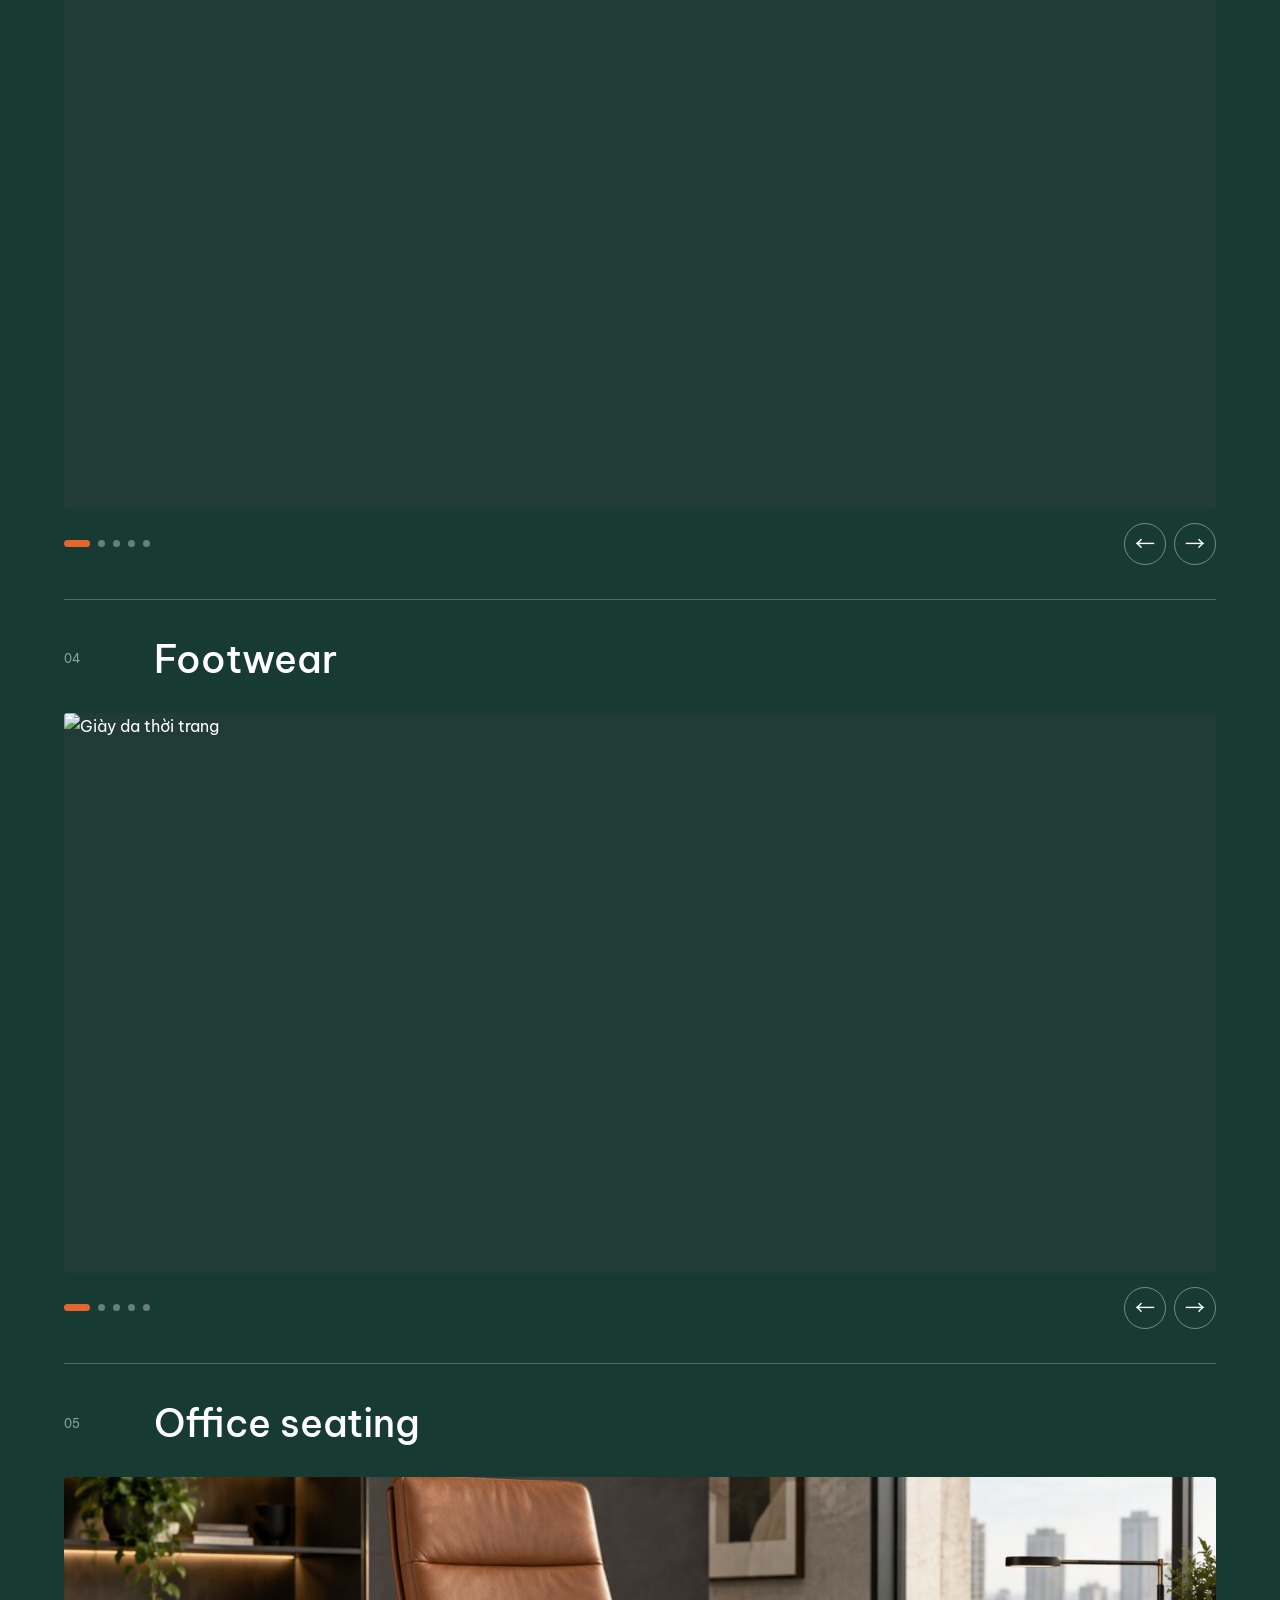
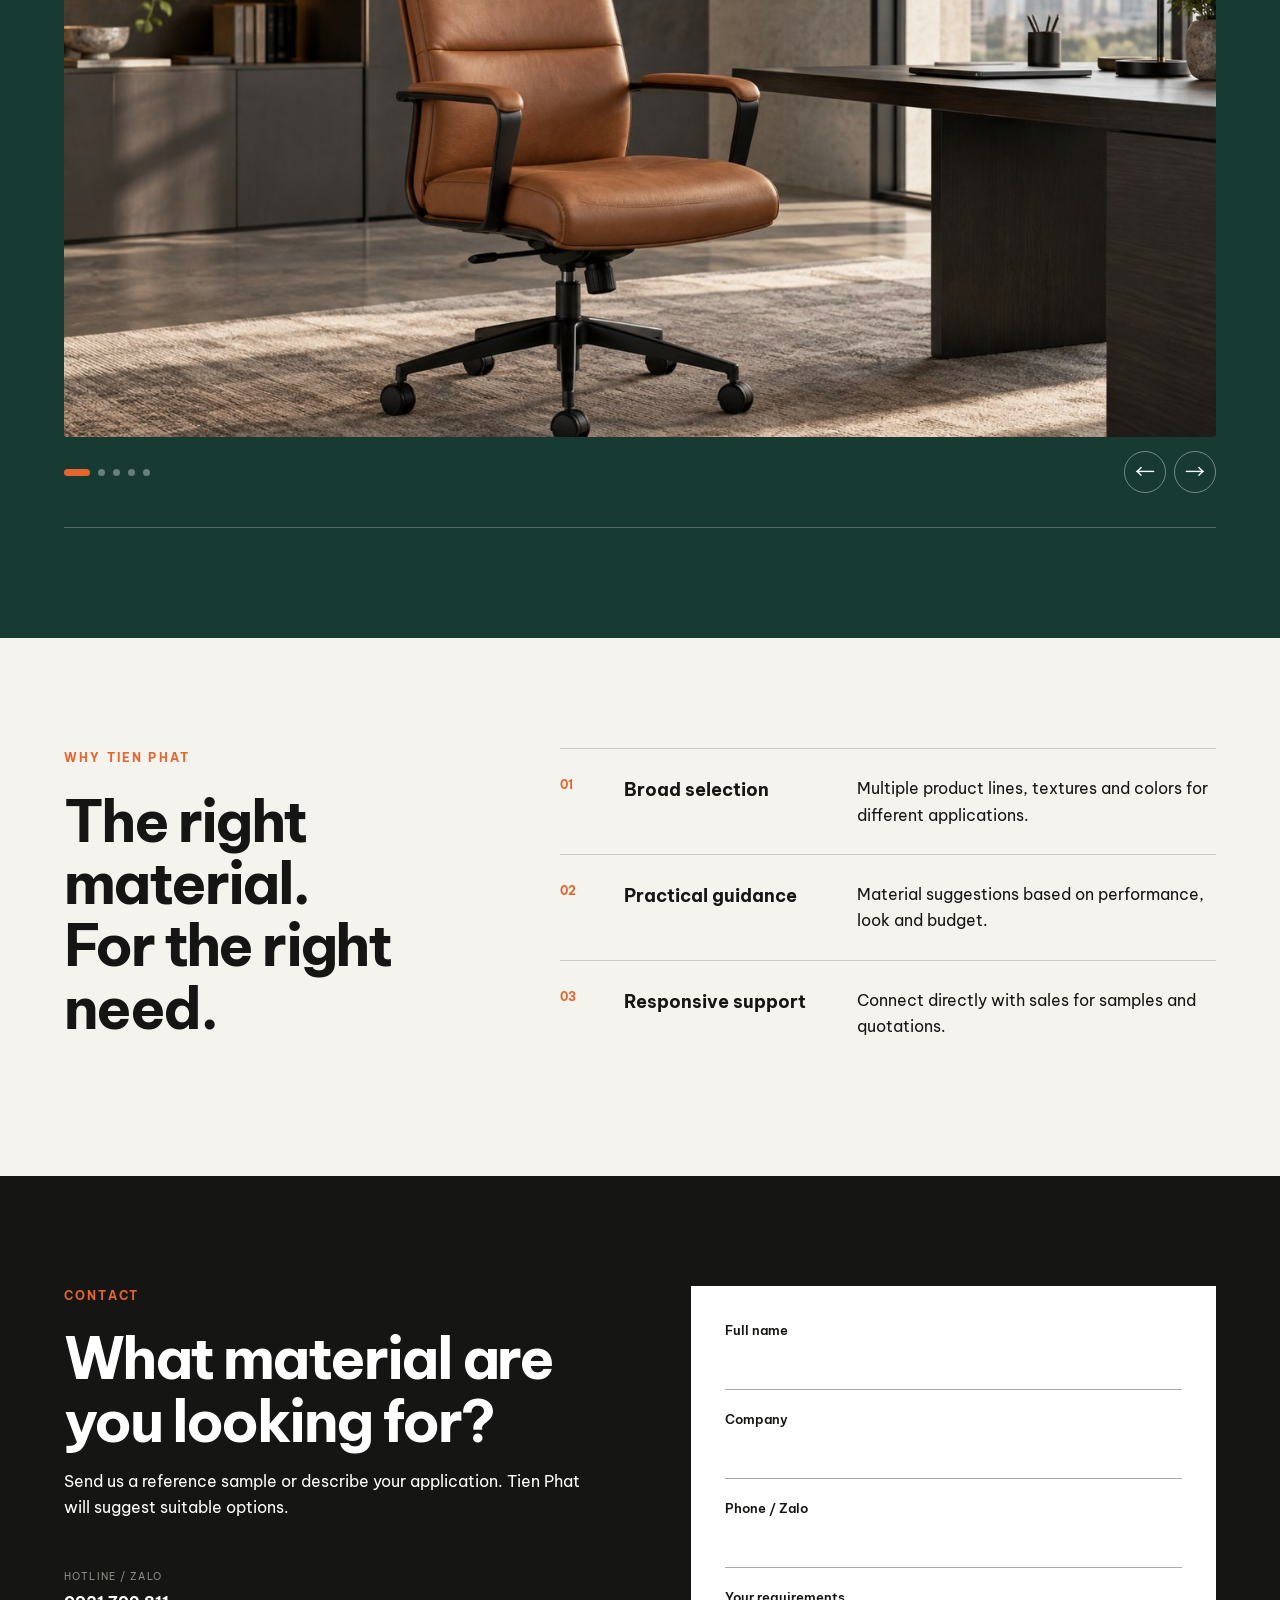
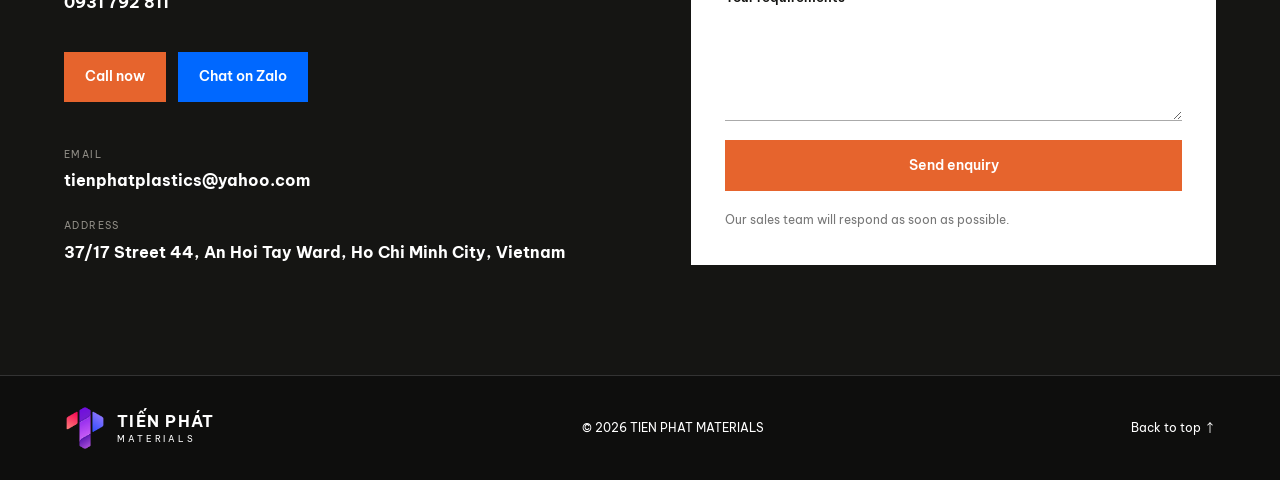
==== commit 5edd860f: "SEO: align B2B material keywords and multilingual metadata" ====
--- a/index.html
+++ b/index.html
@@ -4,15 +4,15 @@
   <meta charset="utf-8">
   <meta name="viewport" content="width=device-width,initial-scale=1">
   <meta name="color-scheme" content="light dark">
-  <meta name="description" content="Tiến Phát cung cấp da PU, da PU Nubuck và da thật phục vụ sofa, nội thất, ghế văn phòng, ô tô, túi xách và giày dép. Xem mẫu và liên hệ tư vấn.">
-  <title>Da PU, Da PU Nubuck & Da Thật | Tiến Phát Materials</title>
+  <meta name="description" content="Tiến Phát cung cấp da PU, PU Nubuck và da thật cho doanh nghiệp sản xuất sofa, nội thất, ghế văn phòng, túi xách và giày dép. Xem mẫu và liên hệ tư vấn.">
+  <title>Nhà cung cấp da PU, PU Nubuck & Da Thật | Tiến Phát</title>
   <meta name="robots" content="index,follow,max-image-preview:large">
   <link rel="canonical" href="https://www.tienphat.org/">
   <meta property="og:type" content="website">
   <meta property="og:site_name" content="Tiến Phát Materials">
   <meta property="og:url" content="https://www.tienphat.org/">
-  <meta property="og:title" content="Da PU, Da PU Nubuck & Da Thật | Tiến Phát Materials">
-  <meta property="og:description" content="Tiến Phát cung cấp da PU, da PU Nubuck và da thật phục vụ sofa, nội thất, ghế văn phòng, ô tô, túi xách và giày dép. Xem mẫu và liên hệ tư vấn.">
+  <meta property="og:title" content="Nhà cung cấp da PU, PU Nubuck & Da Thật | Tiến Phát">
+  <meta property="og:description" content="Tiến Phát cung cấp da PU, PU Nubuck và da thật cho doanh nghiệp sản xuất sofa, nội thất, ghế văn phòng, túi xách và giày dép. Xem mẫu và liên hệ tư vấn.">
   <meta property="og:image" content="https://www.tienphat.org/assets/images/seo/da-pu-um-76-01.webp">
   <meta name="twitter:card" content="summary_large_image">
   <script type="application/ld+json">{"@context":"https://schema.org","@graph":[{"@type":"Organization","@id":"https://www.tienphat.org/#organization","name":"Công Ty TNHH Đầu Tư Sản Xuất Nhựa Tiến Phát","alternateName":"Tiến Phát Materials","url":"https://www.tienphat.org/","logo":"https://www.tienphat.org/assets/images/modern/logo.png","telephone":"+84-931-792-811","email":"tienphatplastics@yahoo.com","address":{"@type":"PostalAddress","streetAddress":"37/17 Đường số 44","addressLocality":"TP. Hồ Chí Minh","addressRegion":"TP. Hồ Chí Minh","addressCountry":"VN"}},{"@type":"WebSite","@id":"https://www.tienphat.org/#website","name":"Tiến Phát Materials","url":"https://www.tienphat.org/","inLanguage":"vi","publisher":{"@id":"https://www.tienphat.org/#organization"}}]}</script>
@@ -45,8 +45,8 @@
     <section class="hero">
       <div class="hero-copy">
         <p class="eyebrow" data-t="heroEyebrow">VẬT LIỆU CHO Ý TƯỞNG CỦA BẠN</p>
-        <h1 data-t="heroTitle">Da tổng hợp &amp; da thật cho mọi ứng dụng</h1>
-        <p class="hero-lead" data-t="heroLead">Nguồn vật liệu đa dạng về bề mặt, màu sắc và công năng — phục vụ nội thất, ô tô, thời trang, giày dép và sản xuất công nghiệp.</p>
+        <h1 data-t="heroTitle">Da PU, PU Nubuck &amp; da thật cho sản xuất</h1>
+        <p class="hero-lead" data-t="heroLead">Danh mục da PU, PU Nubuck và da thật cho doanh nghiệp sản xuất sofa, ghế văn phòng, nội thất, túi xách và giày dép. Liên hệ để đối chiếu mẫu và quy cách.</p>
         <div class="hero-actions">
           <a class="btn primary" href="#products" data-t="explore">Khám phá sản phẩm</a>
           <a class="btn ghost" href="tel:+84931792811" data-t="consult">Nhận tư vấn</a>
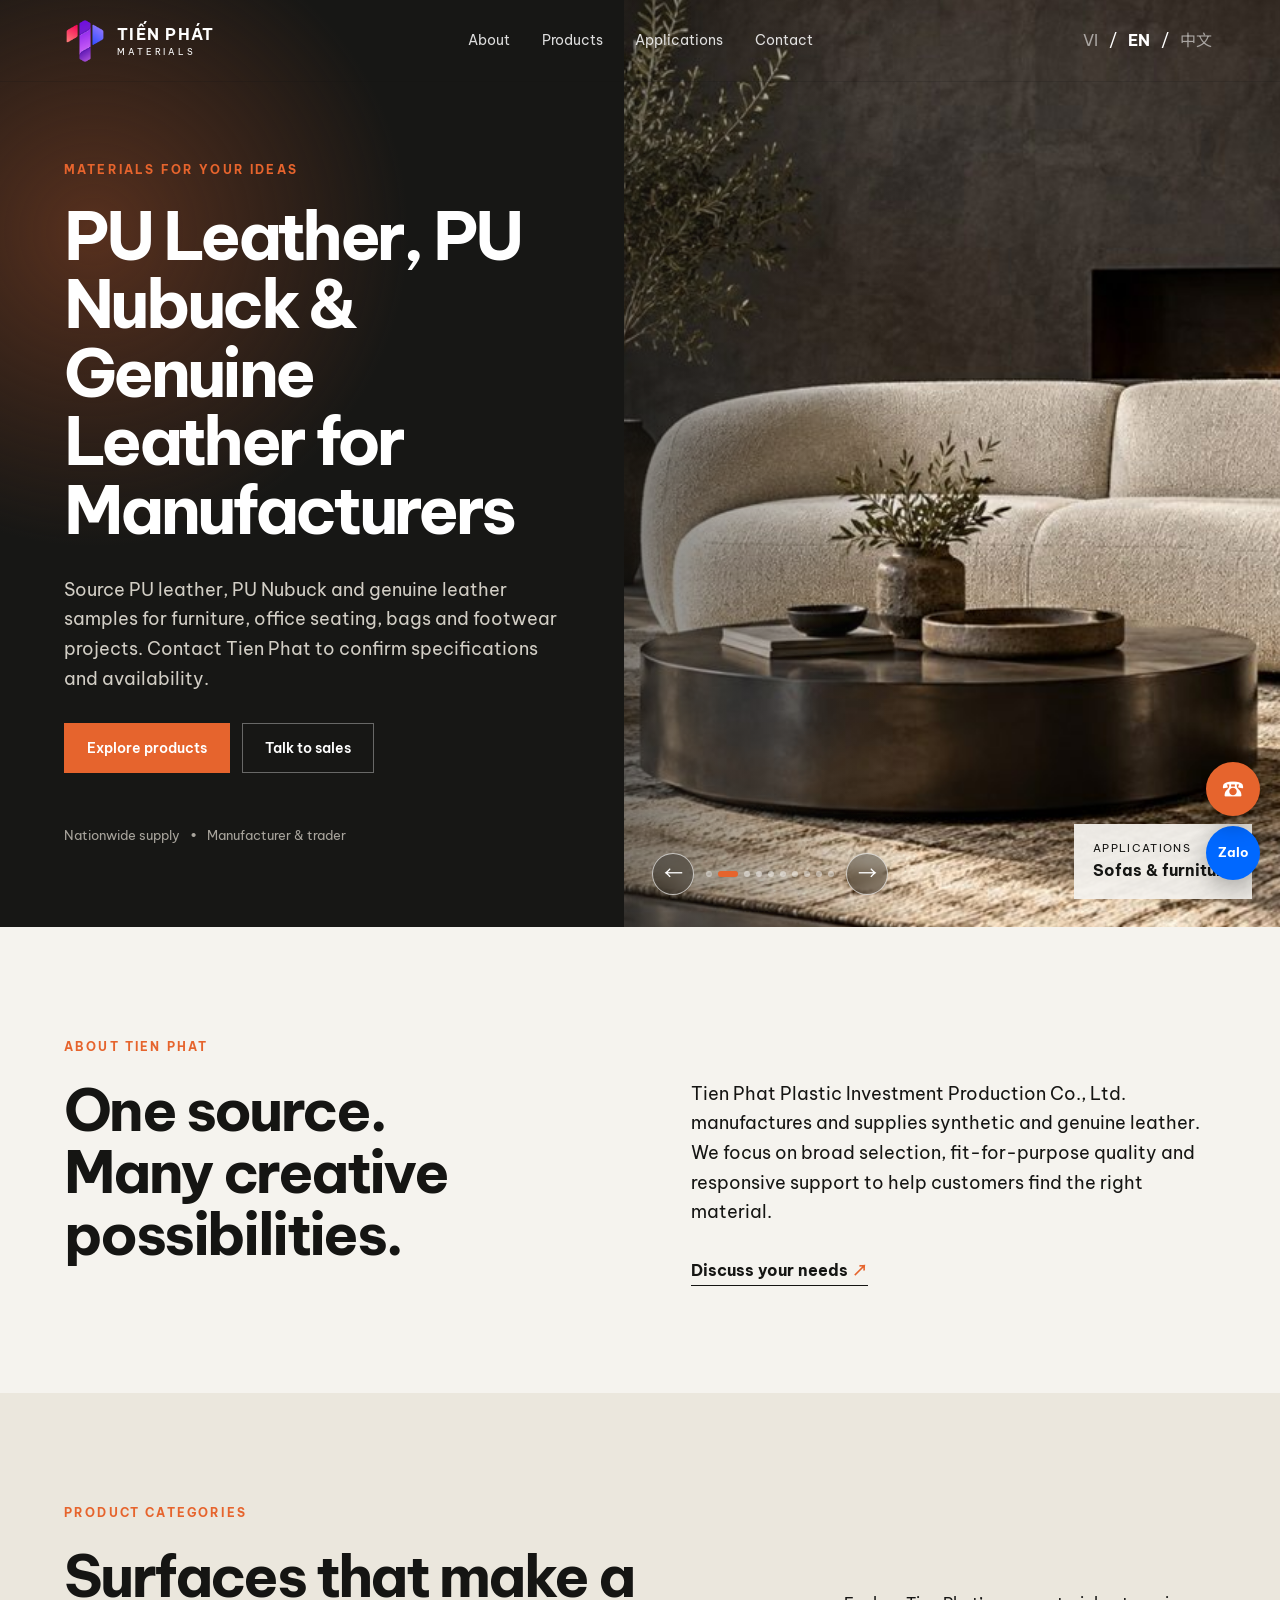
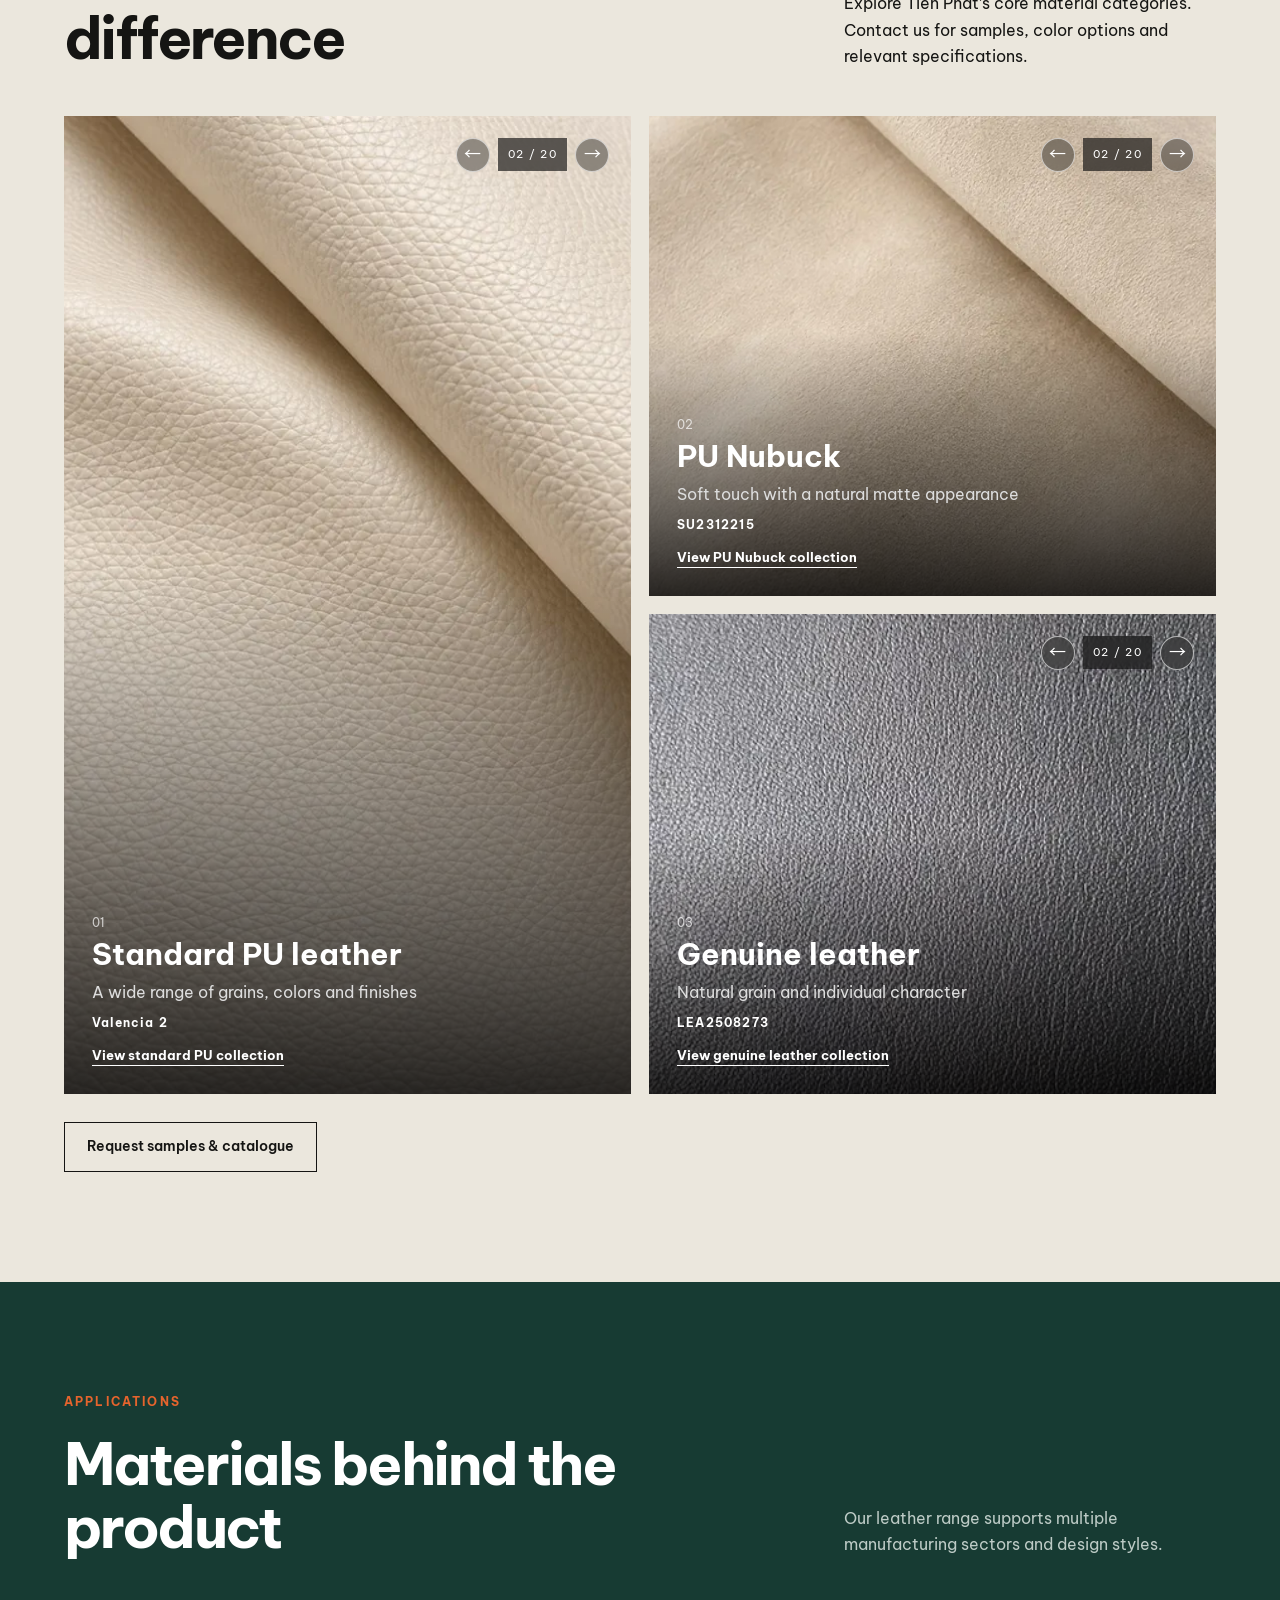
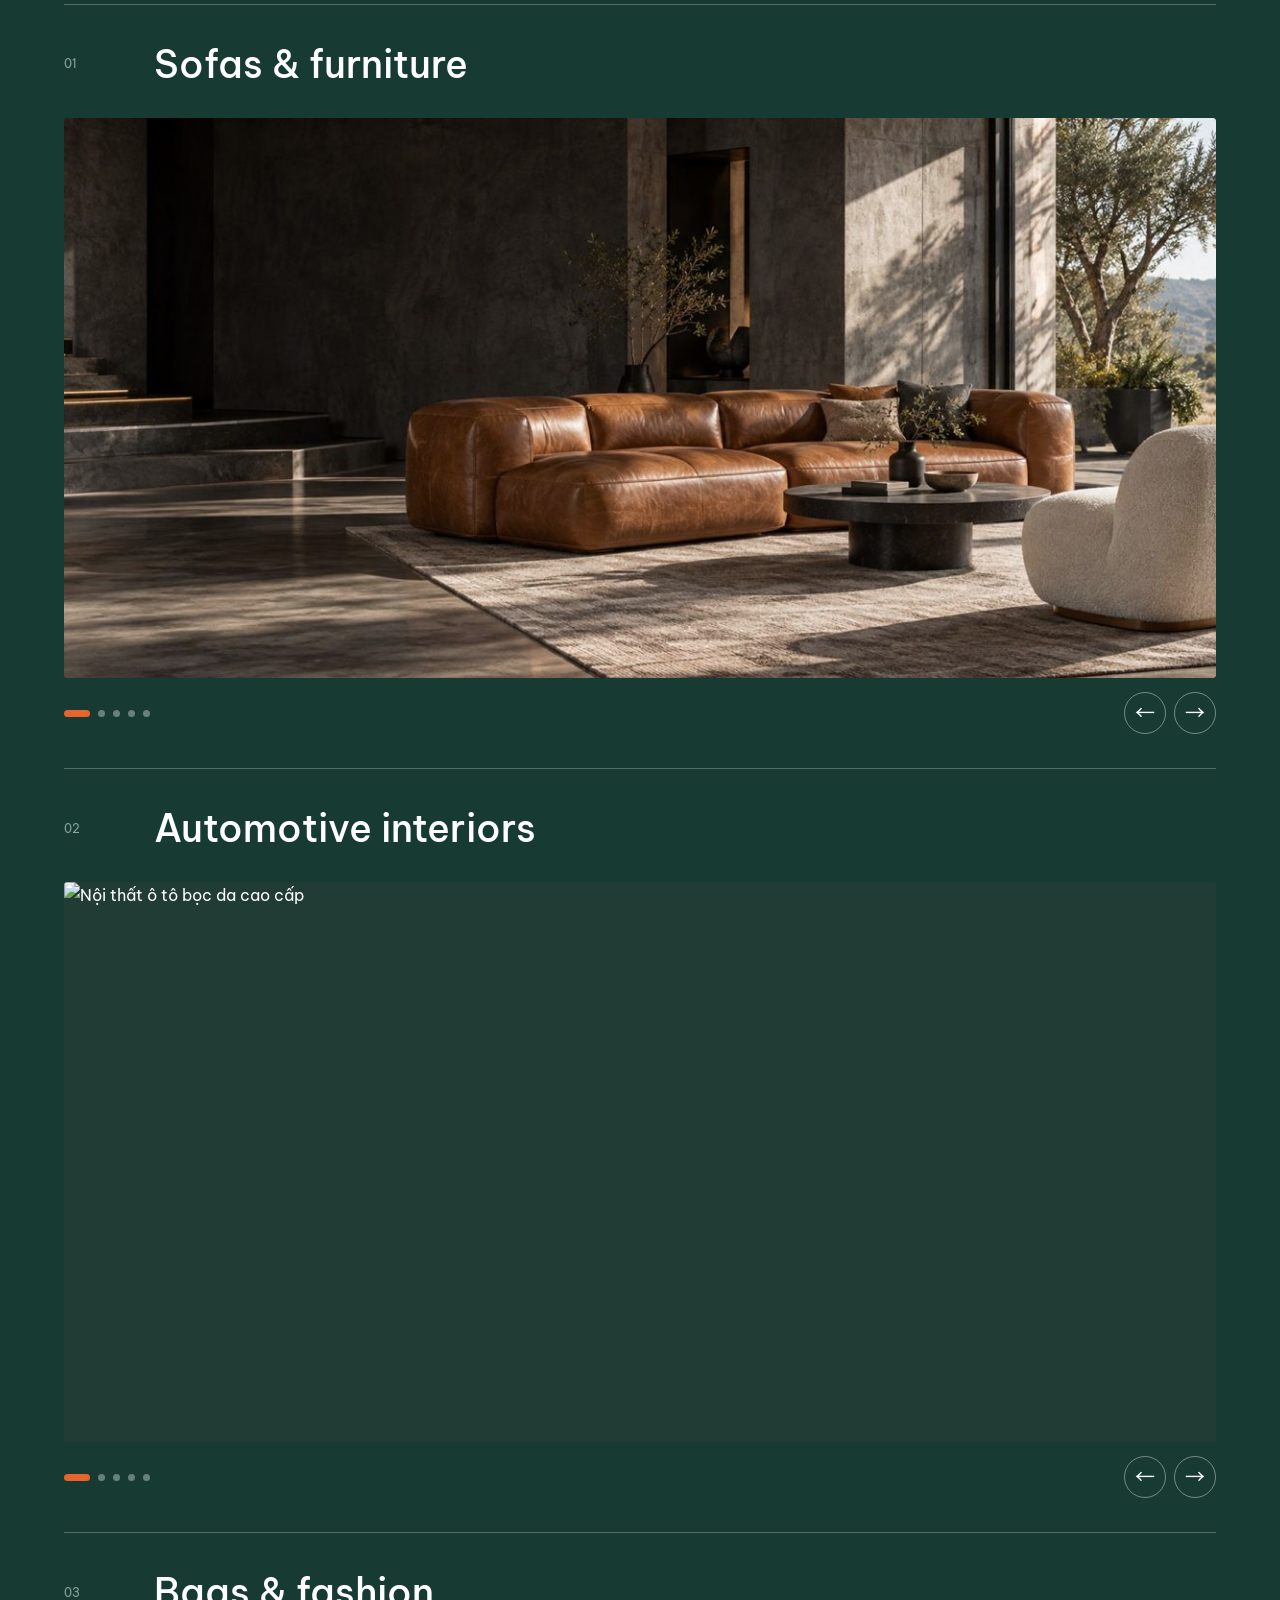
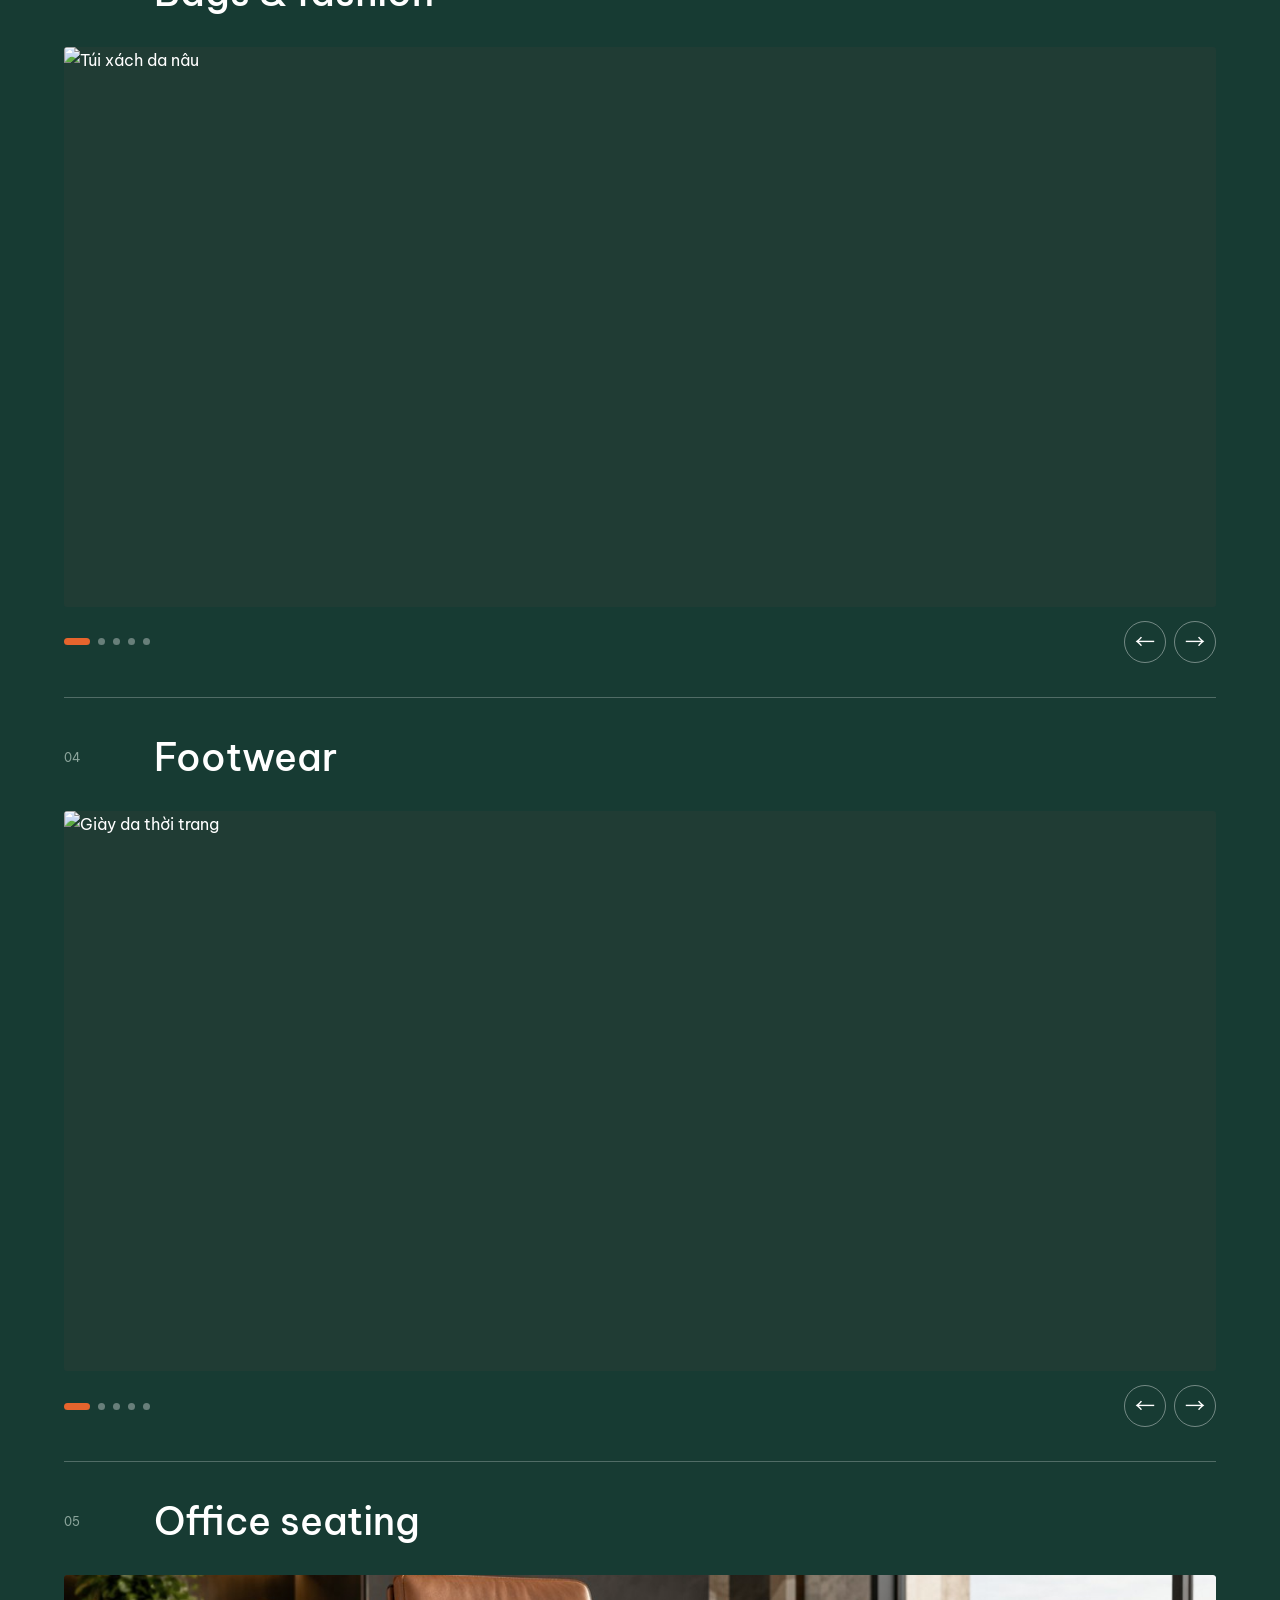
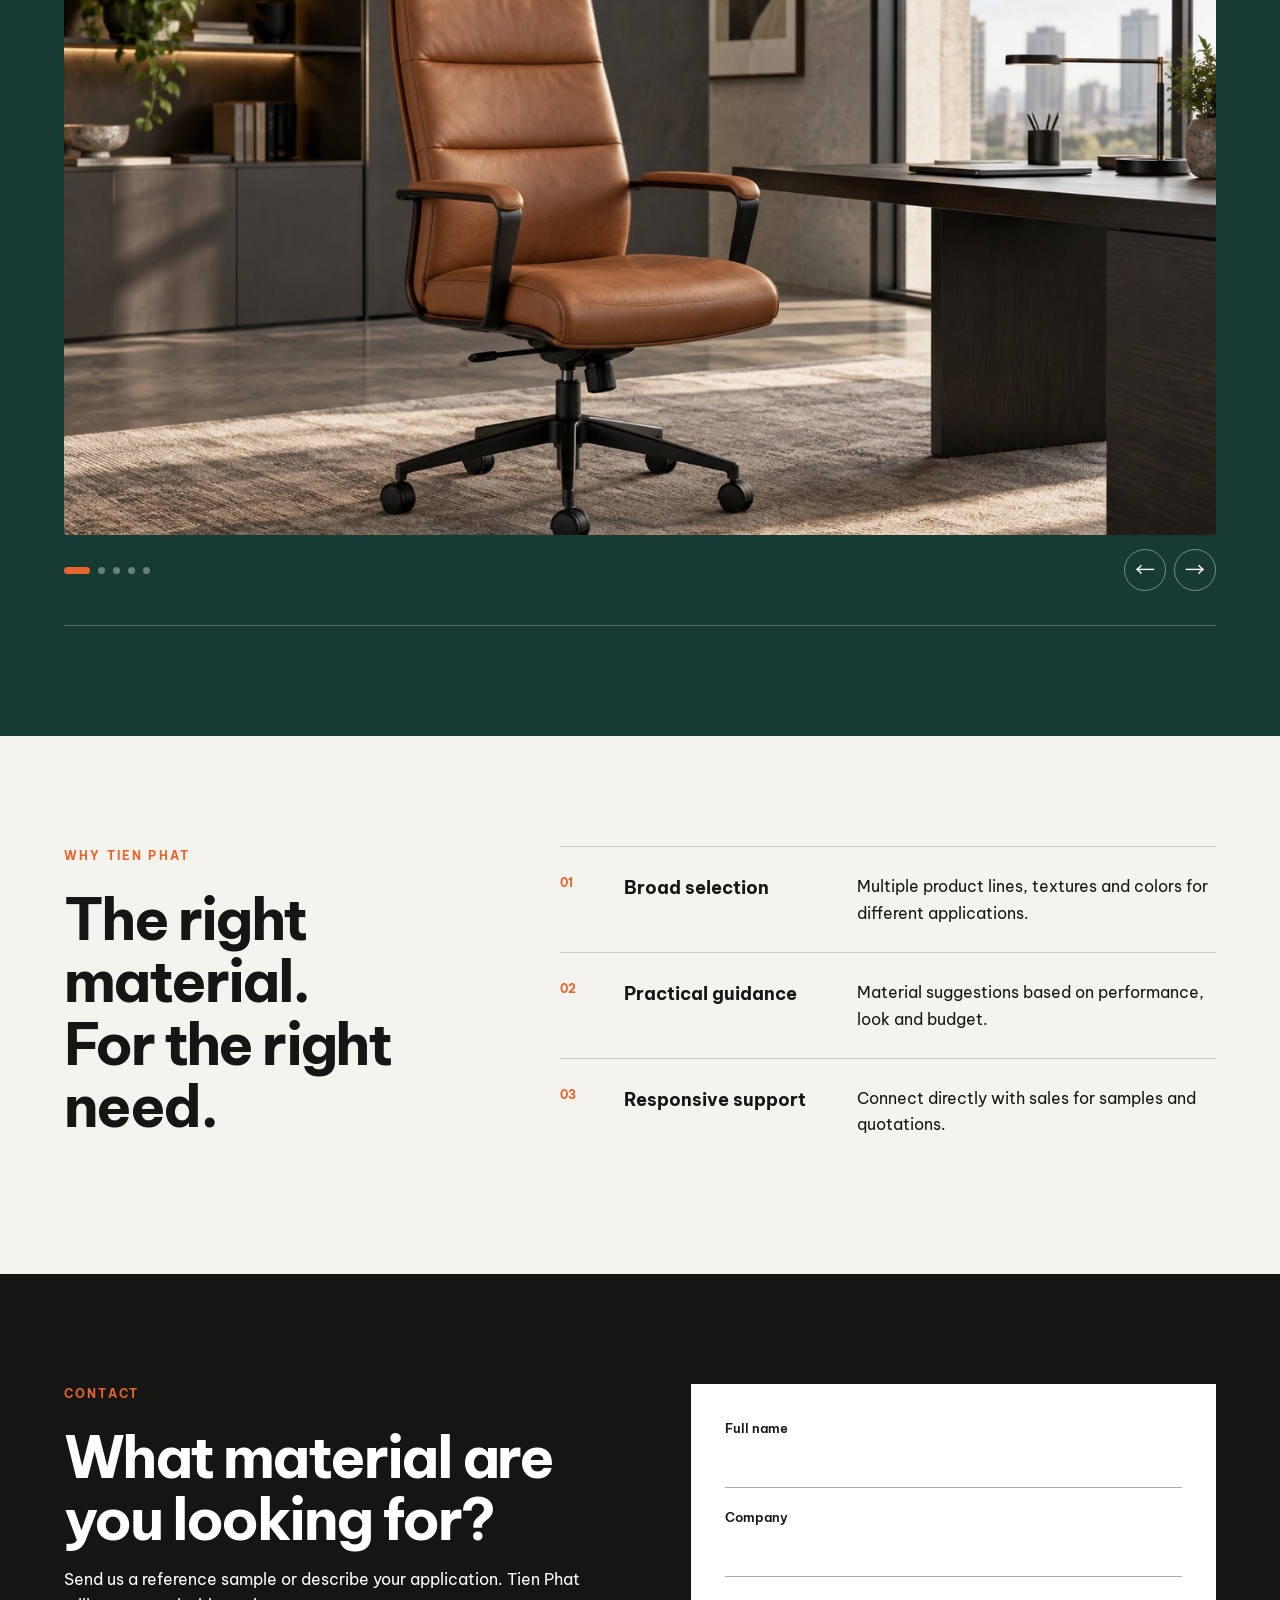
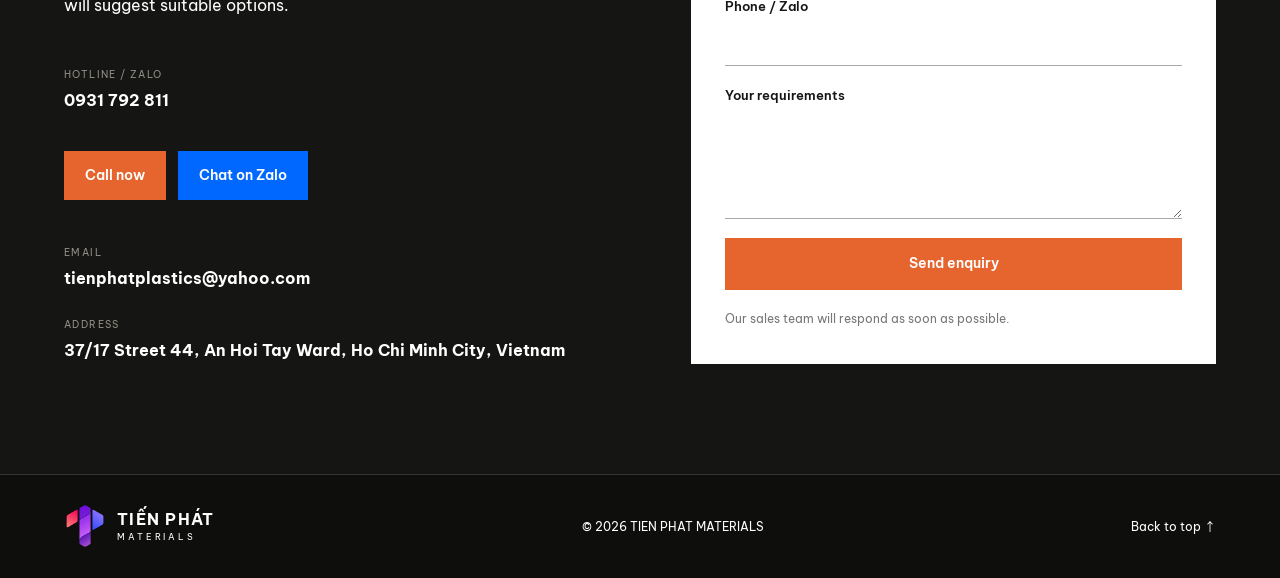
==== commit d87e22e9: "SEO Step 2: static multilingual pages, hreflang, localized routing and sitemap" ====
--- a/index.html
+++ b/index.html
@@ -1,70 +1,74 @@
 <!doctype html>
-<html lang="vi">
+<html lang="en" data-site-locale="en">
 <head>
   <meta charset="utf-8">
   <meta name="viewport" content="width=device-width,initial-scale=1">
   <meta name="color-scheme" content="light dark">
-  <meta name="description" content="Tiến Phát cung cấp da PU, PU Nubuck và da thật cho doanh nghiệp sản xuất sofa, nội thất, ghế văn phòng, túi xách và giày dép. Xem mẫu và liên hệ tư vấn.">
-  <title>Nhà cung cấp da PU, PU Nubuck & Da Thật | Tiến Phát</title>
+  <meta name="description" content="Source PU leather, PU Nubuck and genuine leather for furniture, upholstery and manufacturing projects in Vietnam. Browse material samples and contact Tien Phat.">
+  <title>PU Leather, PU Nubuck &amp; Genuine Leather Supplier | Tien Phat</title>
   <meta name="robots" content="index,follow,max-image-preview:large">
   <link rel="canonical" href="https://www.tienphat.org/">
+  <link rel="alternate" hreflang="en" href="https://www.tienphat.org/">
+  <link rel="alternate" hreflang="vi" href="https://www.tienphat.org/vi/">
+  <link rel="alternate" hreflang="zh" href="https://www.tienphat.org/zh/">
+  <link rel="alternate" hreflang="x-default" href="https://www.tienphat.org/">
   <meta property="og:type" content="website">
   <meta property="og:site_name" content="Tiến Phát Materials">
   <meta property="og:url" content="https://www.tienphat.org/">
-  <meta property="og:title" content="Nhà cung cấp da PU, PU Nubuck & Da Thật | Tiến Phát">
-  <meta property="og:description" content="Tiến Phát cung cấp da PU, PU Nubuck và da thật cho doanh nghiệp sản xuất sofa, nội thất, ghế văn phòng, túi xách và giày dép. Xem mẫu và liên hệ tư vấn.">
+  <meta property="og:title" content="PU Leather, PU Nubuck &amp; Genuine Leather Supplier | Tien Phat">
+  <meta property="og:description" content="Source PU leather, PU Nubuck and genuine leather for furniture, upholstery and manufacturing projects in Vietnam. Browse material samples and contact Tien Phat.">
   <meta property="og:image" content="https://www.tienphat.org/assets/images/seo/da-pu-um-76-01.webp">
   <meta name="twitter:card" content="summary_large_image">
-  <script type="application/ld+json">{"@context":"https://schema.org","@graph":[{"@type":"Organization","@id":"https://www.tienphat.org/#organization","name":"Công Ty TNHH Đầu Tư Sản Xuất Nhựa Tiến Phát","alternateName":"Tiến Phát Materials","url":"https://www.tienphat.org/","logo":"https://www.tienphat.org/assets/images/modern/logo.png","telephone":"+84-931-792-811","email":"tienphatplastics@yahoo.com","address":{"@type":"PostalAddress","streetAddress":"37/17 Đường số 44","addressLocality":"TP. Hồ Chí Minh","addressRegion":"TP. Hồ Chí Minh","addressCountry":"VN"}},{"@type":"WebSite","@id":"https://www.tienphat.org/#website","name":"Tiến Phát Materials","url":"https://www.tienphat.org/","inLanguage":"vi","publisher":{"@id":"https://www.tienphat.org/#organization"}}]}</script>
-  <link rel="icon" type="image/png" href="assets/images/modern/logo.png">
+  <script type="application/ld+json">{"@context":"https://schema.org","@graph":[{"@type":"Organization","@id":"https://www.tienphat.org/#organization","name":"Công Ty TNHH Đầu Tư Sản Xuất Nhựa Tiến Phát","alternateName":"Tiến Phát Materials","url":"https://www.tienphat.org/","logo":"https://www.tienphat.org/assets/images/modern/logo.png","telephone":"+84-931-792-811","email":"tienphatplastics@yahoo.com","address":{"@type":"PostalAddress","streetAddress":"37/17 Đường số 44","addressLocality":"TP. Hồ Chí Minh","addressRegion":"TP. Hồ Chí Minh","addressCountry":"VN"}},{"@type":"WebSite","@id":"https://www.tienphat.org/#website","name":"Tiến Phát Materials","url":"https://www.tienphat.org/","inLanguage":"en","publisher":{"@id":"https://www.tienphat.org/#organization"}}]}</script>
+  <link rel="icon" type="image/png" href="/assets/images/modern/logo.png">
   <link rel="preconnect" href="https://fonts.googleapis.com">
   <link rel="preconnect" href="https://fonts.gstatic.com" crossorigin>
   <link href="https://fonts.googleapis.com/css2?family=Be+Vietnam+Pro:wght@400;500;600;700&family=Noto+Sans+SC:wght@400;500;600;700&display=swap" rel="stylesheet">
-  <link rel="stylesheet" href="assets/style.css">
-  <link rel="stylesheet" href="assets/theme.css">
+  <link rel="stylesheet" href="/assets/style.css">
+  <link rel="stylesheet" href="/assets/theme.css">
 </head>
 <body>
   <header class="site-header">
     <a class="brand" href="#top" aria-label="Tiến Phát">
-      <span class="brand-mark"><img src="assets/images/modern/logo.png" alt="Tiến Phát"></span>
+      <span class="brand-mark"><img src="/assets/images/modern/logo.png" alt="Tiến Phát"></span>
       <span><b>TIẾN PHÁT</b><small data-t="brandSub">MATERIALS</small></span>
     </a>
     <button class="menu-toggle" aria-label="Mở menu" aria-expanded="false">☰</button>
     <nav class="nav" aria-label="Điều hướng chính">
-      <a href="#about" data-t="navAbout">Giới thiệu</a>
-      <a href="#products" data-t="navProducts">Sản phẩm</a>
-      <a href="#applications" data-t="navApplications">Ứng dụng</a>
-      <a href="#contact" data-t="navContact">Liên hệ</a>
+      <a href="#about" data-t="navAbout">About</a>
+      <a href="#products" data-t="navProducts">Products</a>
+      <a href="#applications" data-t="navApplications">Applications</a>
+      <a href="#contact" data-t="navContact">Contact</a>
     </nav>
     <div class="lang" aria-label="Ngôn ngữ">
-      <button class="active" data-lang="vi">VI</button><span>/</span><button data-lang="en">EN</button><span>/</span><button data-lang="zh">中文</button>
+      <button data-lang="vi">VI</button><span>/</span><button class="active" data-lang="en">EN</button><span>/</span><button data-lang="zh">中文</button>
     </div>
   </header>
 
   <main id="top">
     <section class="hero">
       <div class="hero-copy">
-        <p class="eyebrow" data-t="heroEyebrow">VẬT LIỆU CHO Ý TƯỞNG CỦA BẠN</p>
-        <h1 data-t="heroTitle">Da PU, PU Nubuck &amp; da thật cho sản xuất</h1>
-        <p class="hero-lead" data-t="heroLead">Danh mục da PU, PU Nubuck và da thật cho doanh nghiệp sản xuất sofa, ghế văn phòng, nội thất, túi xách và giày dép. Liên hệ để đối chiếu mẫu và quy cách.</p>
+        <p class="eyebrow" data-t="heroEyebrow">MATERIALS FOR YOUR IDEAS</p>
+        <h1 data-t="heroTitle">PU Leather, PU Nubuck & Genuine Leather for Manufacturers</h1>
+        <p class="hero-lead" data-t="heroLead">Source PU leather, PU Nubuck and genuine leather samples for furniture, office seating, bags and footwear projects. Contact Tien Phat to confirm specifications and availability.</p>
         <div class="hero-actions">
-          <a class="btn primary" href="#products" data-t="explore">Khám phá sản phẩm</a>
-          <a class="btn ghost" href="tel:+84931792811" data-t="consult">Nhận tư vấn</a>
-        </div>
-        <div class="hero-meta"><span data-t="nationwide">Cung cấp toàn quốc</span><span>•</span><span data-t="manufacturer">Nhà sản xuất &amp; thương mại</span></div>
+          <a class="btn primary" href="#products" data-t="explore">Explore products</a>
+          <a class="btn ghost" href="tel:+84931792811" data-t="consult">Talk to sales</a>
+        </div>
+        <div class="hero-meta"><span data-t="nationwide">Nationwide supply</span><span>•</span><span data-t="manufacturer">Manufacturer & trader</span></div>
       </div>
       <div class="hero-visual">
         <div class="hero-slides">
-          <img class="hero-slide active" src="assets/images/modern/sofa-01.jpg" alt="Finished upholstered sofa in a modern interior" data-label-key="appFurniture">
-          <img class="hero-slide" src="assets/images/modern/sofa-02.jpg" alt="Modern finished sofa with leather upholstery" data-label-key="appFurniture" loading="lazy">
+          <img class="hero-slide active" src="/assets/images/modern/sofa-01.jpg" alt="Finished upholstered sofa in a modern interior" data-label-key="appFurniture">
+          <img class="hero-slide" src="/assets/images/modern/sofa-02.jpg" alt="Modern finished sofa with leather upholstery" data-label-key="appFurniture" loading="lazy">
           <img class="hero-slide" src="https://images.unsplash.com/photo-1760550818717-4b948c14c5de?auto=format&fit=crop&w=1800&q=86" alt="Premium finished automotive leather interior" data-label-key="appAuto" loading="lazy">
           <img class="hero-slide" src="https://images.unsplash.com/photo-1758411898497-20b22d4b3596?auto=format&fit=crop&w=1800&q=86" alt="Red and black finished leather car seats" data-label-key="appAuto" loading="lazy">
           <img class="hero-slide" src="https://images.unsplash.com/photo-1772026251816-a6d382c67b3b?auto=format&fit=crop&w=1800&q=86" alt="Finished brown leather handbag" data-label-key="appFashion" loading="lazy">
           <img class="hero-slide" src="https://images.unsplash.com/photo-1590874103328-eac38a683ce7?auto=format&fit=crop&w=1800&q=86" alt="Modern finished leather fashion bag" data-label-key="appFashion" loading="lazy">
           <img class="hero-slide" src="https://images.unsplash.com/photo-1576133384936-ea17c54e9fd4?auto=format&fit=crop&w=1800&q=86" alt="Finished fashion leather footwear" data-label-key="appShoes" loading="lazy">
           <img class="hero-slide" src="https://images.unsplash.com/photo-1540162747858-34bb3e8428e6?auto=format&fit=crop&w=1800&q=86" alt="Finished men's leather shoes" data-label-key="appShoes" loading="lazy">
-          <img class="hero-slide" src="assets/images/office/office-01.jpg" alt="Ghế giám đốc bọc PU màu cognac" data-label-key="appOffice" loading="lazy">
-          <img class="hero-slide" src="assets/images/office/office-02.jpg" alt="Ghế làm việc bọc PU màu xám than" data-label-key="appOffice" loading="lazy">
+          <img class="hero-slide" src="/assets/images/office/office-01.jpg" alt="Ghế giám đốc bọc PU màu cognac" data-label-key="appOffice" loading="lazy">
+          <img class="hero-slide" src="/assets/images/office/office-02.jpg" alt="Ghế làm việc bọc PU màu xám than" data-label-key="appOffice" loading="lazy">
         </div>
         <div class="hero-slider-nav" aria-label="Header slideshow controls">
           <button class="hero-slide-button hero-prev" type="button" aria-label="Previous image">←</button>
@@ -76,144 +80,144 @@
     </section>
 
     <section class="intro" id="about">
-      <p class="section-kicker" data-t="aboutKicker">VỀ TIẾN PHÁT</p>
+      <p class="section-kicker" data-t="aboutKicker">ABOUT TIEN PHAT</p>
       <div class="intro-grid">
-        <h2 data-t="aboutTitle">Một nguồn cung.<br>Nhiều khả năng sáng tạo.</h2>
+        <h2 data-t="aboutTitle">One source.<br>Many creative possibilities.</h2>
         <div>
-          <p data-t="aboutBody">Công Ty TNHH Đầu Tư Sản Xuất Nhựa Tiến Phát chuyên sản xuất và cung cấp da tổng hợp cùng da thật. Chúng tôi tập trung vào lựa chọn đa dạng, chất lượng phù hợp và hỗ trợ nhanh để khách hàng tìm đúng vật liệu cho từng nhu cầu.</p>
-          <a class="text-link" href="#contact" data-t="talk">Trao đổi nhu cầu <span>↗</span></a>
+          <p data-t="aboutBody">Tien Phat Plastic Investment Production Co., Ltd. manufactures and supplies synthetic and genuine leather. We focus on broad selection, fit-for-purpose quality and responsive support to help customers find the right material.</p>
+          <a class="text-link" href="#contact" data-t="talk">Discuss your needs <span>↗</span></a>
         </div>
       </div>
     </section>
 
     <section class="products" id="products">
       <div class="section-head">
-        <div><p class="section-kicker" data-t="productKicker">DANH MỤC SẢN PHẨM</p><h2 data-t="productTitle">Bề mặt tạo nên khác biệt</h2></div>
-        <p data-t="productIntro">Khám phá các nhóm vật liệu chủ lực của Tiến Phát. Liên hệ để nhận mẫu, kiểm tra màu sắc và thông số phù hợp.</p>
+        <div><p class="section-kicker" data-t="productKicker">PRODUCT CATEGORIES</p><h2 data-t="productTitle">Surfaces that make a difference</h2></div>
+        <p data-t="productIntro">Explore Tien Phat’s core material categories. Contact us for samples, color options and relevant specifications.</p>
       </div>
       <div class="product-grid">
         <article class="product-card large">
           <div class="product-slides">
-            <img class="product-slide active" src="assets/images/seo/da-pu-um-76-01.webp" alt="Mẫu da pu mã UM-76 – Tiến Phát" width="960" height="540" decoding="async">
-            <img class="product-slide" src="assets/images/seo/da-pu-valencia-2-01.webp" alt="Mẫu da pu mã Valencia 2 – Tiến Phát" loading="lazy" width="693" height="1040" decoding="async">
-            <img class="product-slide" src="assets/images/seo/da-pu-valencia-01.webp" alt="Mẫu da pu mã Valencia – Tiến Phát" loading="lazy" width="693" height="1040" decoding="async">
-            <img class="product-slide" src="assets/images/seo/da-pu-vegas-2c-01.webp" alt="Mẫu da pu mã Vegas 2C – Tiến Phát" loading="lazy" width="693" height="1040" decoding="async">
-            <img class="product-slide" src="assets/images/seo/da-pu-vegas-3c-01.webp" alt="Mẫu da pu mã Vegas 3C – Tiến Phát" loading="lazy" width="693" height="1040" decoding="async">
-            <img class="product-slide" src="assets/images/seo/da-pu-vegas-c-01.webp" alt="Mẫu da pu mã Vegas C – Tiến Phát" loading="lazy" width="693" height="1040" decoding="async">
-            <img class="product-slide" src="assets/images/seo/da-pu-verolegno-01.webp" alt="Mẫu da pu mã Verolegno – Tiến Phát" loading="lazy" width="693" height="1040" decoding="async">
-            <img class="product-slide" src="assets/images/seo/da-pu-verolegno-02.webp" alt="Mẫu da pu mã VEROLEGNO – Tiến Phát" loading="lazy" width="693" height="1040" decoding="async">
-            <img class="product-slide" src="assets/images/seo/da-pu-verona-2-c-01.webp" alt="Mẫu da pu mã VERONA-2-C – Tiến Phát" loading="lazy" width="693" height="1040" decoding="async">
-            <img class="product-slide" src="assets/images/seo/da-pu-verona-c-01.webp" alt="Mẫu da pu mã VERONA-C – Tiến Phát" loading="lazy" width="693" height="1040" decoding="async">
-            <img class="product-slide" src="assets/images/seo/da-pu-vez-matte-2-01.webp" alt="Mẫu da pu mã VEZ MATTE-2 – Tiến Phát" loading="lazy" width="693" height="1040" decoding="async">
-            <img class="product-slide" src="assets/images/seo/da-pu-vez-matte-01.webp" alt="Mẫu da pu mã VEZ MATTE – Tiến Phát" loading="lazy" width="693" height="1040" decoding="async">
-            <img class="product-slide" src="assets/images/seo/da-pu-vez-2-01.webp" alt="Mẫu da pu mã VEZ-2 – Tiến Phát" loading="lazy" width="693" height="1040" decoding="async">
-            <img class="product-slide" src="assets/images/seo/da-pu-vez-01.webp" alt="Mẫu da pu mã VEZ – Tiến Phát" loading="lazy" width="693" height="1040" decoding="async">
-            <img class="product-slide" src="assets/images/seo/da-pu-vicenza-2-c-01.webp" alt="Mẫu da pu mã VICENZA-2-C – Tiến Phát" loading="lazy" width="693" height="1040" decoding="async">
-            <img class="product-slide" src="assets/images/seo/da-pu-vicenza-3-c-01.webp" alt="Mẫu da pu mã VICENZA-3-C – Tiến Phát" loading="lazy" width="693" height="1040" decoding="async">
-            <img class="product-slide" src="assets/images/seo/da-pu-vicenza-4-c-01.webp" alt="Mẫu da pu mã VICENZA-4-C – Tiến Phát" loading="lazy" width="693" height="1040" decoding="async">
-            <img class="product-slide" src="assets/images/seo/da-pu-vicenza-5-c-01.webp" alt="Mẫu da pu mã VICENZA-5-C – Tiến Phát" loading="lazy" width="693" height="1040" decoding="async">
-            <img class="product-slide" src="assets/images/seo/da-pu-vicenza-6-c-01.webp" alt="Mẫu da pu mã VICENZA-6-C – Tiến Phát" loading="lazy" width="693" height="1040" decoding="async">
-            <img class="product-slide" src="assets/images/seo/da-pu-vicenza-7-c-01.webp" alt="Mẫu da pu mã VICENZA-7-C – Tiến Phát" loading="lazy" width="693" height="1040" decoding="async">
-          </div>
-          <div class="card-copy"><p>01</p><h3 data-t="puTitle">Da PU phổ thông</h3><span data-t="puDesc">Đa dạng vân, màu và hiệu ứng bề mặt</span><b>VEGAS-C</b><a class="collection-link" data-t="seePu" href="da-pu-pho-thong.html">Xem các mẫu da PU ↗</a></div>
+            <img class="product-slide active" src="/assets/images/seo/da-pu-um-76-01.webp" alt="Mẫu da pu mã UM-76 – Tiến Phát" width="960" height="540" decoding="async">
+            <img class="product-slide" src="/assets/images/seo/da-pu-valencia-2-01.webp" alt="Mẫu da pu mã Valencia 2 – Tiến Phát" loading="lazy" width="693" height="1040" decoding="async">
+            <img class="product-slide" src="/assets/images/seo/da-pu-valencia-01.webp" alt="Mẫu da pu mã Valencia – Tiến Phát" loading="lazy" width="693" height="1040" decoding="async">
+            <img class="product-slide" src="/assets/images/seo/da-pu-vegas-2c-01.webp" alt="Mẫu da pu mã Vegas 2C – Tiến Phát" loading="lazy" width="693" height="1040" decoding="async">
+            <img class="product-slide" src="/assets/images/seo/da-pu-vegas-3c-01.webp" alt="Mẫu da pu mã Vegas 3C – Tiến Phát" loading="lazy" width="693" height="1040" decoding="async">
+            <img class="product-slide" src="/assets/images/seo/da-pu-vegas-c-01.webp" alt="Mẫu da pu mã Vegas C – Tiến Phát" loading="lazy" width="693" height="1040" decoding="async">
+            <img class="product-slide" src="/assets/images/seo/da-pu-verolegno-01.webp" alt="Mẫu da pu mã Verolegno – Tiến Phát" loading="lazy" width="693" height="1040" decoding="async">
+            <img class="product-slide" src="/assets/images/seo/da-pu-verolegno-02.webp" alt="Mẫu da pu mã VEROLEGNO – Tiến Phát" loading="lazy" width="693" height="1040" decoding="async">
+            <img class="product-slide" src="/assets/images/seo/da-pu-verona-2-c-01.webp" alt="Mẫu da pu mã VERONA-2-C – Tiến Phát" loading="lazy" width="693" height="1040" decoding="async">
+            <img class="product-slide" src="/assets/images/seo/da-pu-verona-c-01.webp" alt="Mẫu da pu mã VERONA-C – Tiến Phát" loading="lazy" width="693" height="1040" decoding="async">
+            <img class="product-slide" src="/assets/images/seo/da-pu-vez-matte-2-01.webp" alt="Mẫu da pu mã VEZ MATTE-2 – Tiến Phát" loading="lazy" width="693" height="1040" decoding="async">
+            <img class="product-slide" src="/assets/images/seo/da-pu-vez-matte-01.webp" alt="Mẫu da pu mã VEZ MATTE – Tiến Phát" loading="lazy" width="693" height="1040" decoding="async">
+            <img class="product-slide" src="/assets/images/seo/da-pu-vez-2-01.webp" alt="Mẫu da pu mã VEZ-2 – Tiến Phát" loading="lazy" width="693" height="1040" decoding="async">
+            <img class="product-slide" src="/assets/images/seo/da-pu-vez-01.webp" alt="Mẫu da pu mã VEZ – Tiến Phát" loading="lazy" width="693" height="1040" decoding="async">
+            <img class="product-slide" src="/assets/images/seo/da-pu-vicenza-2-c-01.webp" alt="Mẫu da pu mã VICENZA-2-C – Tiến Phát" loading="lazy" width="693" height="1040" decoding="async">
+            <img class="product-slide" src="/assets/images/seo/da-pu-vicenza-3-c-01.webp" alt="Mẫu da pu mã VICENZA-3-C – Tiến Phát" loading="lazy" width="693" height="1040" decoding="async">
+            <img class="product-slide" src="/assets/images/seo/da-pu-vicenza-4-c-01.webp" alt="Mẫu da pu mã VICENZA-4-C – Tiến Phát" loading="lazy" width="693" height="1040" decoding="async">
+            <img class="product-slide" src="/assets/images/seo/da-pu-vicenza-5-c-01.webp" alt="Mẫu da pu mã VICENZA-5-C – Tiến Phát" loading="lazy" width="693" height="1040" decoding="async">
+            <img class="product-slide" src="/assets/images/seo/da-pu-vicenza-6-c-01.webp" alt="Mẫu da pu mã VICENZA-6-C – Tiến Phát" loading="lazy" width="693" height="1040" decoding="async">
+            <img class="product-slide" src="/assets/images/seo/da-pu-vicenza-7-c-01.webp" alt="Mẫu da pu mã VICENZA-7-C – Tiến Phát" loading="lazy" width="693" height="1040" decoding="async">
+          </div>
+          <div class="card-copy"><p>01</p><h3 data-t="puTitle">Standard PU leather</h3><span data-t="puDesc">A wide range of grains, colors and finishes</span><b>VEGAS-C</b><a class="collection-link" data-t="seePu" href="da-pu-pho-thong.html">View standard PU collection</a></div>
         </article>
         <article class="product-card">
           <div class="product-slides">
-            <img class="product-slide active" src="assets/images/seo/da-pu-nubuck-su2312228-01.webp" alt="Mẫu da pu nubuck mã SU2312228 – Tiến Phát" width="960" height="540" decoding="async">
-            <img class="product-slide" src="assets/images/seo/da-pu-nubuck-su2312215-01.webp" alt="Mẫu da pu nubuck mã SU2312215 – Tiến Phát" loading="lazy" width="693" height="1040" decoding="async">
-            <img class="product-slide" src="assets/images/seo/da-pu-nubuck-su2312216-01.webp" alt="Mẫu da pu nubuck mã SU2312216 – Tiến Phát" loading="lazy" width="693" height="1040" decoding="async">
-            <img class="product-slide" src="assets/images/seo/da-pu-nubuck-su2312217-01.webp" alt="Mẫu da pu nubuck mã SU2312217 – Tiến Phát" loading="lazy" width="693" height="1040" decoding="async">
-            <img class="product-slide" src="assets/images/seo/da-pu-nubuck-su2312218-01.webp" alt="Mẫu da pu nubuck mã SU2312218 – Tiến Phát" loading="lazy" width="693" height="1040" decoding="async">
-            <img class="product-slide" src="assets/images/seo/da-pu-nubuck-su2312219-01.webp" alt="Mẫu da pu nubuck mã SU2312219 – Tiến Phát" loading="lazy" width="693" height="1040" decoding="async">
-            <img class="product-slide" src="assets/images/seo/da-pu-nubuck-su2312220-01.webp" alt="Mẫu da pu nubuck mã SU2312220 – Tiến Phát" loading="lazy" width="693" height="1040" decoding="async">
-            <img class="product-slide" src="assets/images/seo/da-pu-nubuck-su2312221-01.webp" alt="Mẫu da pu nubuck mã SU2312221 – Tiến Phát" loading="lazy" width="693" height="1040" decoding="async">
-            <img class="product-slide" src="assets/images/seo/da-pu-nubuck-su2312222-01.webp" alt="Mẫu da pu nubuck mã SU2312222 – Tiến Phát" loading="lazy" width="693" height="1040" decoding="async">
-            <img class="product-slide" src="assets/images/seo/da-pu-nubuck-su2312223-01.webp" alt="Mẫu da pu nubuck mã SU2312223 – Tiến Phát" loading="lazy" width="693" height="1040" decoding="async">
-            <img class="product-slide" src="assets/images/seo/da-pu-nubuck-su2312224-01.webp" alt="Mẫu da pu nubuck mã SU2312224 – Tiến Phát" loading="lazy" width="693" height="1040" decoding="async">
-            <img class="product-slide" src="assets/images/seo/da-pu-nubuck-su2312225-01.webp" alt="Mẫu da pu nubuck mã SU2312225 – Tiến Phát" loading="lazy" width="693" height="1040" decoding="async">
-            <img class="product-slide" src="assets/images/seo/da-pu-nubuck-su2312226-01.webp" alt="Mẫu da pu nubuck mã SU2312226 – Tiến Phát" loading="lazy" width="693" height="1040" decoding="async">
-            <img class="product-slide" src="assets/images/seo/da-pu-nubuck-su2312227-01.webp" alt="Mẫu da pu nubuck mã SU2312227 – Tiến Phát" loading="lazy" width="693" height="1040" decoding="async">
-            <img class="product-slide" src="assets/images/seo/da-pu-nubuck-su2312200-01.webp" alt="Mẫu da pu nubuck mã SU2312200 – Tiến Phát" loading="lazy" width="693" height="1040" decoding="async">
-            <img class="product-slide" src="assets/images/seo/da-pu-nubuck-su2312201-01.webp" alt="Mẫu da pu nubuck mã SU2312201 – Tiến Phát" loading="lazy" width="693" height="1040" decoding="async">
-            <img class="product-slide" src="assets/images/seo/da-pu-nubuck-su2312202-01.webp" alt="Mẫu da pu nubuck mã SU2312202 – Tiến Phát" loading="lazy" width="693" height="1040" decoding="async">
-            <img class="product-slide" src="assets/images/seo/da-pu-nubuck-su2312203-01.webp" alt="Mẫu da pu nubuck mã SU2312203 – Tiến Phát" loading="lazy" width="693" height="1040" decoding="async">
-            <img class="product-slide" src="assets/images/seo/da-pu-nubuck-su2312204-01.webp" alt="Mẫu da pu nubuck mã SU2312204 – Tiến Phát" loading="lazy" width="693" height="1040" decoding="async">
-            <img class="product-slide" src="assets/images/seo/da-pu-nubuck-su2312205-01.webp" alt="Mẫu da pu nubuck mã SU2312205 – Tiến Phát" loading="lazy" width="693" height="1040" decoding="async">
-          </div>
-          <div class="card-copy"><p>02</p><h3 data-t="nubuckTitle">Da PU Nubuck</h3><span data-t="nubuckDesc">Bề mặt mềm, hiệu ứng mờ tự nhiên</span><b>SU2312228</b><a class="collection-link" data-t="seeNubuck" href="da-pu-nubuck.html">Xem các mẫu PU Nubuck ↗</a></div>
+            <img class="product-slide active" src="/assets/images/seo/da-pu-nubuck-su2312228-01.webp" alt="Mẫu da pu nubuck mã SU2312228 – Tiến Phát" width="960" height="540" decoding="async">
+            <img class="product-slide" src="/assets/images/seo/da-pu-nubuck-su2312215-01.webp" alt="Mẫu da pu nubuck mã SU2312215 – Tiến Phát" loading="lazy" width="693" height="1040" decoding="async">
+            <img class="product-slide" src="/assets/images/seo/da-pu-nubuck-su2312216-01.webp" alt="Mẫu da pu nubuck mã SU2312216 – Tiến Phát" loading="lazy" width="693" height="1040" decoding="async">
+            <img class="product-slide" src="/assets/images/seo/da-pu-nubuck-su2312217-01.webp" alt="Mẫu da pu nubuck mã SU2312217 – Tiến Phát" loading="lazy" width="693" height="1040" decoding="async">
+            <img class="product-slide" src="/assets/images/seo/da-pu-nubuck-su2312218-01.webp" alt="Mẫu da pu nubuck mã SU2312218 – Tiến Phát" loading="lazy" width="693" height="1040" decoding="async">
+            <img class="product-slide" src="/assets/images/seo/da-pu-nubuck-su2312219-01.webp" alt="Mẫu da pu nubuck mã SU2312219 – Tiến Phát" loading="lazy" width="693" height="1040" decoding="async">
+            <img class="product-slide" src="/assets/images/seo/da-pu-nubuck-su2312220-01.webp" alt="Mẫu da pu nubuck mã SU2312220 – Tiến Phát" loading="lazy" width="693" height="1040" decoding="async">
+            <img class="product-slide" src="/assets/images/seo/da-pu-nubuck-su2312221-01.webp" alt="Mẫu da pu nubuck mã SU2312221 – Tiến Phát" loading="lazy" width="693" height="1040" decoding="async">
+            <img class="product-slide" src="/assets/images/seo/da-pu-nubuck-su2312222-01.webp" alt="Mẫu da pu nubuck mã SU2312222 – Tiến Phát" loading="lazy" width="693" height="1040" decoding="async">
+            <img class="product-slide" src="/assets/images/seo/da-pu-nubuck-su2312223-01.webp" alt="Mẫu da pu nubuck mã SU2312223 – Tiến Phát" loading="lazy" width="693" height="1040" decoding="async">
+            <img class="product-slide" src="/assets/images/seo/da-pu-nubuck-su2312224-01.webp" alt="Mẫu da pu nubuck mã SU2312224 – Tiến Phát" loading="lazy" width="693" height="1040" decoding="async">
+            <img class="product-slide" src="/assets/images/seo/da-pu-nubuck-su2312225-01.webp" alt="Mẫu da pu nubuck mã SU2312225 – Tiến Phát" loading="lazy" width="693" height="1040" decoding="async">
+            <img class="product-slide" src="/assets/images/seo/da-pu-nubuck-su2312226-01.webp" alt="Mẫu da pu nubuck mã SU2312226 – Tiến Phát" loading="lazy" width="693" height="1040" decoding="async">
+            <img class="product-slide" src="/assets/images/seo/da-pu-nubuck-su2312227-01.webp" alt="Mẫu da pu nubuck mã SU2312227 – Tiến Phát" loading="lazy" width="693" height="1040" decoding="async">
+            <img class="product-slide" src="/assets/images/seo/da-pu-nubuck-su2312200-01.webp" alt="Mẫu da pu nubuck mã SU2312200 – Tiến Phát" loading="lazy" width="693" height="1040" decoding="async">
+            <img class="product-slide" src="/assets/images/seo/da-pu-nubuck-su2312201-01.webp" alt="Mẫu da pu nubuck mã SU2312201 – Tiến Phát" loading="lazy" width="693" height="1040" decoding="async">
+            <img class="product-slide" src="/assets/images/seo/da-pu-nubuck-su2312202-01.webp" alt="Mẫu da pu nubuck mã SU2312202 – Tiến Phát" loading="lazy" width="693" height="1040" decoding="async">
+            <img class="product-slide" src="/assets/images/seo/da-pu-nubuck-su2312203-01.webp" alt="Mẫu da pu nubuck mã SU2312203 – Tiến Phát" loading="lazy" width="693" height="1040" decoding="async">
+            <img class="product-slide" src="/assets/images/seo/da-pu-nubuck-su2312204-01.webp" alt="Mẫu da pu nubuck mã SU2312204 – Tiến Phát" loading="lazy" width="693" height="1040" decoding="async">
+            <img class="product-slide" src="/assets/images/seo/da-pu-nubuck-su2312205-01.webp" alt="Mẫu da pu nubuck mã SU2312205 – Tiến Phát" loading="lazy" width="693" height="1040" decoding="async">
+          </div>
+          <div class="card-copy"><p>02</p><h3 data-t="nubuckTitle">PU Nubuck</h3><span data-t="nubuckDesc">Soft touch with a natural matte appearance</span><b>SU2312228</b><a class="collection-link" data-t="seeNubuck" href="da-pu-nubuck.html">View PU Nubuck collection</a></div>
         </article>
         <article class="product-card">
           <div class="product-slides">
-            <img class="product-slide active" src="assets/images/seo/da-that-lea2508274-01.webp" alt="Mẫu da thật mã LEA2508274 – Tiến Phát" width="480" height="1040" decoding="async">
-            <img class="product-slide" src="assets/images/seo/da-that-lea2508273-01.webp" alt="Mẫu da thật mã LEA2508273 – Tiến Phát" loading="lazy" width="480" height="1040" decoding="async">
-            <img class="product-slide" src="assets/images/seo/da-that-lea2507266-01.webp" alt="Mẫu da thật mã LEA2507266 – Tiến Phát" loading="lazy" width="780" height="1040" decoding="async">
-            <img class="product-slide" src="assets/images/seo/da-that-lea2507267-01.webp" alt="Mẫu da thật mã LEA2507267 – Tiến Phát" loading="lazy" width="780" height="1040" decoding="async">
-            <img class="product-slide" src="assets/images/seo/da-that-lea2507268-01.webp" alt="Mẫu da thật mã LEA2507268 – Tiến Phát" loading="lazy" width="780" height="1040" decoding="async">
-            <img class="product-slide" src="assets/images/seo/da-that-lea2507269-01.webp" alt="Mẫu da thật mã LEA2507269 – Tiến Phát" loading="lazy" width="780" height="1040" decoding="async">
-            <img class="product-slide" src="assets/images/seo/da-that-lea2507270-01.webp" alt="Mẫu da thật mã LEA2507270 – Tiến Phát" loading="lazy" width="780" height="1040" decoding="async">
-            <img class="product-slide" src="assets/images/seo/da-that-lea2507271-01.webp" alt="Mẫu da thật mã LEA2507271 – Tiến Phát" loading="lazy" width="780" height="1040" decoding="async">
-            <img class="product-slide" src="assets/images/seo/da-that-lea2507244-01.webp" alt="Mẫu da thật mã LEA2507244 – Tiến Phát" loading="lazy" width="780" height="1040" decoding="async">
-            <img class="product-slide" src="assets/images/seo/da-that-lea2507245-01.webp" alt="Mẫu da thật mã LEA2507245 – Tiến Phát" loading="lazy" width="780" height="1040" decoding="async">
-            <img class="product-slide" src="assets/images/seo/da-that-lea2507246-01.webp" alt="Mẫu da thật mã LEA2507246 – Tiến Phát" loading="lazy" width="780" height="1040" decoding="async">
-            <img class="product-slide" src="assets/images/seo/da-that-lea2507247-01.webp" alt="Mẫu da thật mã LEA2507247 – Tiến Phát" loading="lazy" width="780" height="1040" decoding="async">
-            <img class="product-slide" src="assets/images/seo/da-that-lea2507248-01.webp" alt="Mẫu da thật mã LEA2507248 – Tiến Phát" loading="lazy" width="780" height="1040" decoding="async">
-            <img class="product-slide" src="assets/images/seo/da-that-lea2507249-01.webp" alt="Mẫu da thật mã LEA2507249 – Tiến Phát" loading="lazy" width="780" height="1040" decoding="async">
-            <img class="product-slide" src="assets/images/seo/da-that-lea2507250-01.webp" alt="Mẫu da thật mã LEA2507250 – Tiến Phát" loading="lazy" width="780" height="1040" decoding="async">
-            <img class="product-slide" src="assets/images/seo/da-that-lea2507251-01.webp" alt="Mẫu da thật mã LEA2507251 – Tiến Phát" loading="lazy" width="780" height="1040" decoding="async">
-            <img class="product-slide" src="assets/images/seo/da-that-lea2507252-01.webp" alt="Mẫu da thật mã LEA2507252 – Tiến Phát" loading="lazy" width="780" height="1040" decoding="async">
-            <img class="product-slide" src="assets/images/seo/da-that-lea2507253-01.webp" alt="Mẫu da thật mã LEA2507253 – Tiến Phát" loading="lazy" width="780" height="1040" decoding="async">
-            <img class="product-slide" src="assets/images/seo/da-that-lea2507254-01.webp" alt="Mẫu da thật mã LEA2507254 – Tiến Phát" loading="lazy" width="780" height="1040" decoding="async">
-            <img class="product-slide" src="assets/images/seo/da-that-lea2507255-01.webp" alt="Mẫu da thật mã LEA2507255 – Tiến Phát" loading="lazy" width="780" height="1040" decoding="async">
-          </div>
-          <div class="card-copy"><p>03</p><h3 data-t="leatherTitle">Da thật</h3><span data-t="leatherDesc">Vân tự nhiên, cá tính riêng cho từng tấm</span><b>LEA2508274</b><a class="collection-link" data-t="seeLeather" href="da-that.html">Xem các mẫu da thật ↗</a></div>
+            <img class="product-slide active" src="/assets/images/seo/da-that-lea2508274-01.webp" alt="Mẫu da thật mã LEA2508274 – Tiến Phát" width="480" height="1040" decoding="async">
+            <img class="product-slide" src="/assets/images/seo/da-that-lea2508273-01.webp" alt="Mẫu da thật mã LEA2508273 – Tiến Phát" loading="lazy" width="480" height="1040" decoding="async">
+            <img class="product-slide" src="/assets/images/seo/da-that-lea2507266-01.webp" alt="Mẫu da thật mã LEA2507266 – Tiến Phát" loading="lazy" width="780" height="1040" decoding="async">
+            <img class="product-slide" src="/assets/images/seo/da-that-lea2507267-01.webp" alt="Mẫu da thật mã LEA2507267 – Tiến Phát" loading="lazy" width="780" height="1040" decoding="async">
+            <img class="product-slide" src="/assets/images/seo/da-that-lea2507268-01.webp" alt="Mẫu da thật mã LEA2507268 – Tiến Phát" loading="lazy" width="780" height="1040" decoding="async">
+            <img class="product-slide" src="/assets/images/seo/da-that-lea2507269-01.webp" alt="Mẫu da thật mã LEA2507269 – Tiến Phát" loading="lazy" width="780" height="1040" decoding="async">
+            <img class="product-slide" src="/assets/images/seo/da-that-lea2507270-01.webp" alt="Mẫu da thật mã LEA2507270 – Tiến Phát" loading="lazy" width="780" height="1040" decoding="async">
+            <img class="product-slide" src="/assets/images/seo/da-that-lea2507271-01.webp" alt="Mẫu da thật mã LEA2507271 – Tiến Phát" loading="lazy" width="780" height="1040" decoding="async">
+            <img class="product-slide" src="/assets/images/seo/da-that-lea2507244-01.webp" alt="Mẫu da thật mã LEA2507244 – Tiến Phát" loading="lazy" width="780" height="1040" decoding="async">
+            <img class="product-slide" src="/assets/images/seo/da-that-lea2507245-01.webp" alt="Mẫu da thật mã LEA2507245 – Tiến Phát" loading="lazy" width="780" height="1040" decoding="async">
+            <img class="product-slide" src="/assets/images/seo/da-that-lea2507246-01.webp" alt="Mẫu da thật mã LEA2507246 – Tiến Phát" loading="lazy" width="780" height="1040" decoding="async">
+            <img class="product-slide" src="/assets/images/seo/da-that-lea2507247-01.webp" alt="Mẫu da thật mã LEA2507247 – Tiến Phát" loading="lazy" width="780" height="1040" decoding="async">
+            <img class="product-slide" src="/assets/images/seo/da-that-lea2507248-01.webp" alt="Mẫu da thật mã LEA2507248 – Tiến Phát" loading="lazy" width="780" height="1040" decoding="async">
+            <img class="product-slide" src="/assets/images/seo/da-that-lea2507249-01.webp" alt="Mẫu da thật mã LEA2507249 – Tiến Phát" loading="lazy" width="780" height="1040" decoding="async">
+            <img class="product-slide" src="/assets/images/seo/da-that-lea2507250-01.webp" alt="Mẫu da thật mã LEA2507250 – Tiến Phát" loading="lazy" width="780" height="1040" decoding="async">
+            <img class="product-slide" src="/assets/images/seo/da-that-lea2507251-01.webp" alt="Mẫu da thật mã LEA2507251 – Tiến Phát" loading="lazy" width="780" height="1040" decoding="async">
+            <img class="product-slide" src="/assets/images/seo/da-that-lea2507252-01.webp" alt="Mẫu da thật mã LEA2507252 – Tiến Phát" loading="lazy" width="780" height="1040" decoding="async">
+            <img class="product-slide" src="/assets/images/seo/da-that-lea2507253-01.webp" alt="Mẫu da thật mã LEA2507253 – Tiến Phát" loading="lazy" width="780" height="1040" decoding="async">
+            <img class="product-slide" src="/assets/images/seo/da-that-lea2507254-01.webp" alt="Mẫu da thật mã LEA2507254 – Tiến Phát" loading="lazy" width="780" height="1040" decoding="async">
+            <img class="product-slide" src="/assets/images/seo/da-that-lea2507255-01.webp" alt="Mẫu da thật mã LEA2507255 – Tiến Phát" loading="lazy" width="780" height="1040" decoding="async">
+          </div>
+          <div class="card-copy"><p>03</p><h3 data-t="leatherTitle">Genuine leather</h3><span data-t="leatherDesc">Natural grain and individual character</span><b>LEA2508274</b><a class="collection-link" data-t="seeLeather" href="da-that.html">View genuine leather collection</a></div>
         </article>
       </div>
-      <a class="btn line" href="#contact" data-t="requestSample">Yêu cầu mẫu &amp; catalogue</a>
+      <a class="btn line" href="#contact" data-t="requestSample">Request samples & catalogue</a>
     </section>
 
     <section class="applications" id="applications">
-      <div class="section-head light"><div><p class="section-kicker" data-t="appKicker">ỨNG DỤNG</p><h2 data-t="appTitle">Vật liệu đi cùng sản phẩm</h2></div><p data-t="appIntro">Từ bề mặt trang trí đến lớp vật liệu chức năng, danh mục của chúng tôi đáp ứng nhiều ngành sản xuất.</p></div>
+      <div class="section-head light"><div><p class="section-kicker" data-t="appKicker">APPLICATIONS</p><h2 data-t="appTitle">Materials behind the product</h2></div><p data-t="appIntro">Our leather range supports multiple manufacturing sectors and design styles.</p></div>
       <div class="app-galleries">
-        <article class="app-gallery"><header><span>01</span><h3 data-t="appFurniture">Sofa &amp; nội thất</h3></header><div class="app-images" tabindex="0" aria-label="Hình ảnh sofa và nội thất">
-          <img src="assets/images/modern/sofa-01.jpg" alt="Sofa bọc nệm trong không gian nội thất" loading="lazy"><img src="assets/images/modern/sofa-02.jpg" alt="Chi tiết ghế sofa hiện đại" loading="lazy"><img src="assets/images/modern/sofa-03.jpg" alt="Sofa nâu với bề mặt giàu kết cấu" loading="lazy"><img src="assets/images/modern/sofa-04.jpg" alt="Ghế bọc da trong phòng khách" loading="lazy"><img src="assets/images/modern/sofa-05.jpg" alt="Không gian nội thất với sofa" loading="lazy">
-        </div></article>
-        <article class="app-gallery"><header><span>02</span><h3 data-t="appAuto">Nội thất ô tô</h3></header><div class="app-images" tabindex="0" aria-label="Hình ảnh nội thất ô tô">
+        <article class="app-gallery"><header><span>01</span><h3 data-t="appFurniture">Sofas & furniture</h3></header><div class="app-images" tabindex="0" aria-label="Hình ảnh sofa và nội thất">
+          <img src="/assets/images/modern/sofa-01.jpg" alt="Sofa bọc nệm trong không gian nội thất" loading="lazy"><img src="/assets/images/modern/sofa-02.jpg" alt="Chi tiết ghế sofa hiện đại" loading="lazy"><img src="/assets/images/modern/sofa-03.jpg" alt="Sofa nâu với bề mặt giàu kết cấu" loading="lazy"><img src="/assets/images/modern/sofa-04.jpg" alt="Ghế bọc da trong phòng khách" loading="lazy"><img src="/assets/images/modern/sofa-05.jpg" alt="Không gian nội thất với sofa" loading="lazy">
+        </div></article>
+        <article class="app-gallery"><header><span>02</span><h3 data-t="appAuto">Automotive interiors</h3></header><div class="app-images" tabindex="0" aria-label="Hình ảnh nội thất ô tô">
           <img src="https://images.unsplash.com/photo-1760550818717-4b948c14c5de?auto=format&fit=crop&w=1200&q=82" alt="Nội thất ô tô bọc da cao cấp" loading="lazy"><img src="https://images.unsplash.com/photo-1758411898497-20b22d4b3596?auto=format&fit=crop&w=1200&q=82" alt="Ghế ô tô da đỏ và đen" loading="lazy"><img src="https://images.unsplash.com/photo-1775500818778-d5bef5e56e21?auto=format&fit=crop&w=1200&q=82" alt="Khoang lái ô tô với ghế da" loading="lazy"><img src="https://images.unsplash.com/photo-1758391439365-ee4abc04027a?auto=format&fit=crop&w=1200&q=82" alt="Bề mặt da trong nội thất xe" loading="lazy"><img src="https://images.unsplash.com/photo-1758411898523-6f33d3320b66?auto=format&fit=crop&w=1200&q=82" alt="Thiết kế ghế và bảng điều khiển ô tô" loading="lazy">
         </div></article>
-        <article class="app-gallery"><header><span>03</span><h3 data-t="appFashion">Túi xách &amp; thời trang</h3></header><div class="app-images" tabindex="0" aria-label="Hình ảnh túi xách và thời trang">
+        <article class="app-gallery"><header><span>03</span><h3 data-t="appFashion">Bags & fashion</h3></header><div class="app-images" tabindex="0" aria-label="Hình ảnh túi xách và thời trang">
           <img src="https://images.unsplash.com/photo-1772026251816-a6d382c67b3b?auto=format&fit=crop&w=1200&q=82" alt="Túi xách da nâu" loading="lazy"><img src="https://images.unsplash.com/photo-1590874103328-eac38a683ce7?auto=format&fit=crop&w=1200&q=82" alt="Túi da phong cách hiện đại" loading="lazy"><img src="https://images.unsplash.com/photo-1760624295064-2de890f64524?auto=format&fit=crop&w=1200&q=82" alt="Phụ kiện thời trang bằng da" loading="lazy"><img src="https://images.unsplash.com/photo-1758818005874-f555e0932ef3?auto=format&fit=crop&w=1200&q=82" alt="Chi tiết quai và bề mặt túi xách" loading="lazy"><img src="https://images.unsplash.com/photo-1590739225287-bd31519780c3?auto=format&fit=crop&w=1200&q=82" alt="Túi xách da trưng bày sản phẩm" loading="lazy">
         </div></article>
-        <article class="app-gallery"><header><span>04</span><h3 data-t="appShoes">Giày dép</h3></header><div class="app-images" tabindex="0" aria-label="Hình ảnh giày dép">
+        <article class="app-gallery"><header><span>04</span><h3 data-t="appShoes">Footwear</h3></header><div class="app-images" tabindex="0" aria-label="Hình ảnh giày dép">
           <img src="https://images.unsplash.com/photo-1576133384936-ea17c54e9fd4?auto=format&fit=crop&w=1200&q=82" alt="Giày da thời trang" loading="lazy"><img src="https://images.unsplash.com/photo-1540162747858-34bb3e8428e6?auto=format&fit=crop&w=1200&q=82" alt="Giày da nam" loading="lazy"><img src="https://images.unsplash.com/photo-1773425159034-14ae688135db?auto=format&fit=crop&w=1200&q=82" alt="Chi tiết bề mặt giày" loading="lazy"><img src="https://images.unsplash.com/photo-1563434194539-fcc823f9bf92?auto=format&fit=crop&w=1200&q=82" alt="Giày dép ứng dụng vật liệu da" loading="lazy"><img src="https://images.unsplash.com/photo-1772678144516-4fddf7635ab4?auto=format&fit=crop&w=1200&q=82" alt="Sản phẩm giày da hoàn thiện" loading="lazy">
         </div></article>
-        <article class="app-gallery"><header><span>05</span><h3 data-t="appOffice">Ghế văn phòng</h3></header><div class="app-images" tabindex="0" aria-label="Hình ảnh ghế văn phòng">
-          <img src="assets/images/office/office-01.jpg" alt="Ghế giám đốc bọc PU màu cognac" loading="lazy"><img src="assets/images/office/office-02.jpg" alt="Ghế làm việc bọc PU màu xám than" loading="lazy"><img src="assets/images/office/office-03.jpg" alt="Ghế phòng họp bọc PU màu kem" loading="lazy"><img src="assets/images/office/office-04.jpg" alt="Ghế tiếp khách bọc vật liệu hiệu ứng Nubuck màu taupe" loading="lazy"><img src="assets/images/office/office-05.jpg" alt="Chi tiết vân PU và đường may trên ghế văn phòng" loading="lazy">
+        <article class="app-gallery"><header><span>05</span><h3 data-t="appOffice">Office seating</h3></header><div class="app-images" tabindex="0" aria-label="Hình ảnh ghế văn phòng">
+          <img src="/assets/images/office/office-01.jpg" alt="Ghế giám đốc bọc PU màu cognac" loading="lazy"><img src="/assets/images/office/office-02.jpg" alt="Ghế làm việc bọc PU màu xám than" loading="lazy"><img src="/assets/images/office/office-03.jpg" alt="Ghế phòng họp bọc PU màu kem" loading="lazy"><img src="/assets/images/office/office-04.jpg" alt="Ghế tiếp khách bọc vật liệu hiệu ứng Nubuck màu taupe" loading="lazy"><img src="/assets/images/office/office-05.jpg" alt="Chi tiết vân PU và đường may trên ghế văn phòng" loading="lazy">
         </div></article>
       </div>
     </section>
 
     <section class="why">
-      <div><p class="section-kicker" data-t="whyKicker">LÝ DO CHỌN TIẾN PHÁT</p><h2 data-t="whyTitle">Đúng vật liệu.<br>Đúng nhu cầu.</h2></div>
+      <div><p class="section-kicker" data-t="whyKicker">WHY TIEN PHAT</p><h2 data-t="whyTitle">The right material.<br>For the right need.</h2></div>
       <div class="why-grid">
-        <article><b>01</b><h3 data-t="why1Title">Danh mục đa dạng</h3><p data-t="why1Body">Nhiều dòng sản phẩm, bề mặt và màu sắc cho các ứng dụng khác nhau.</p></article>
-        <article><b>02</b><h3 data-t="why2Title">Tư vấn thực tế</h3><p data-t="why2Body">Hỗ trợ lựa chọn vật liệu dựa trên công năng, cảm quan và ngân sách.</p></article>
-        <article><b>03</b><h3 data-t="why3Title">Phản hồi nhanh</h3><p data-t="why3Body">Kết nối trực tiếp với bộ phận kinh doanh để nhận mẫu và báo giá.</p></article>
+        <article><b>01</b><h3 data-t="why1Title">Broad selection</h3><p data-t="why1Body">Multiple product lines, textures and colors for different applications.</p></article>
+        <article><b>02</b><h3 data-t="why2Title">Practical guidance</h3><p data-t="why2Body">Material suggestions based on performance, look and budget.</p></article>
+        <article><b>03</b><h3 data-t="why3Title">Responsive support</h3><p data-t="why3Body">Connect directly with sales for samples and quotations.</p></article>
       </div>
     </section>
 
     <section class="contact" id="contact">
       <div class="contact-copy">
-        <p class="section-kicker" data-t="contactKicker">LIÊN HỆ</p>
-        <h2 data-t="contactTitle">Bạn đang tìm loại vật liệu nào?</h2>
-        <p data-t="contactLead">Hãy gửi mẫu tham khảo hoặc mô tả ứng dụng. Tiến Phát sẽ hỗ trợ đề xuất lựa chọn phù hợp.</p>
+        <p class="section-kicker" data-t="contactKicker">CONTACT</p>
+        <h2 data-t="contactTitle">What material are you looking for?</h2>
+        <p data-t="contactLead">Send us a reference sample or describe your application. Tien Phat will suggest suitable options.</p>
         <div class="contact-details">
           <a href="tel:+84931792811"><small data-t="hotline">HOTLINE / ZALO</small><b>0931 792 811</b></a>
           <div class="contact-actions">
-            <a class="btn primary" href="tel:+84931792811" data-t="callLabel">Gọi điện</a>
-            <a class="btn contact-zalo" href="https://zalo.me/0931792811" target="_blank" rel="noopener noreferrer" data-t="zaloLabel">Chat Zalo</a>
+            <a class="btn primary" href="tel:+84931792811" data-t="callLabel">Call now</a>
+            <a class="btn contact-zalo" href="https://zalo.me/0931792811" target="_blank" rel="noopener noreferrer" data-t="zaloLabel">Chat on Zalo</a>
           </div>
           <a href="mailto:tienphatplastics@yahoo.com"><small>EMAIL</small><b>tienphatplastics@yahoo.com</b></a>
-          <p><small data-t="address">ĐỊA CHỈ</small><b data-t="addressValue">37/17 Đường số 44, P. An Hội Tây, TP. Hồ Chí Minh</b></p>
+          <p><small data-t="address">ADDRESS</small><b data-t="addressValue">37/17 Street 44, An Hoi Tay Ward, Ho Chi Minh City, Vietnam</b></p>
         </div>
       </div>
       <form class="contact-form" id="contact-form" action="https://api.web3forms.com/submit" method="post">
@@ -221,27 +225,27 @@
         <input type="hidden" name="subject" value="New enquiry — Tien Phat Materials">
         <input type="hidden" name="from_name" value="Tien Phat Materials Website">
         <input class="botcheck" type="checkbox" name="botcheck" tabindex="-1" autocomplete="off">
-        <label><span data-t="name">Họ và tên</span><input name="name" required autocomplete="name"></label>
-        <label><span data-t="company">Công ty</span><input name="company" autocomplete="organization"></label>
-        <label><span data-t="phone">Điện thoại / Zalo</span><input name="phone" required autocomplete="tel"></label>
-        <label><span data-t="need">Nhu cầu của bạn</span><textarea name="message" rows="4" required></textarea></label>
-        <button class="btn primary" type="submit" data-t="send">Gửi yêu cầu</button>
-        <p class="form-status" data-t="response" aria-live="polite">Bộ phận kinh doanh sẽ phản hồi trong thời gian sớm nhất.</p>
+        <label><span data-t="name">Full name</span><input name="name" required autocomplete="name"></label>
+        <label><span data-t="company">Company</span><input name="company" autocomplete="organization"></label>
+        <label><span data-t="phone">Phone / Zalo</span><input name="phone" required autocomplete="tel"></label>
+        <label><span data-t="need">Your requirements</span><textarea name="message" rows="4" required></textarea></label>
+        <button class="btn primary" type="submit" data-t="send">Send enquiry</button>
+        <p class="form-status" data-t="response" aria-live="polite">Our sales team will respond as soon as possible.</p>
       </form>
     </section>
   </main>
 
   <footer>
-    <a class="brand invert" href="#top"><span class="brand-mark"><img src="assets/images/modern/logo.png" alt="Tiến Phát"></span><span><b>TIẾN PHÁT</b><small>MATERIALS</small></span></a>
+    <a class="brand invert" href="#top"><span class="brand-mark"><img src="/assets/images/modern/logo.png" alt="Tiến Phát"></span><span><b>TIẾN PHÁT</b><small>MATERIALS</small></span></a>
     <p>© 2026 TIEN PHAT MATERIALS</p>
-    <a href="#top" data-t="backTop">Lên đầu trang ↑</a>
+    <a href="#top" data-t="backTop">Back to top ↑</a>
   </footer>
   <div class="contact-fabs" aria-label="Liên hệ Tiến Phát">
     <a class="floating-call" href="tel:+84931792811" aria-label="Gọi Tiến Phát" title="Gọi điện">☎</a>
     <a class="floating-zalo" href="https://zalo.me/0931792811" target="_blank" rel="noopener noreferrer" aria-label="Chat Zalo với Tiến Phát" title="Chat Zalo">Zalo</a>
   </div>
-  <script src="assets/language.js"></script>
-  <script src="assets/site.js"></script>
-<script src="assets/contact.js"></script>
+  <script src="/assets/language.js"></script>
+  <script src="/assets/site.js"></script>
+<script src="/assets/contact.js"></script>
 </body>
 </html>
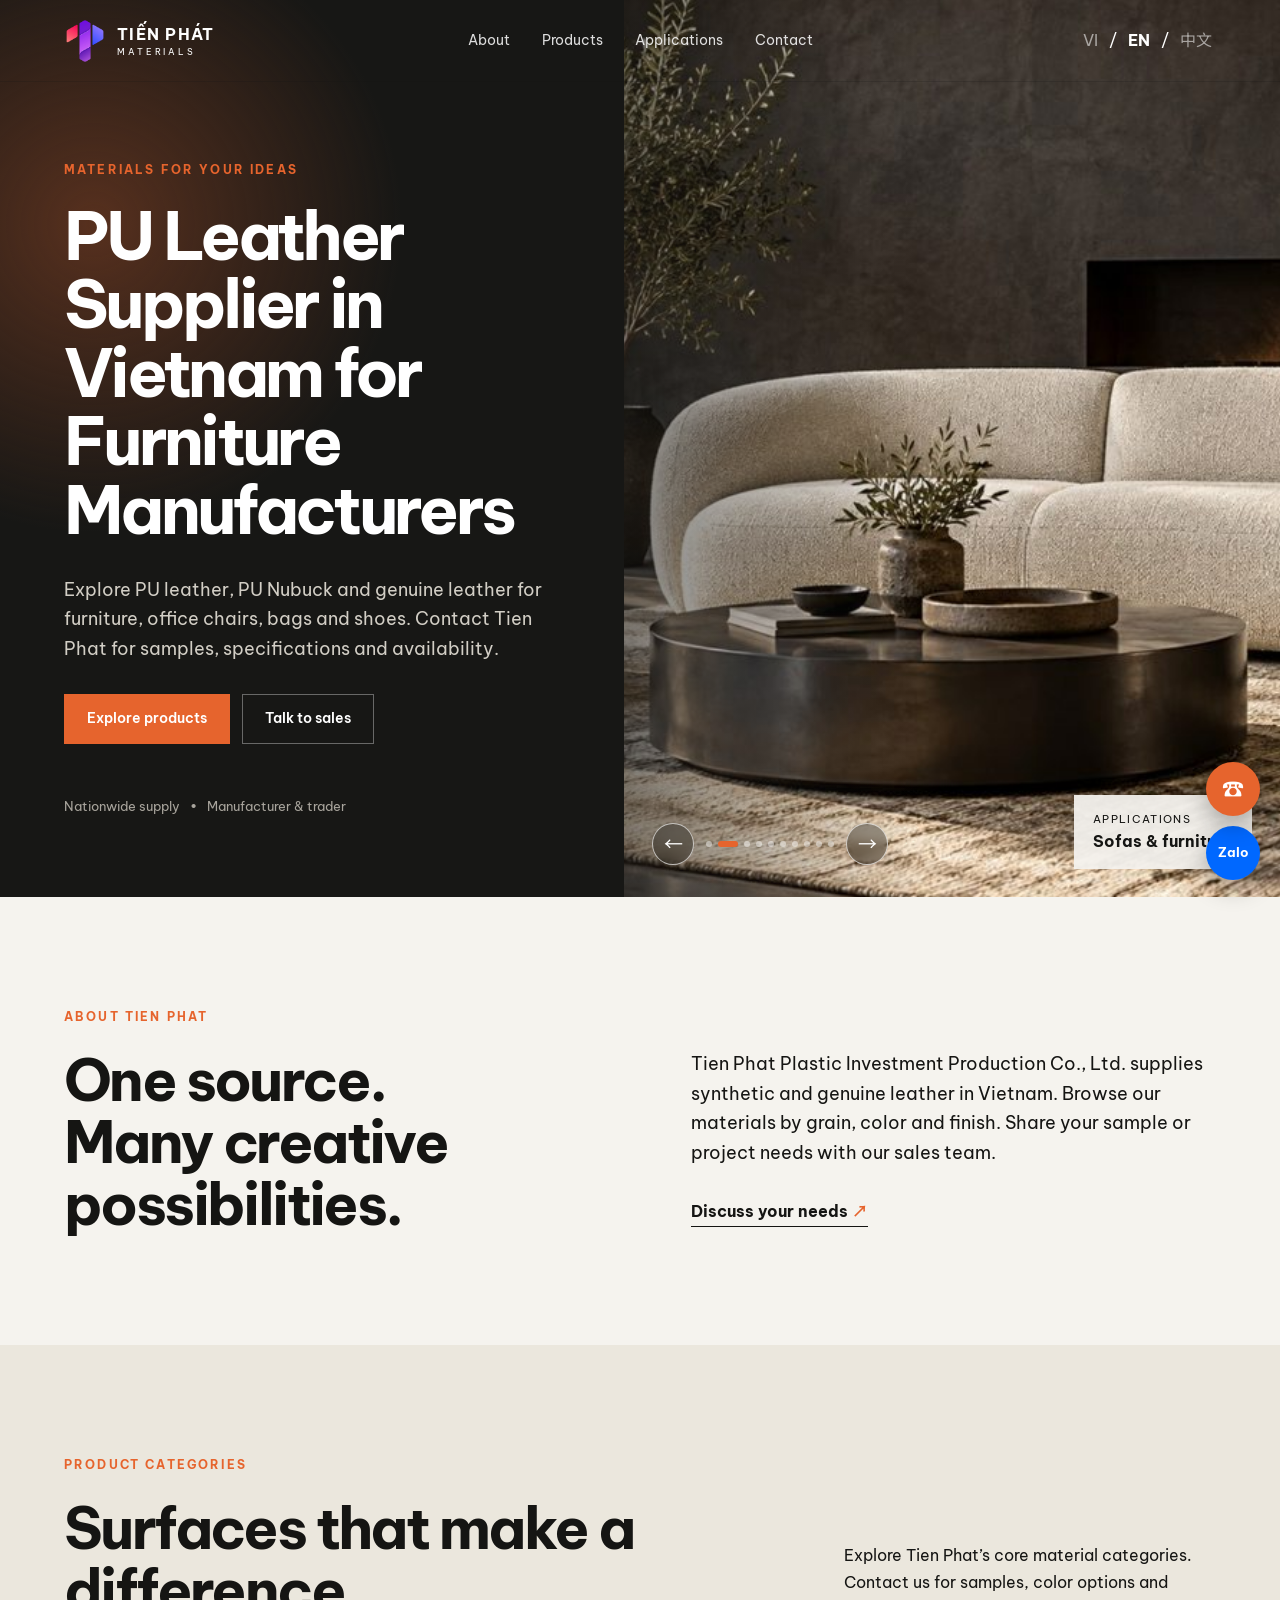
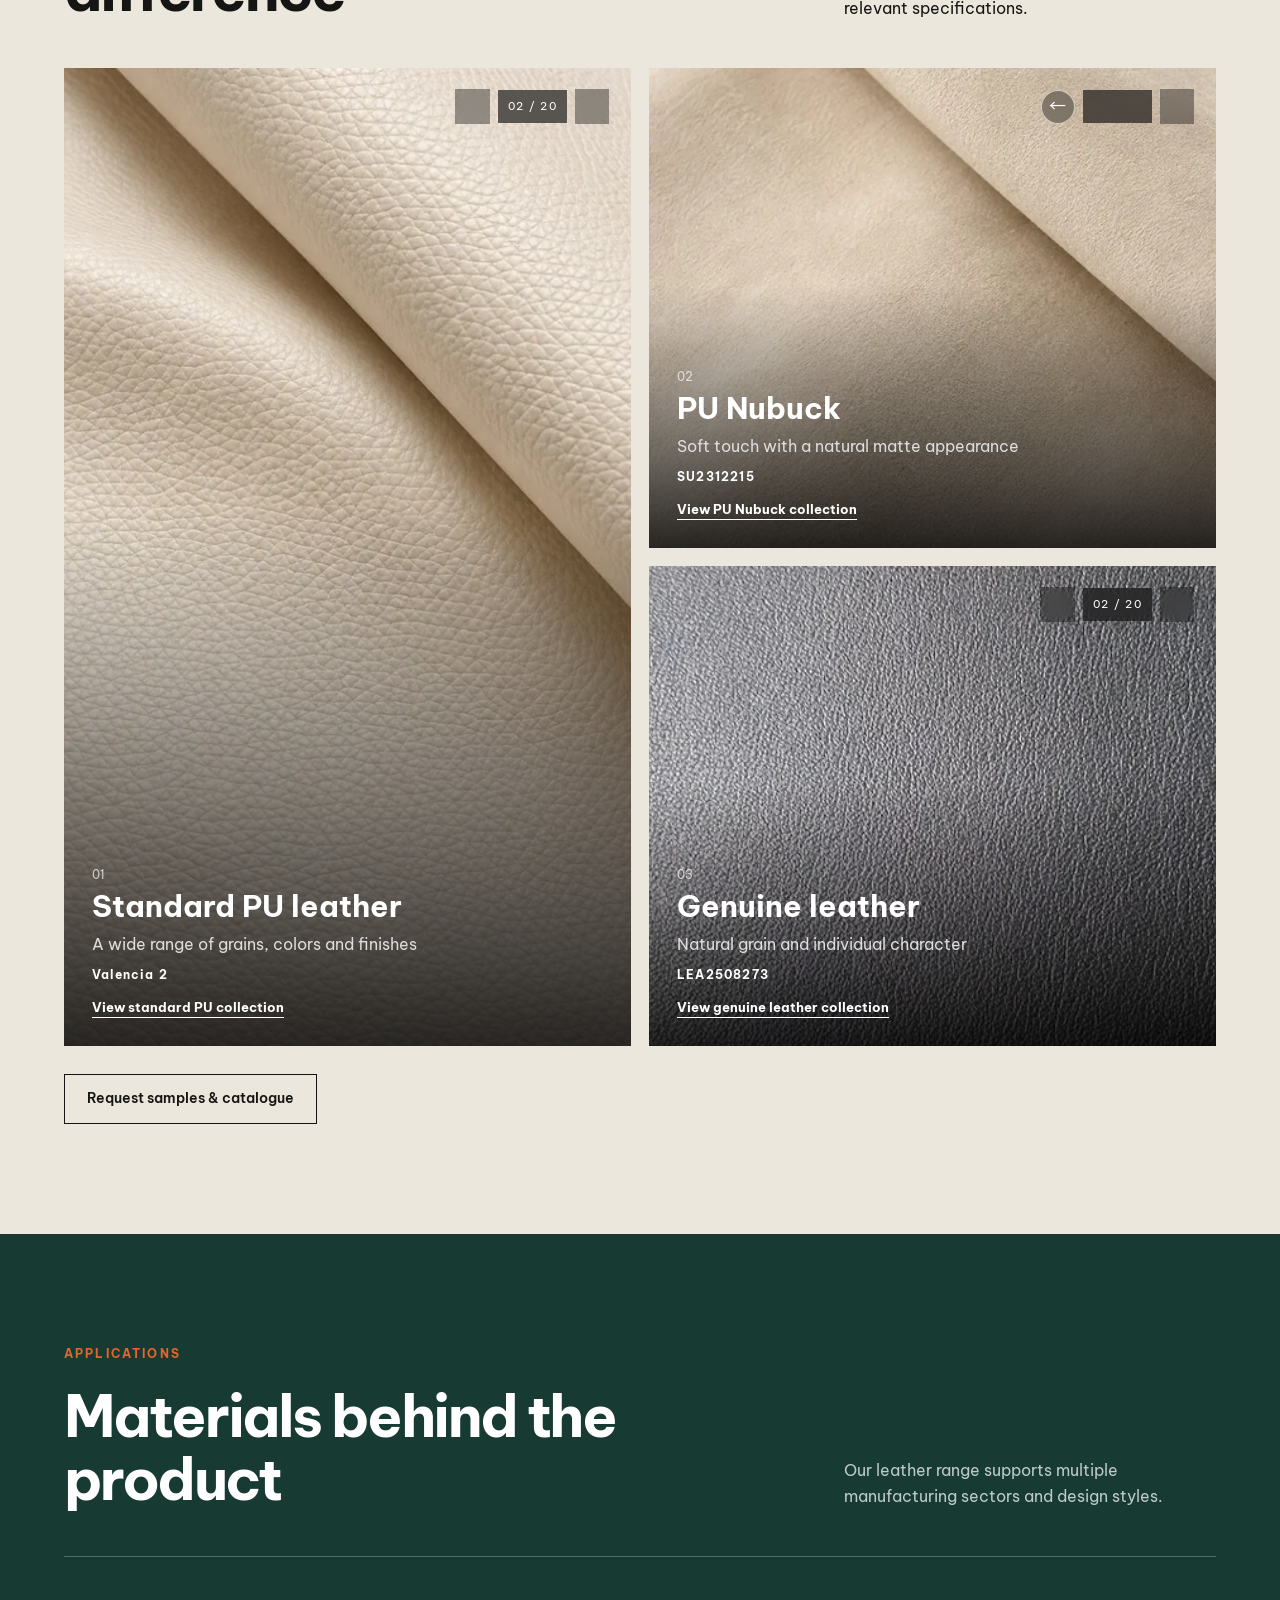
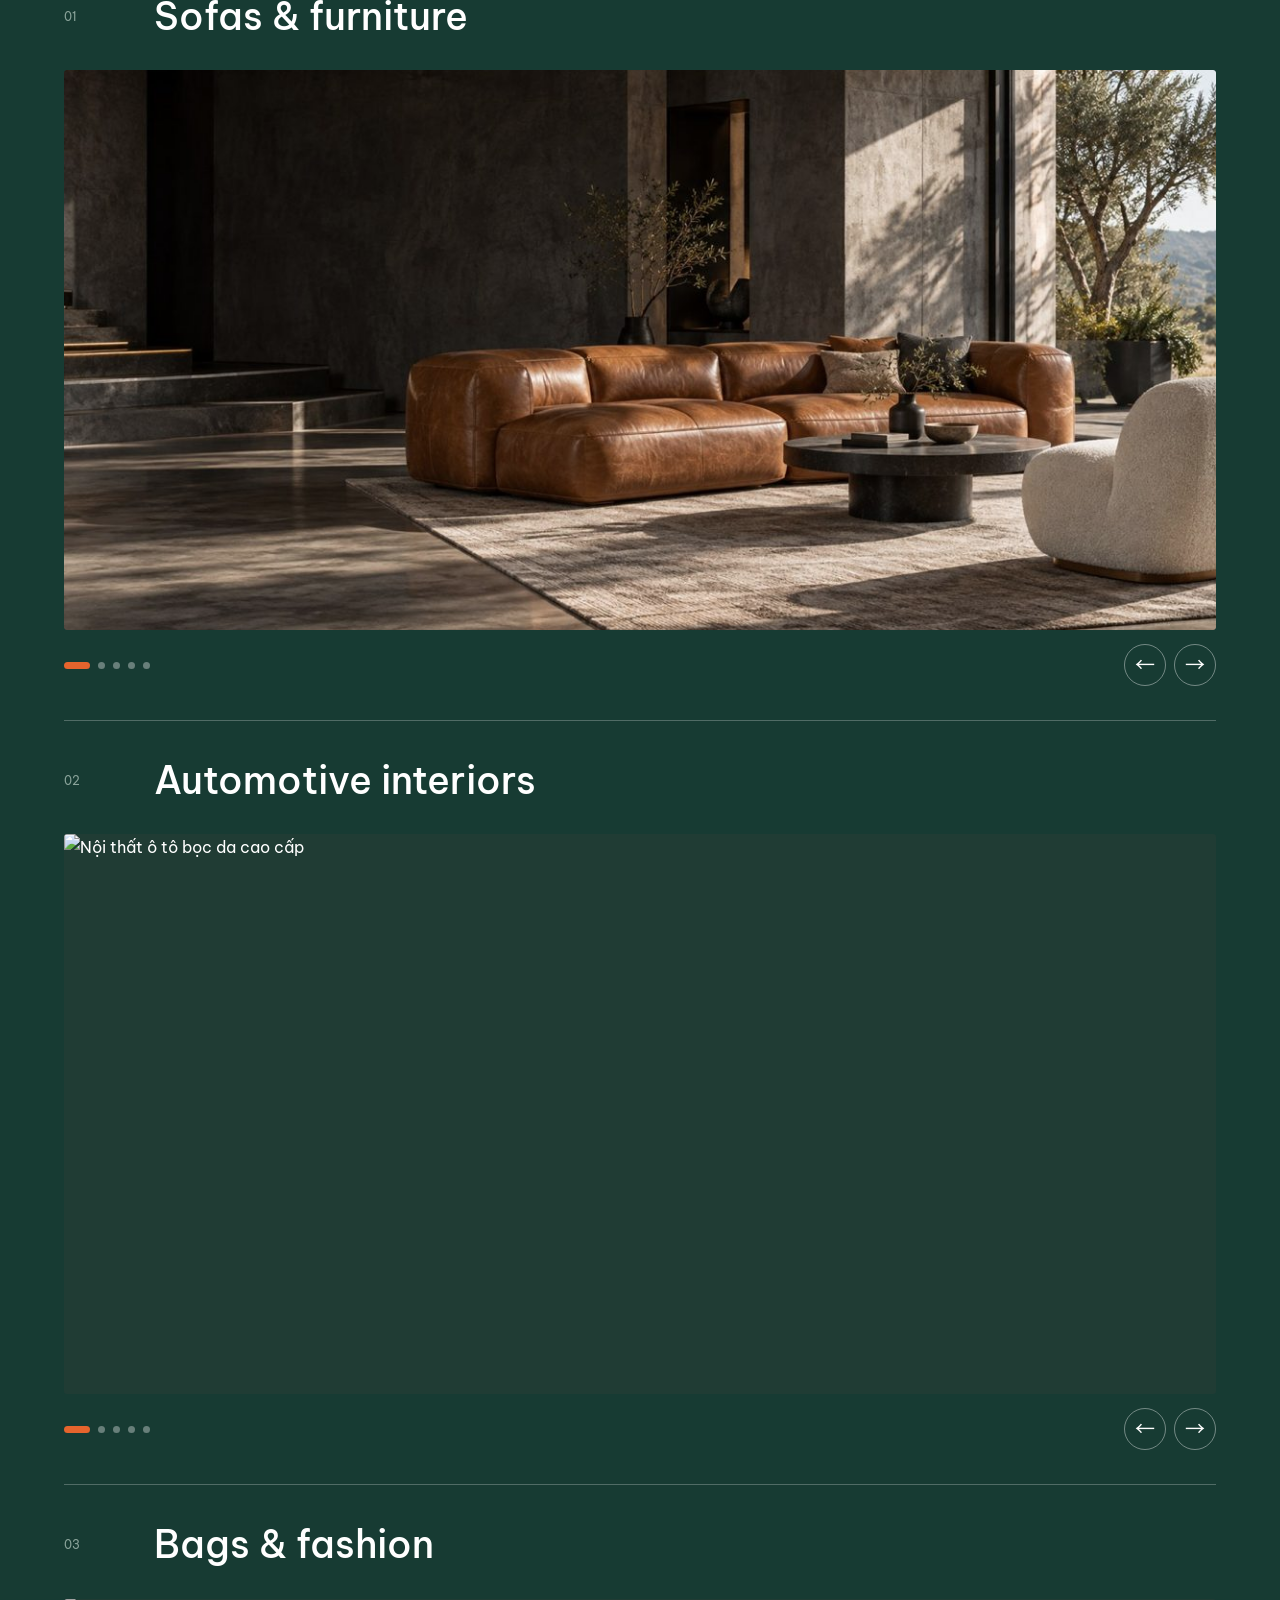
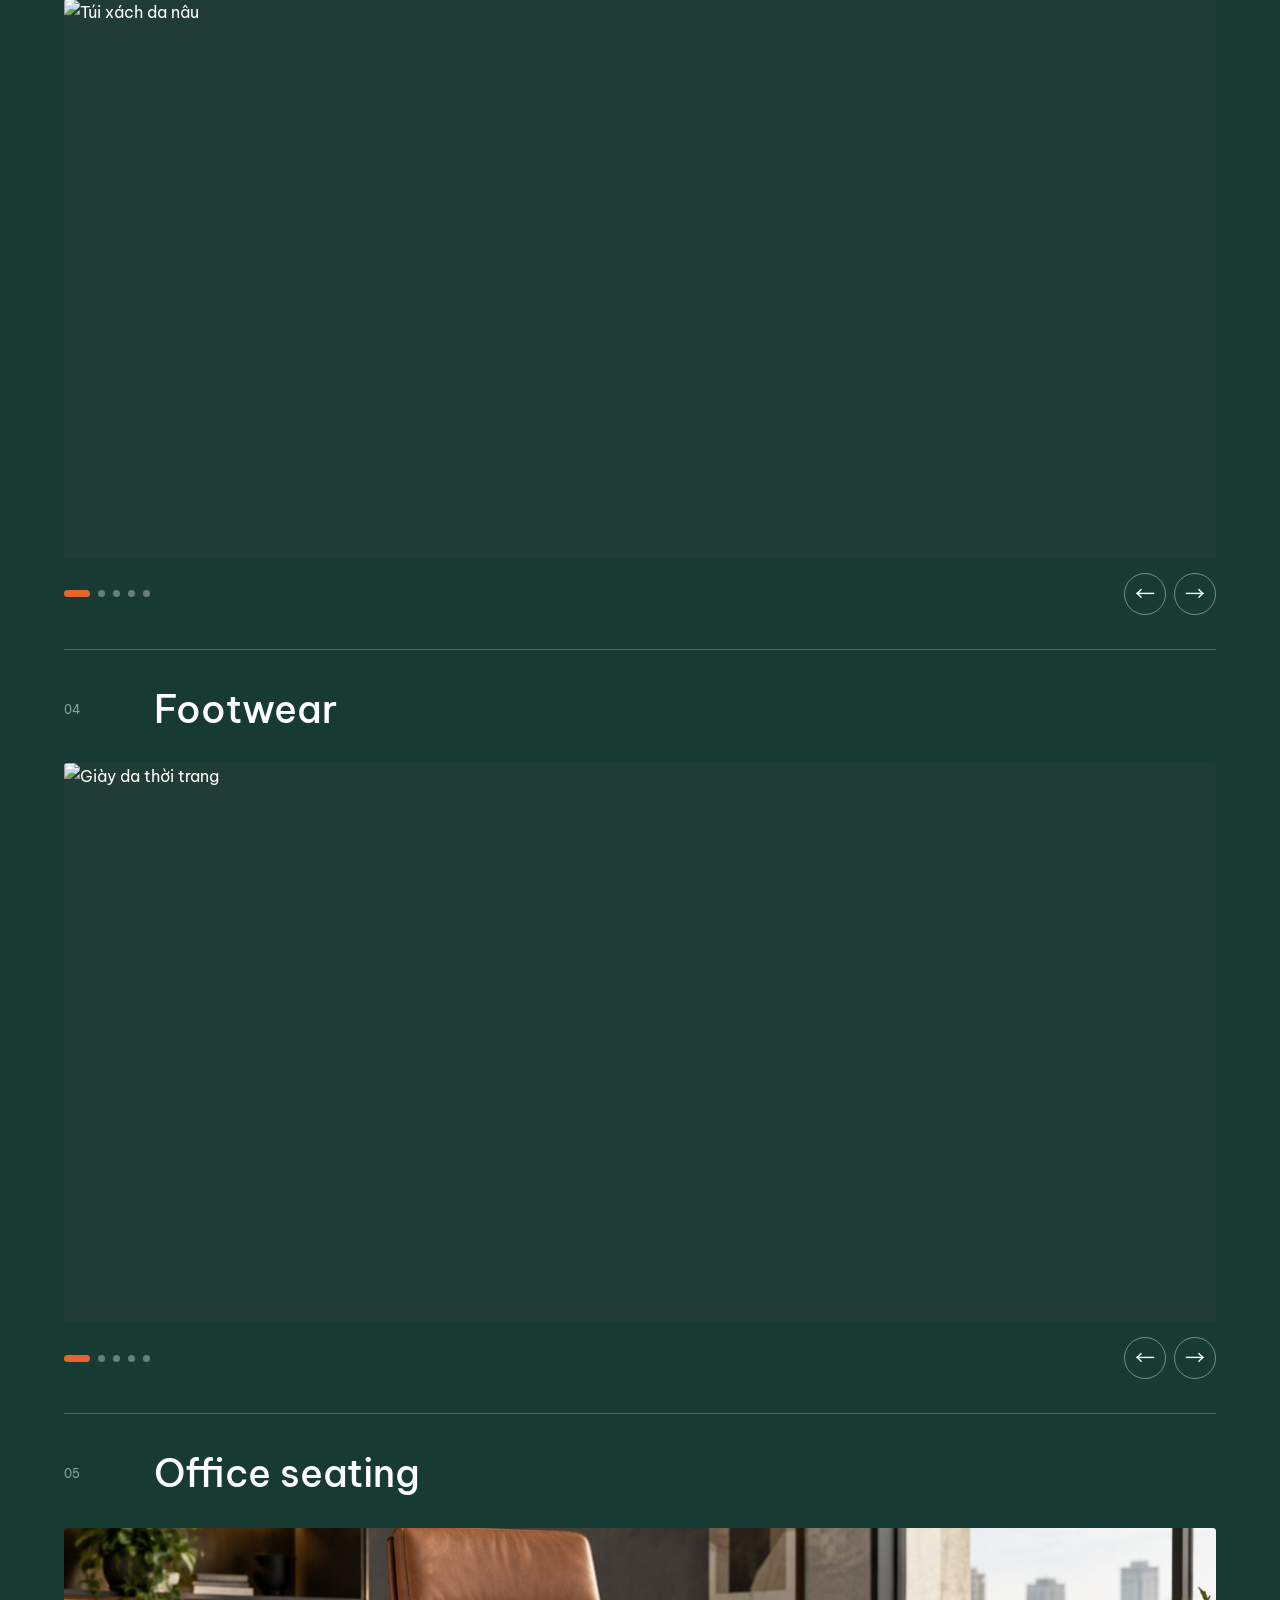
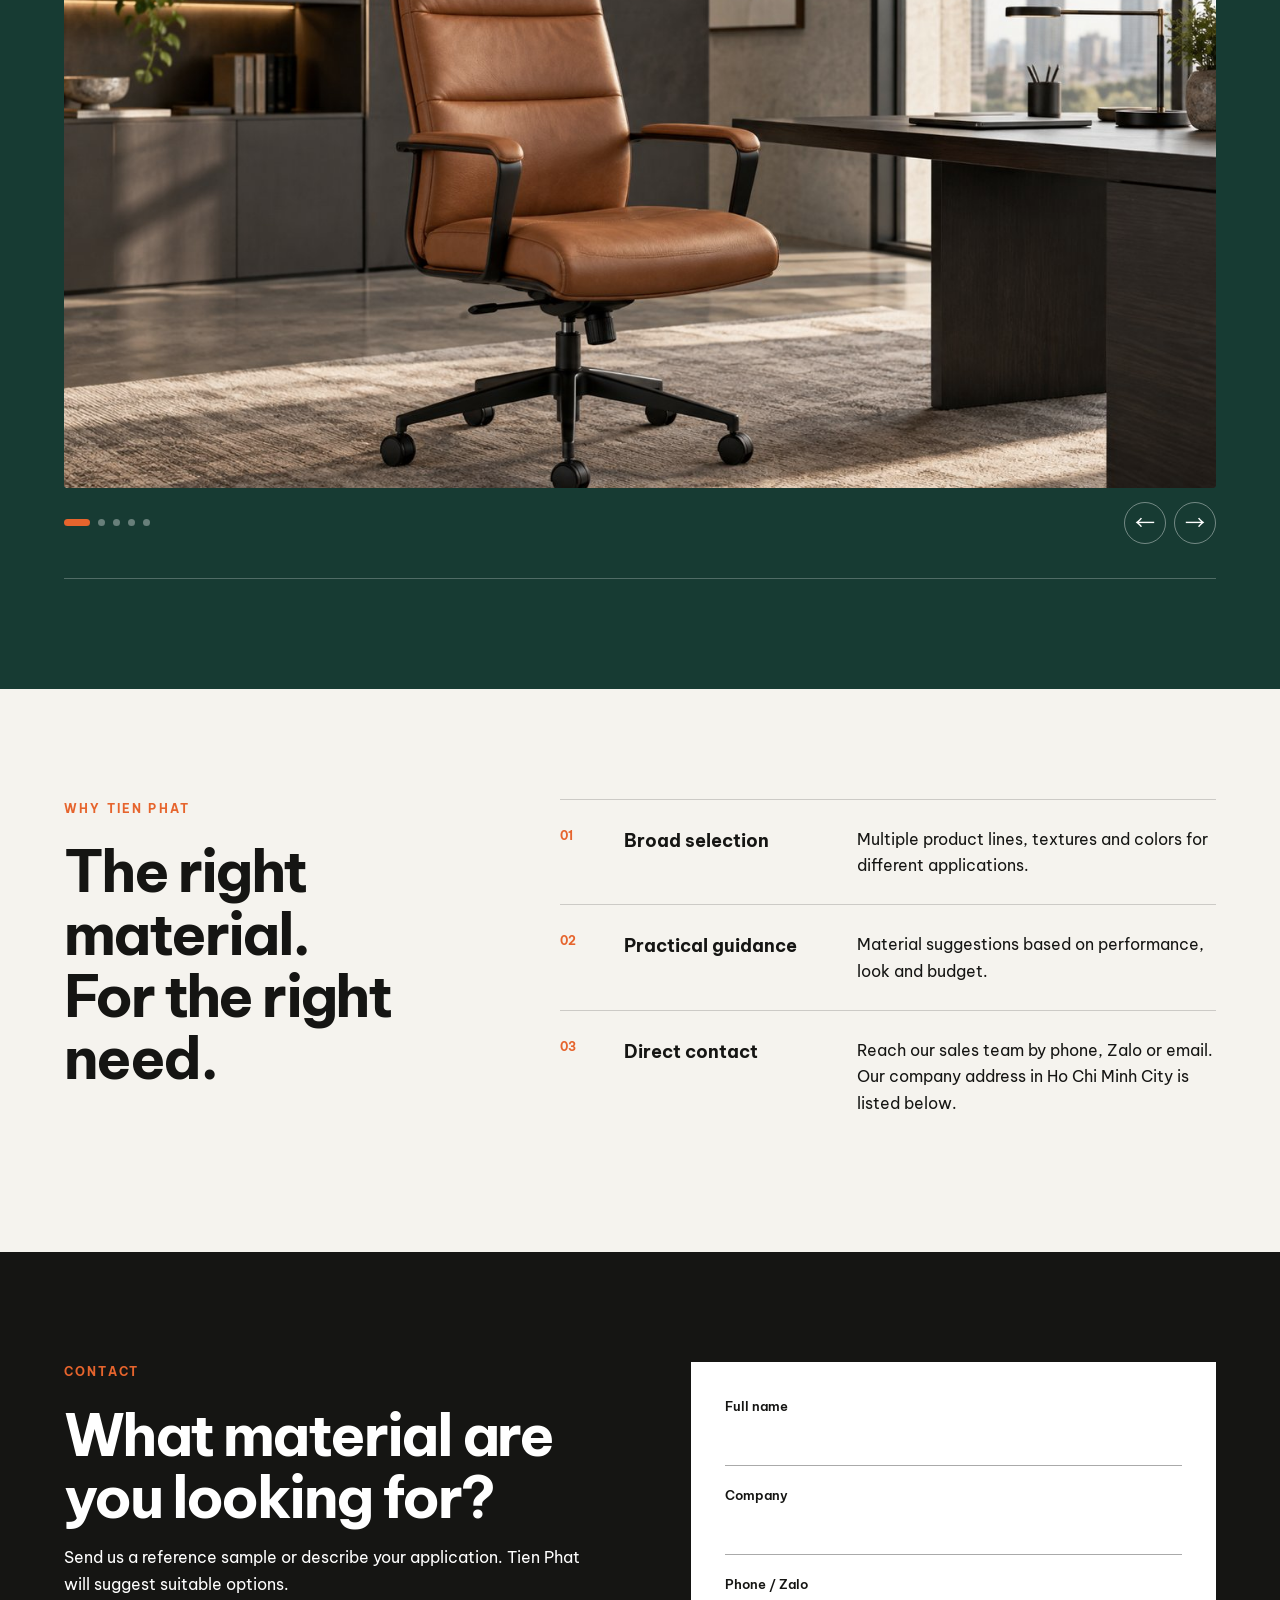
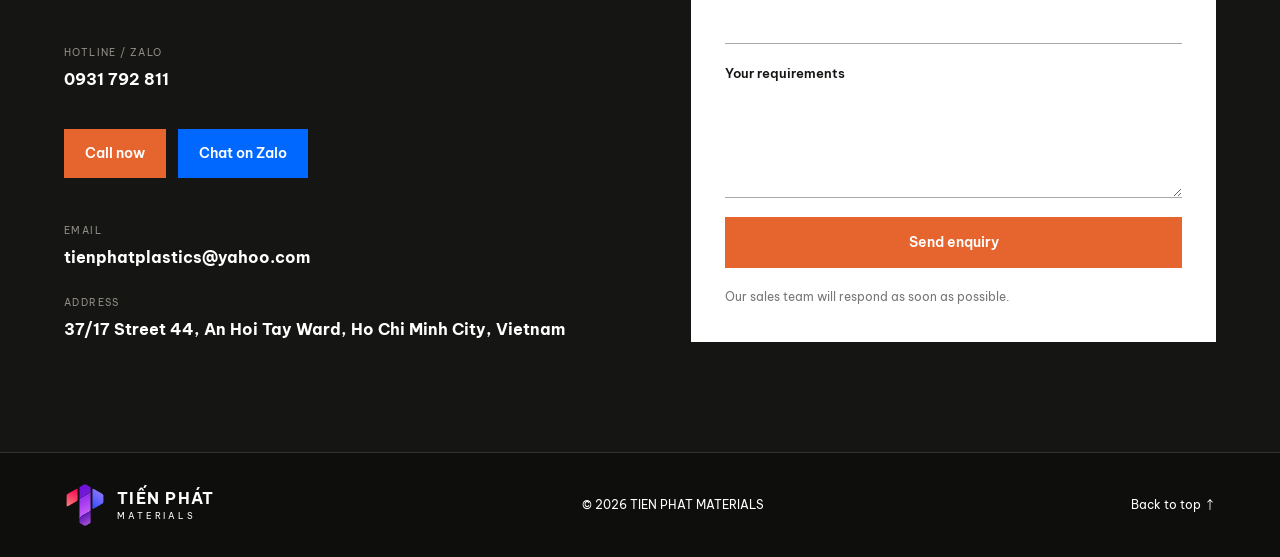
==== commit 2e2171b7: "Improve homepage headings and introductory copy across EN, VI and ZH" ====
--- a/index.html
+++ b/index.html
@@ -49,8 +49,8 @@
     <section class="hero">
       <div class="hero-copy">
         <p class="eyebrow" data-t="heroEyebrow">MATERIALS FOR YOUR IDEAS</p>
-        <h1 data-t="heroTitle">PU Leather, PU Nubuck & Genuine Leather for Manufacturers</h1>
-        <p class="hero-lead" data-t="heroLead">Source PU leather, PU Nubuck and genuine leather samples for furniture, office seating, bags and footwear projects. Contact Tien Phat to confirm specifications and availability.</p>
+        <h1 data-t="heroTitle">PU Leather Supplier in Vietnam for Furniture Manufacturers</h1>
+        <p class="hero-lead" data-t="heroLead">Explore PU leather, PU Nubuck and genuine leather for furniture, office chairs, bags and shoes. Contact Tien Phat for samples, specifications and availability.</p>
         <div class="hero-actions">
           <a class="btn primary" href="#products" data-t="explore">Explore products</a>
           <a class="btn ghost" href="tel:+84931792811" data-t="consult">Talk to sales</a>
@@ -84,7 +84,7 @@
       <div class="intro-grid">
         <h2 data-t="aboutTitle">One source.<br>Many creative possibilities.</h2>
         <div>
-          <p data-t="aboutBody">Tien Phat Plastic Investment Production Co., Ltd. manufactures and supplies synthetic and genuine leather. We focus on broad selection, fit-for-purpose quality and responsive support to help customers find the right material.</p>
+          <p data-t="aboutBody">Tien Phat Plastic Investment Production Co., Ltd. supplies synthetic and genuine leather in Vietnam. Browse our materials by grain, color and finish. Share your sample or project needs with our sales team.</p>
           <a class="text-link" href="#contact" data-t="talk">Discuss your needs <span>↗</span></a>
         </div>
       </div>
@@ -201,7 +201,7 @@
       <div class="why-grid">
         <article><b>01</b><h3 data-t="why1Title">Broad selection</h3><p data-t="why1Body">Multiple product lines, textures and colors for different applications.</p></article>
         <article><b>02</b><h3 data-t="why2Title">Practical guidance</h3><p data-t="why2Body">Material suggestions based on performance, look and budget.</p></article>
-        <article><b>03</b><h3 data-t="why3Title">Responsive support</h3><p data-t="why3Body">Connect directly with sales for samples and quotations.</p></article>
+        <article><b>03</b><h3 data-t="why3Title">Direct contact</h3><p data-t="why3Body">Reach our sales team by phone, Zalo or email. Our company address in Ho Chi Minh City is listed below.</p></article>
       </div>
     </section>
 
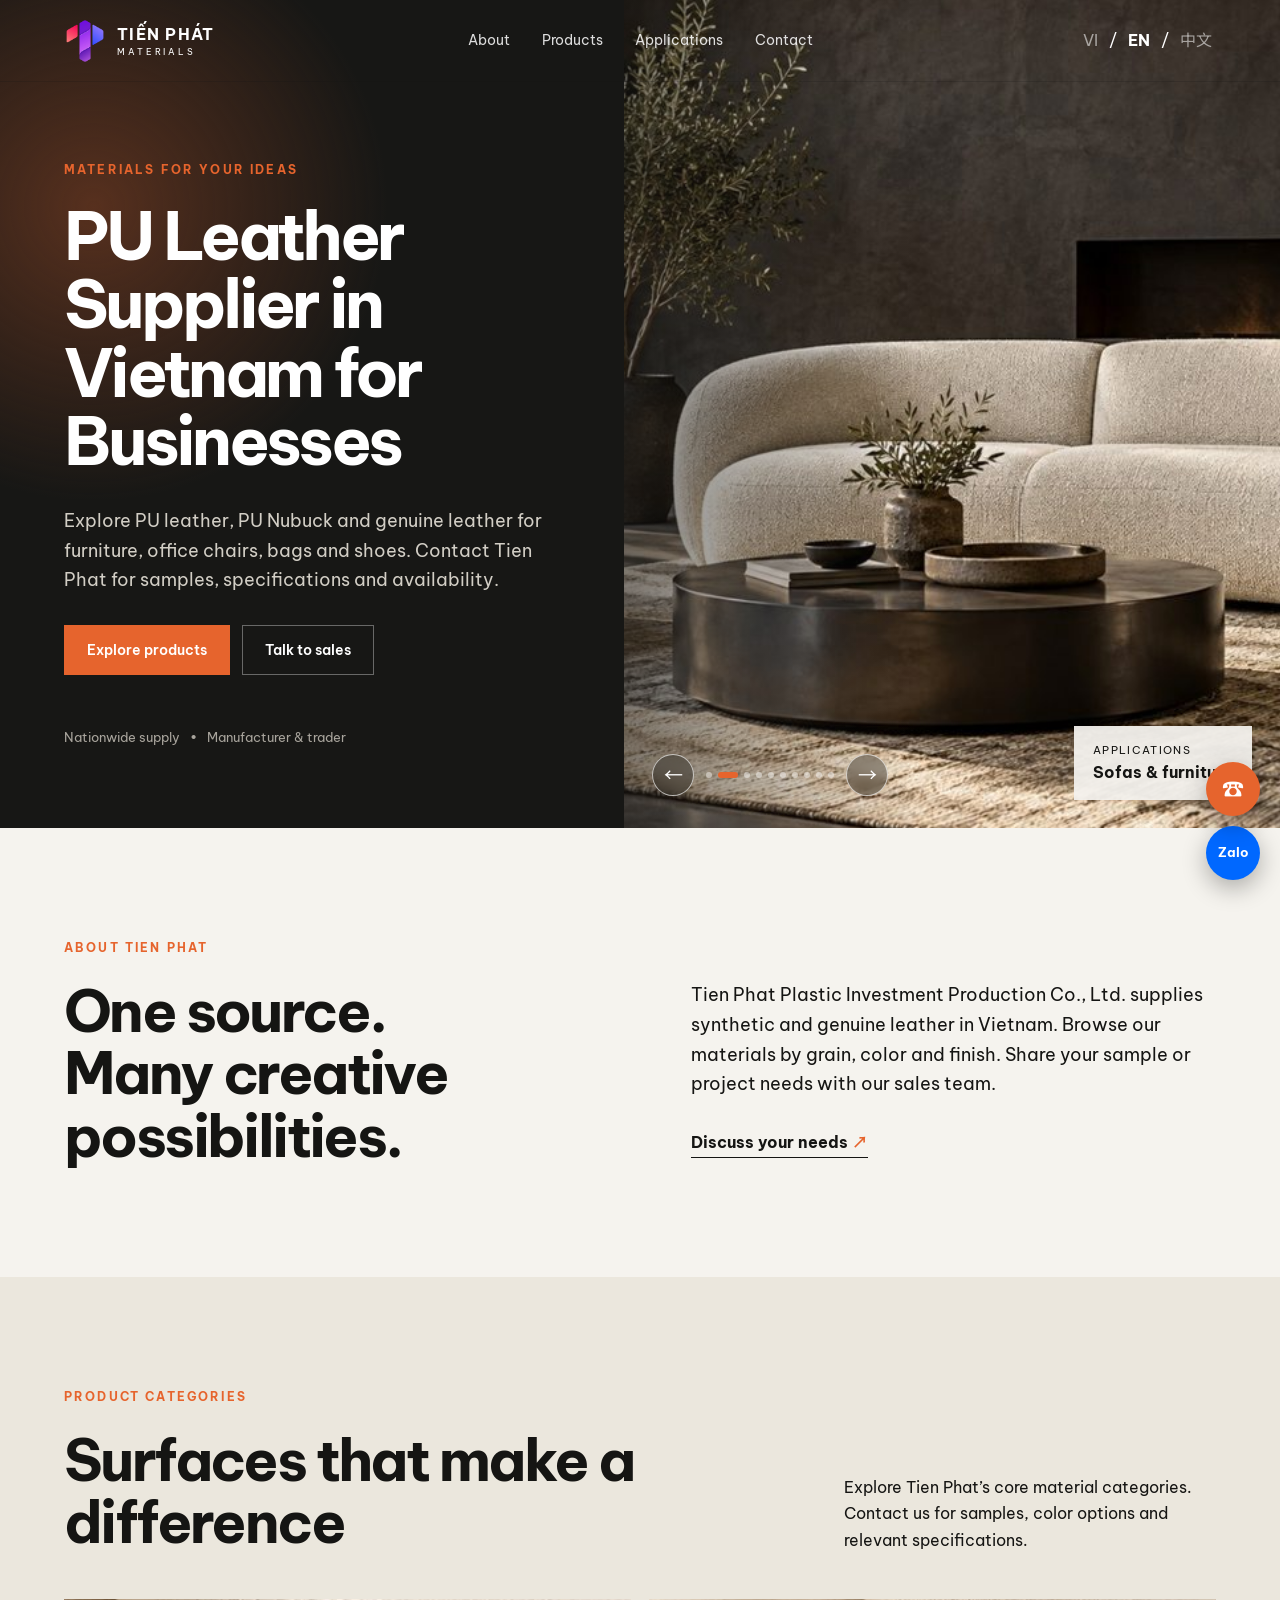
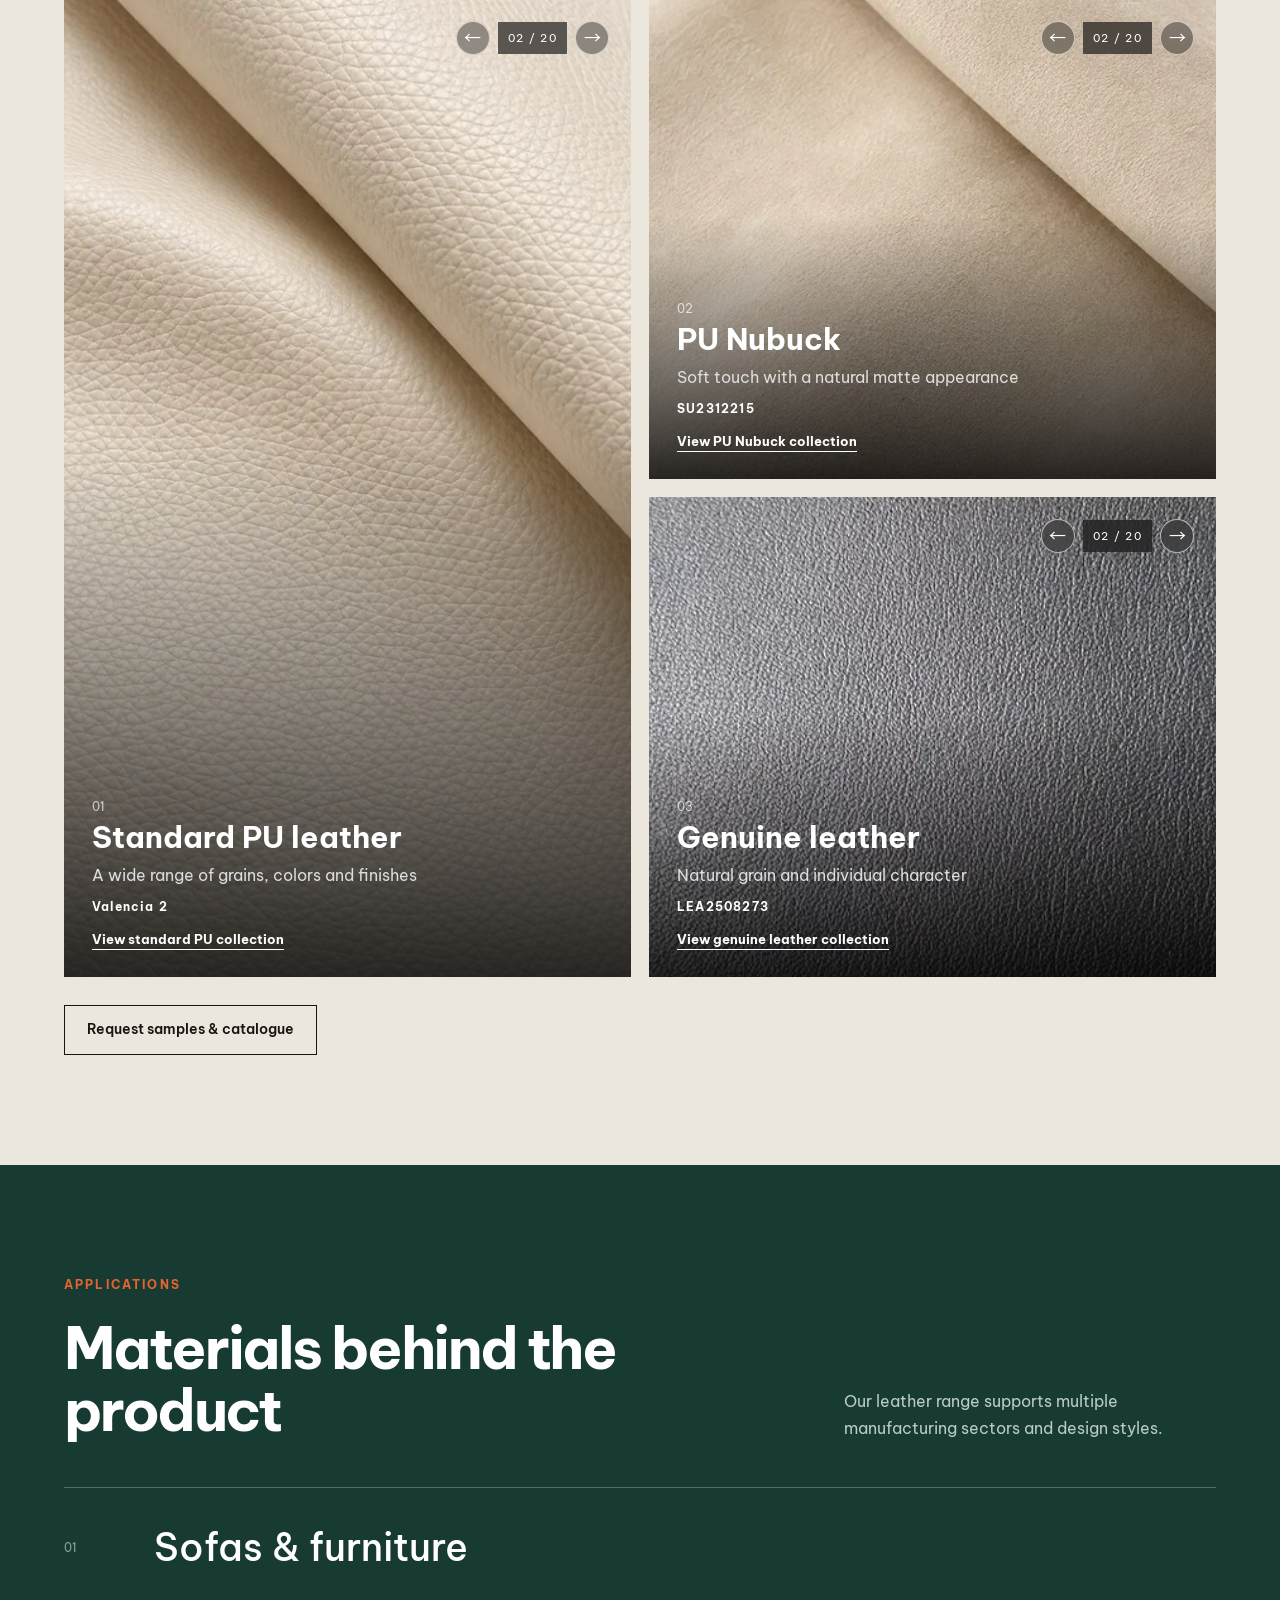
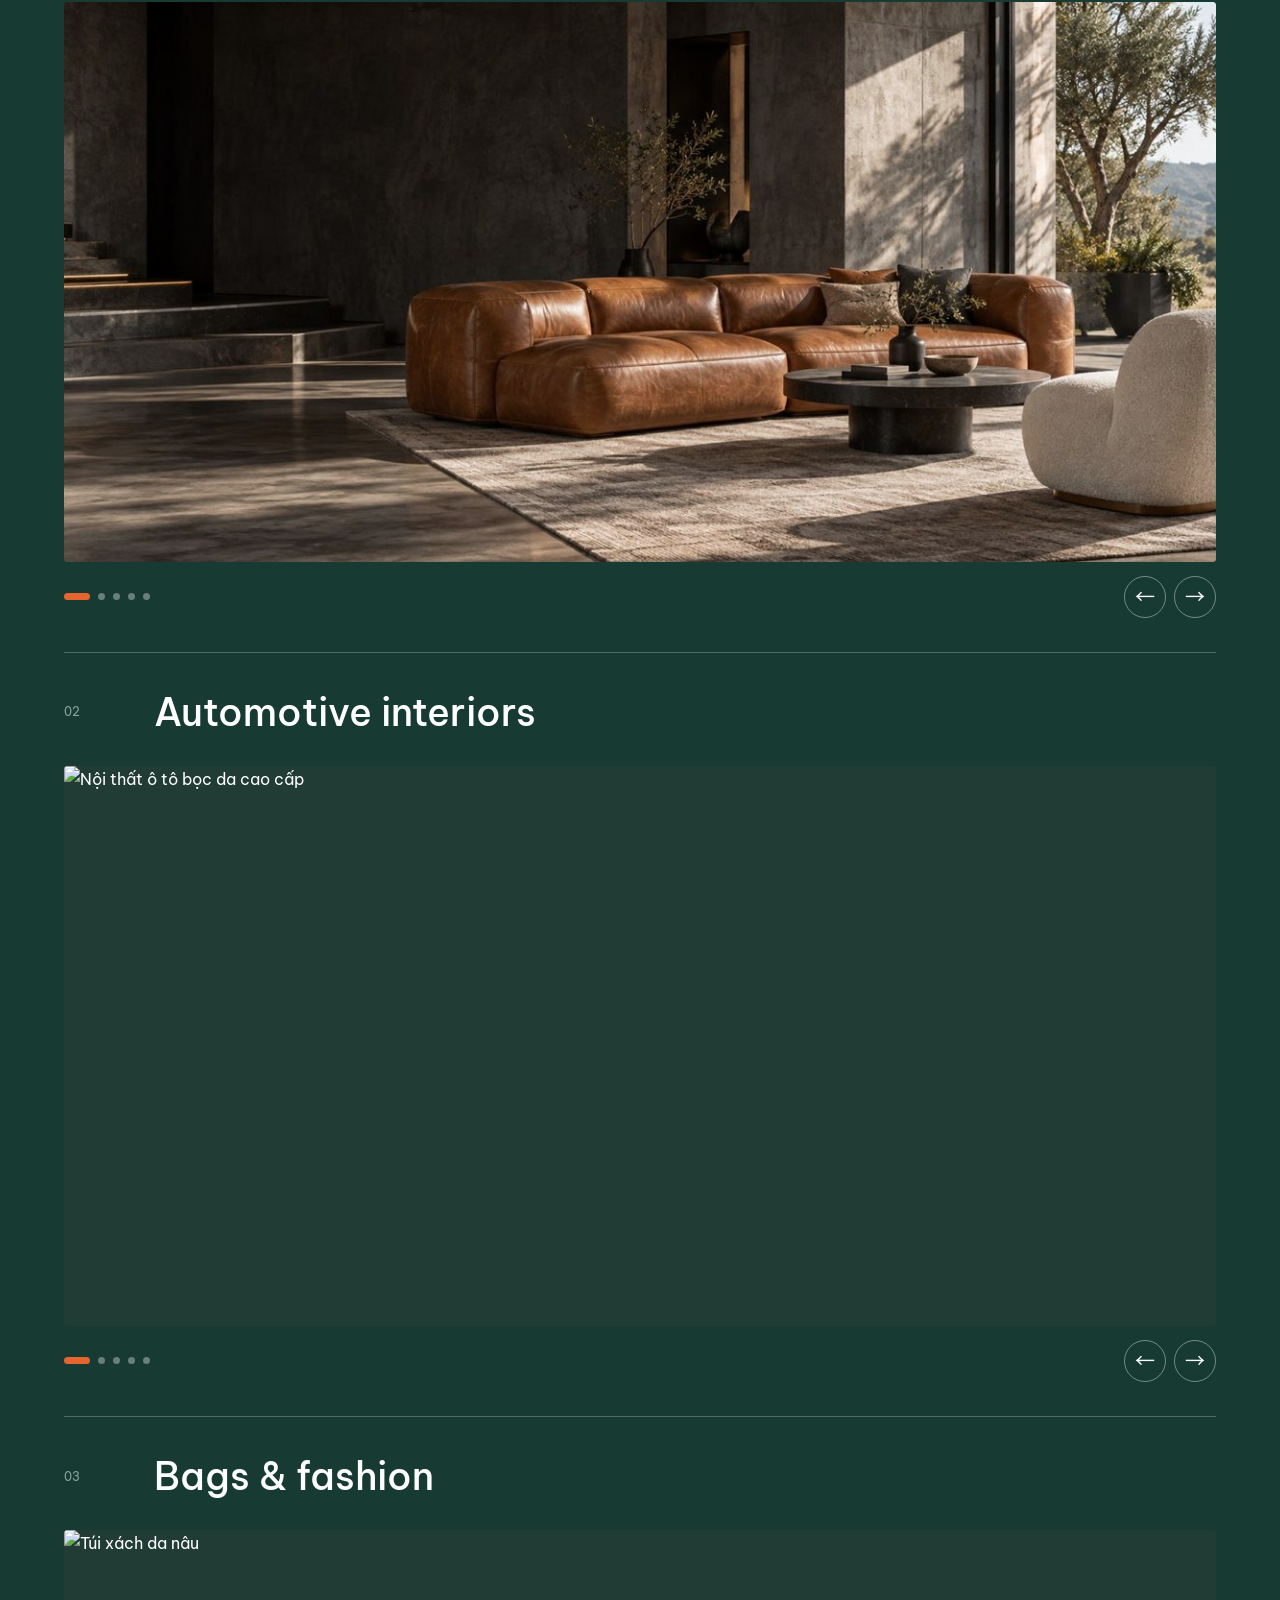
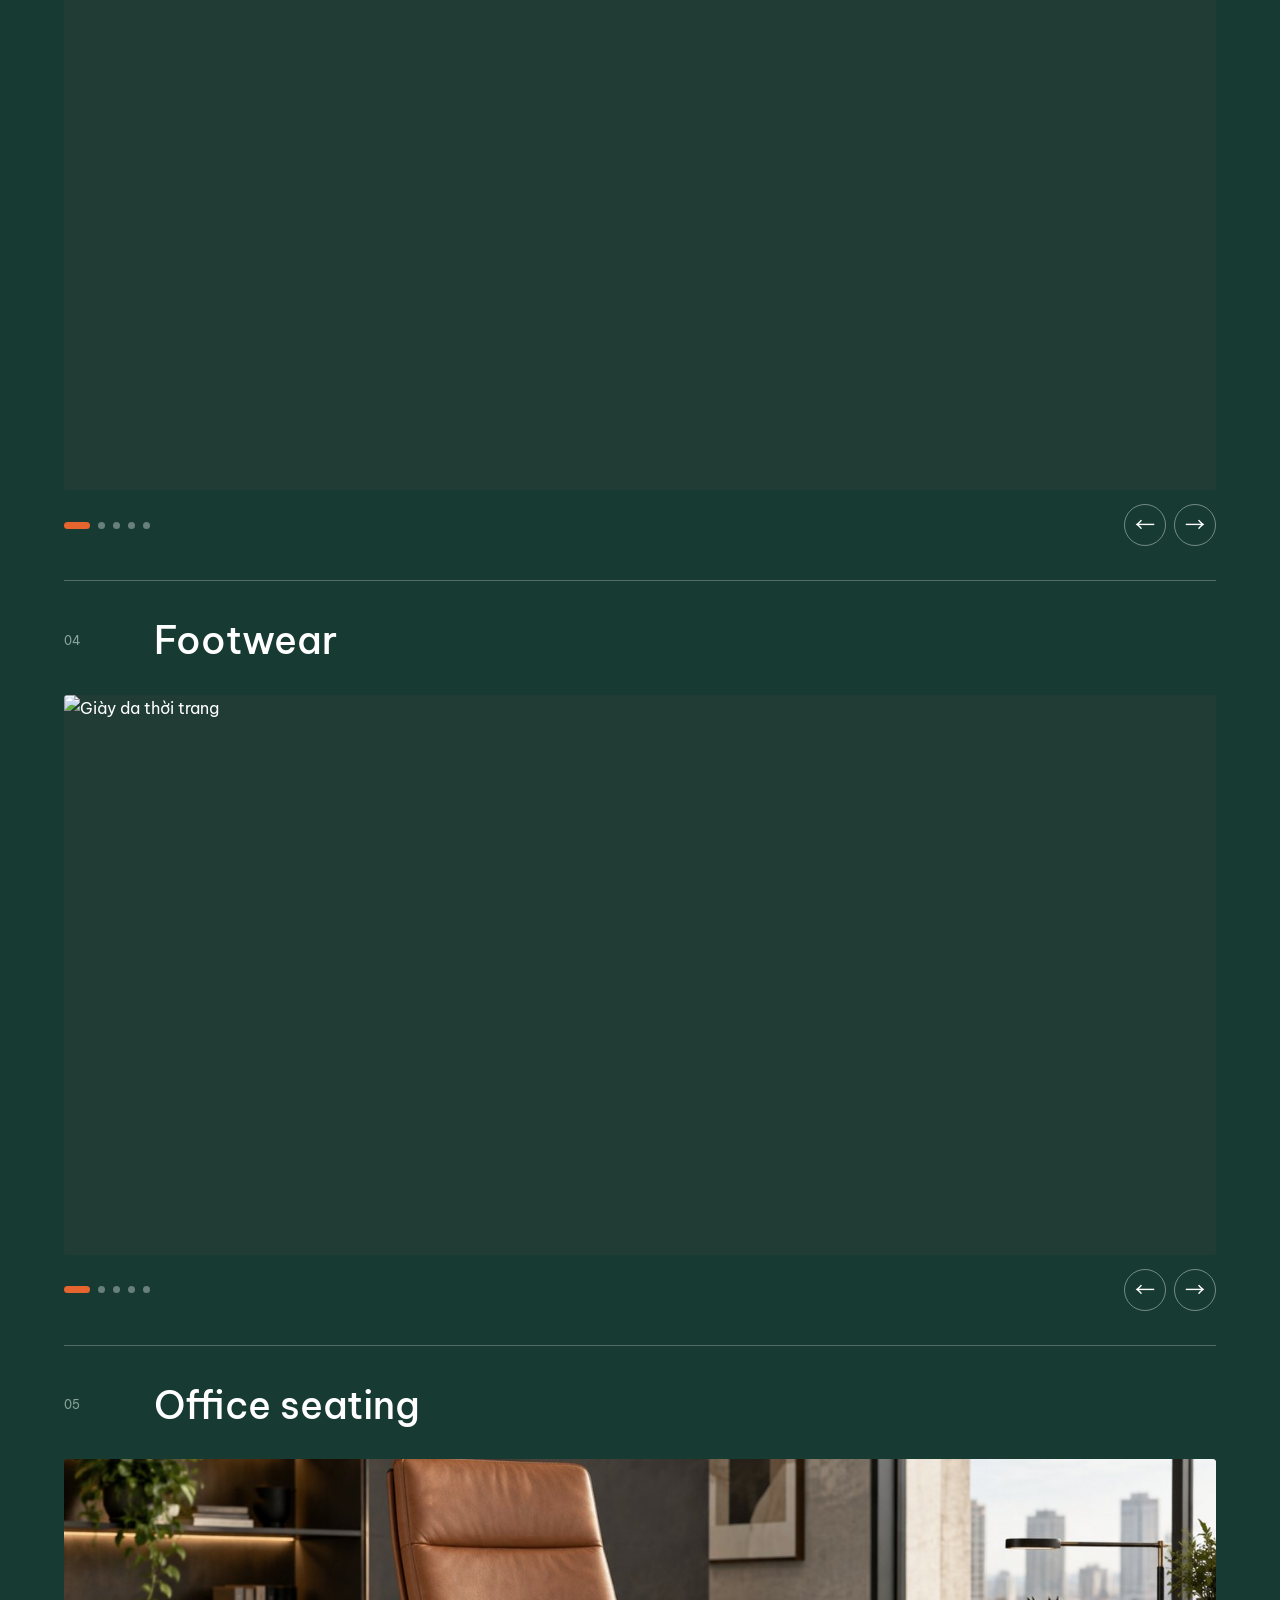
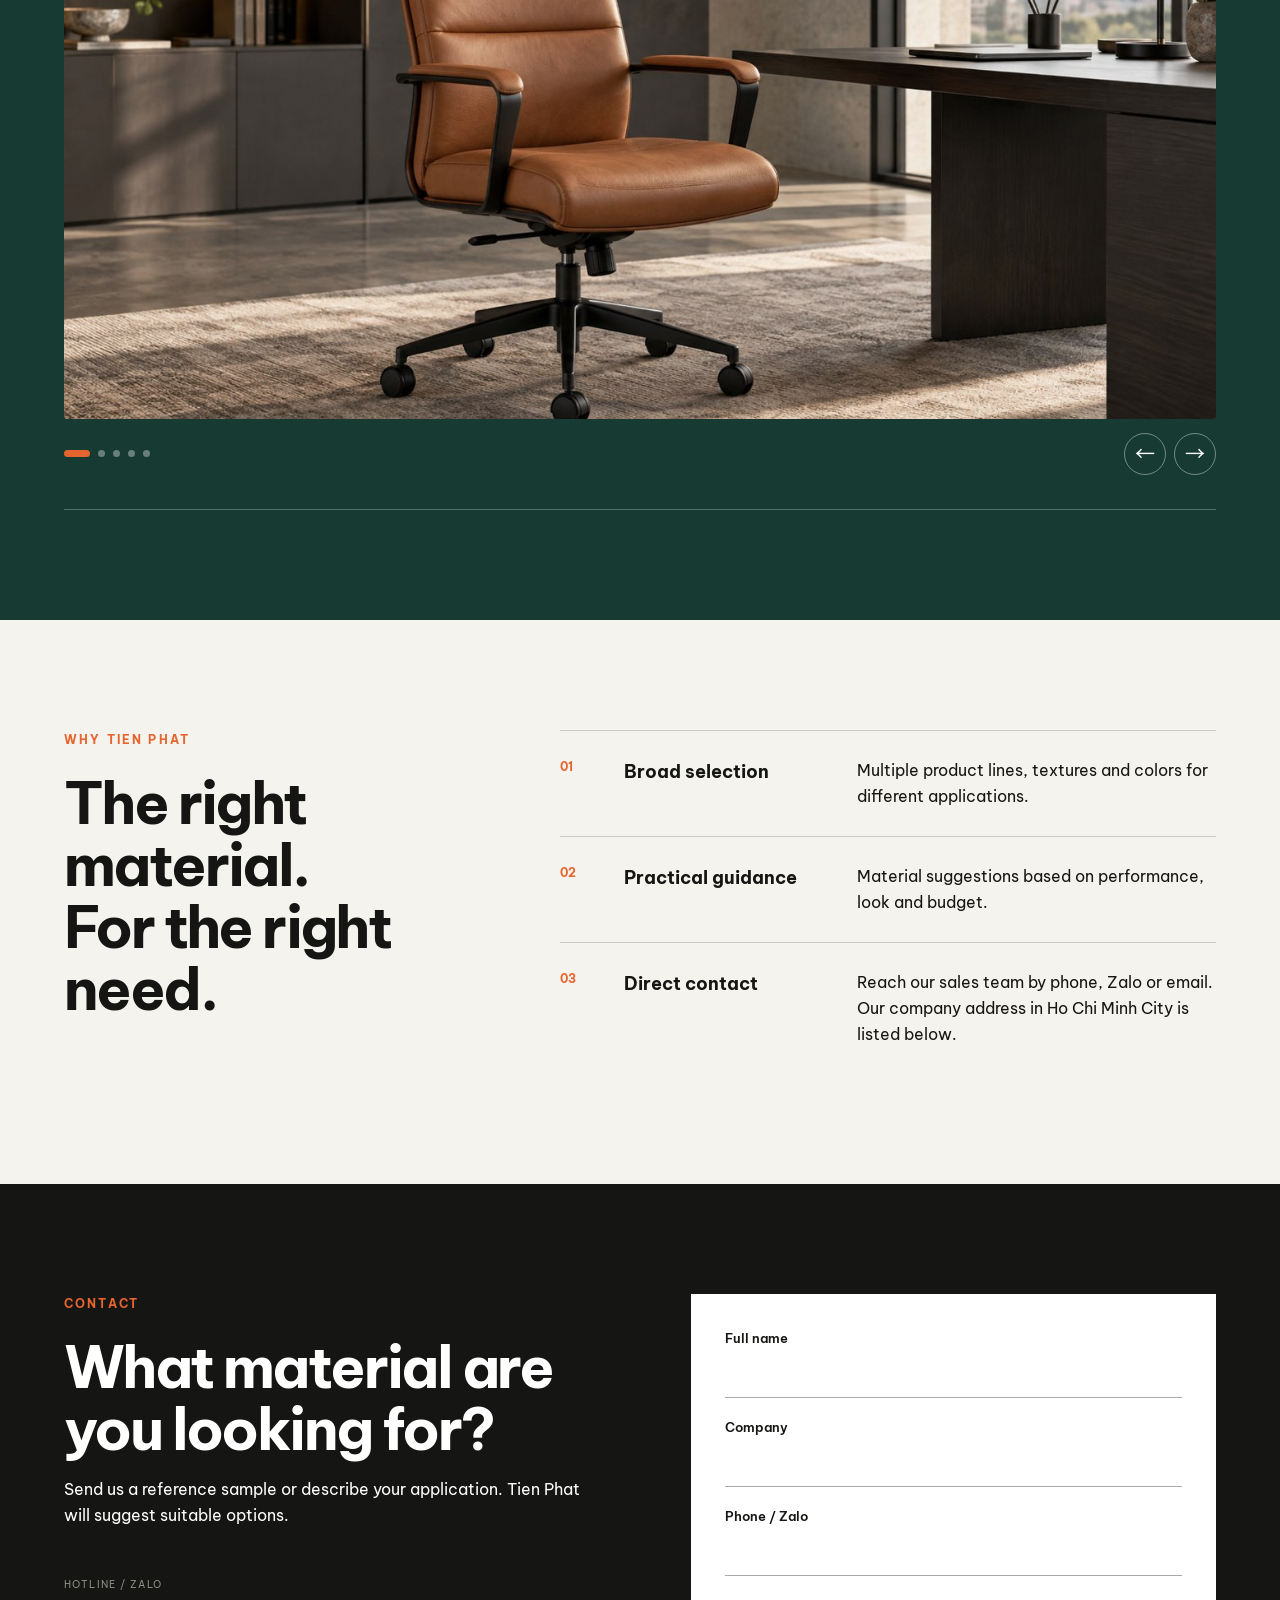
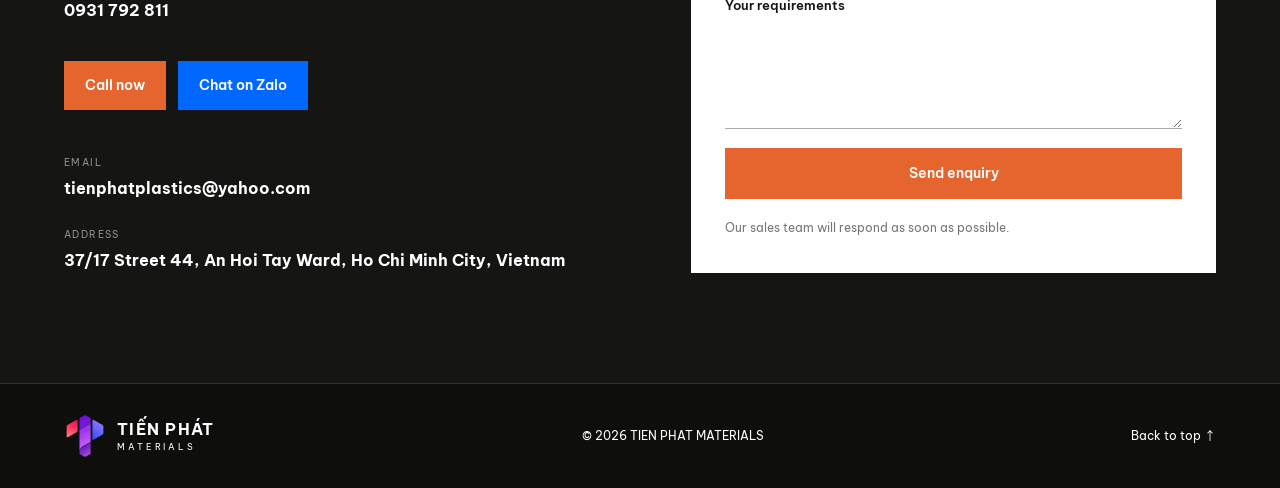
==== commit d9a1ed40: "Broaden homepage heading to businesses across industries in all languages" ====
--- a/index.html
+++ b/index.html
@@ -49,7 +49,7 @@
     <section class="hero">
       <div class="hero-copy">
         <p class="eyebrow" data-t="heroEyebrow">MATERIALS FOR YOUR IDEAS</p>
-        <h1 data-t="heroTitle">PU Leather Supplier in Vietnam for Furniture Manufacturers</h1>
+        <h1 data-t="heroTitle">PU Leather Supplier in Vietnam for Businesses</h1>
         <p class="hero-lead" data-t="heroLead">Explore PU leather, PU Nubuck and genuine leather for furniture, office chairs, bags and shoes. Contact Tien Phat for samples, specifications and availability.</p>
         <div class="hero-actions">
           <a class="btn primary" href="#products" data-t="explore">Explore products</a>
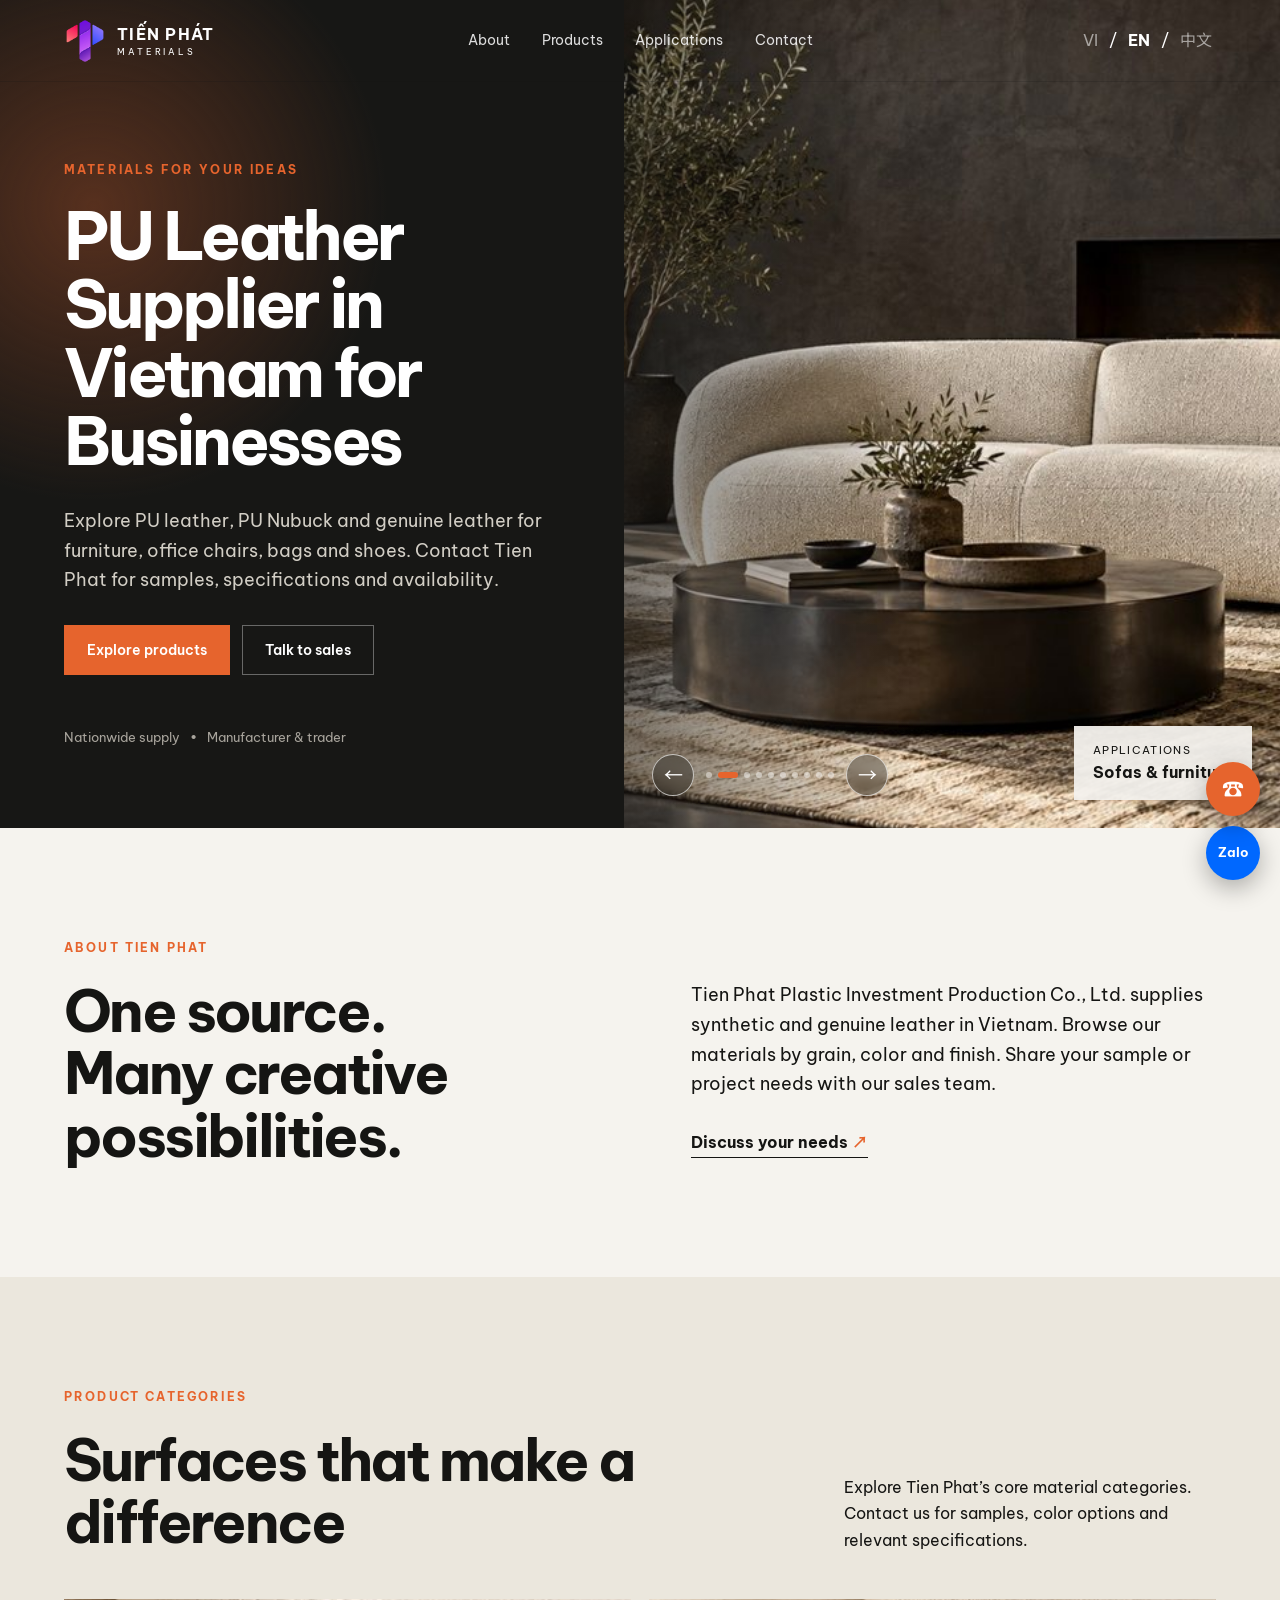
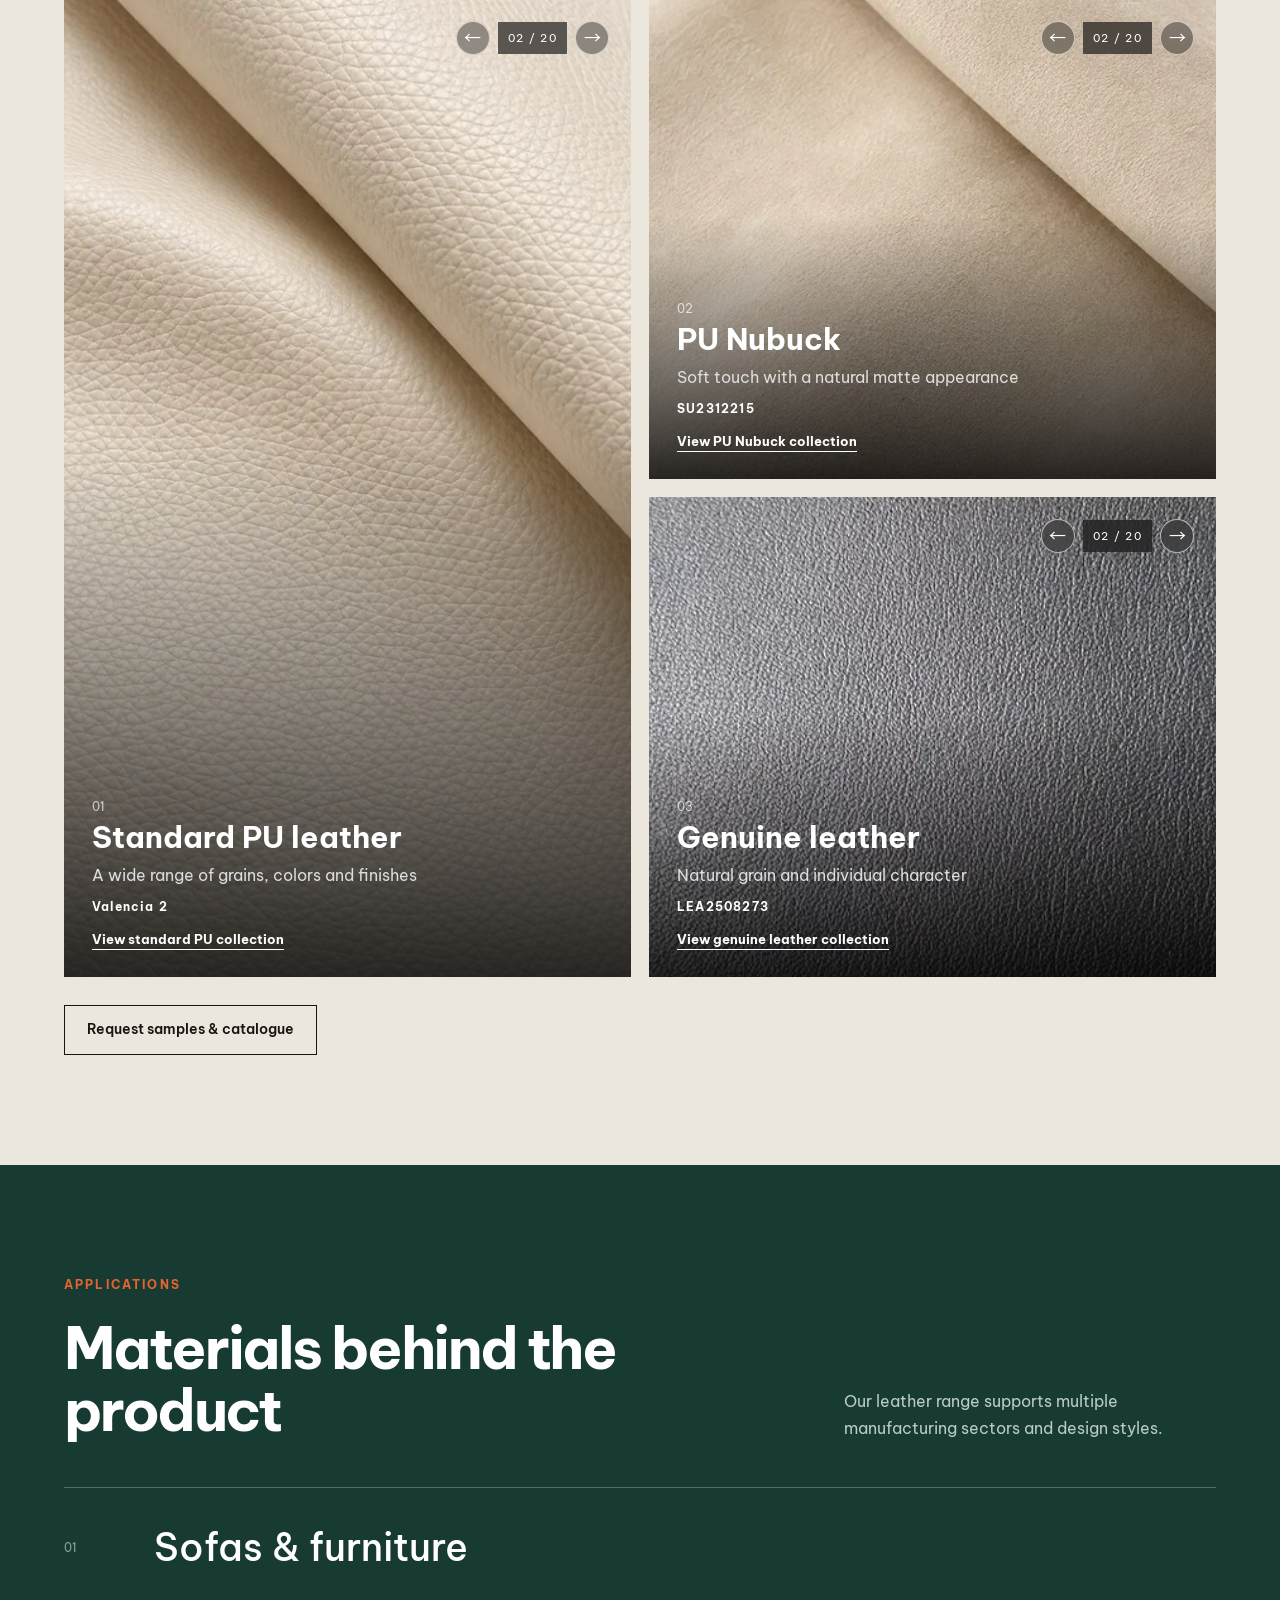
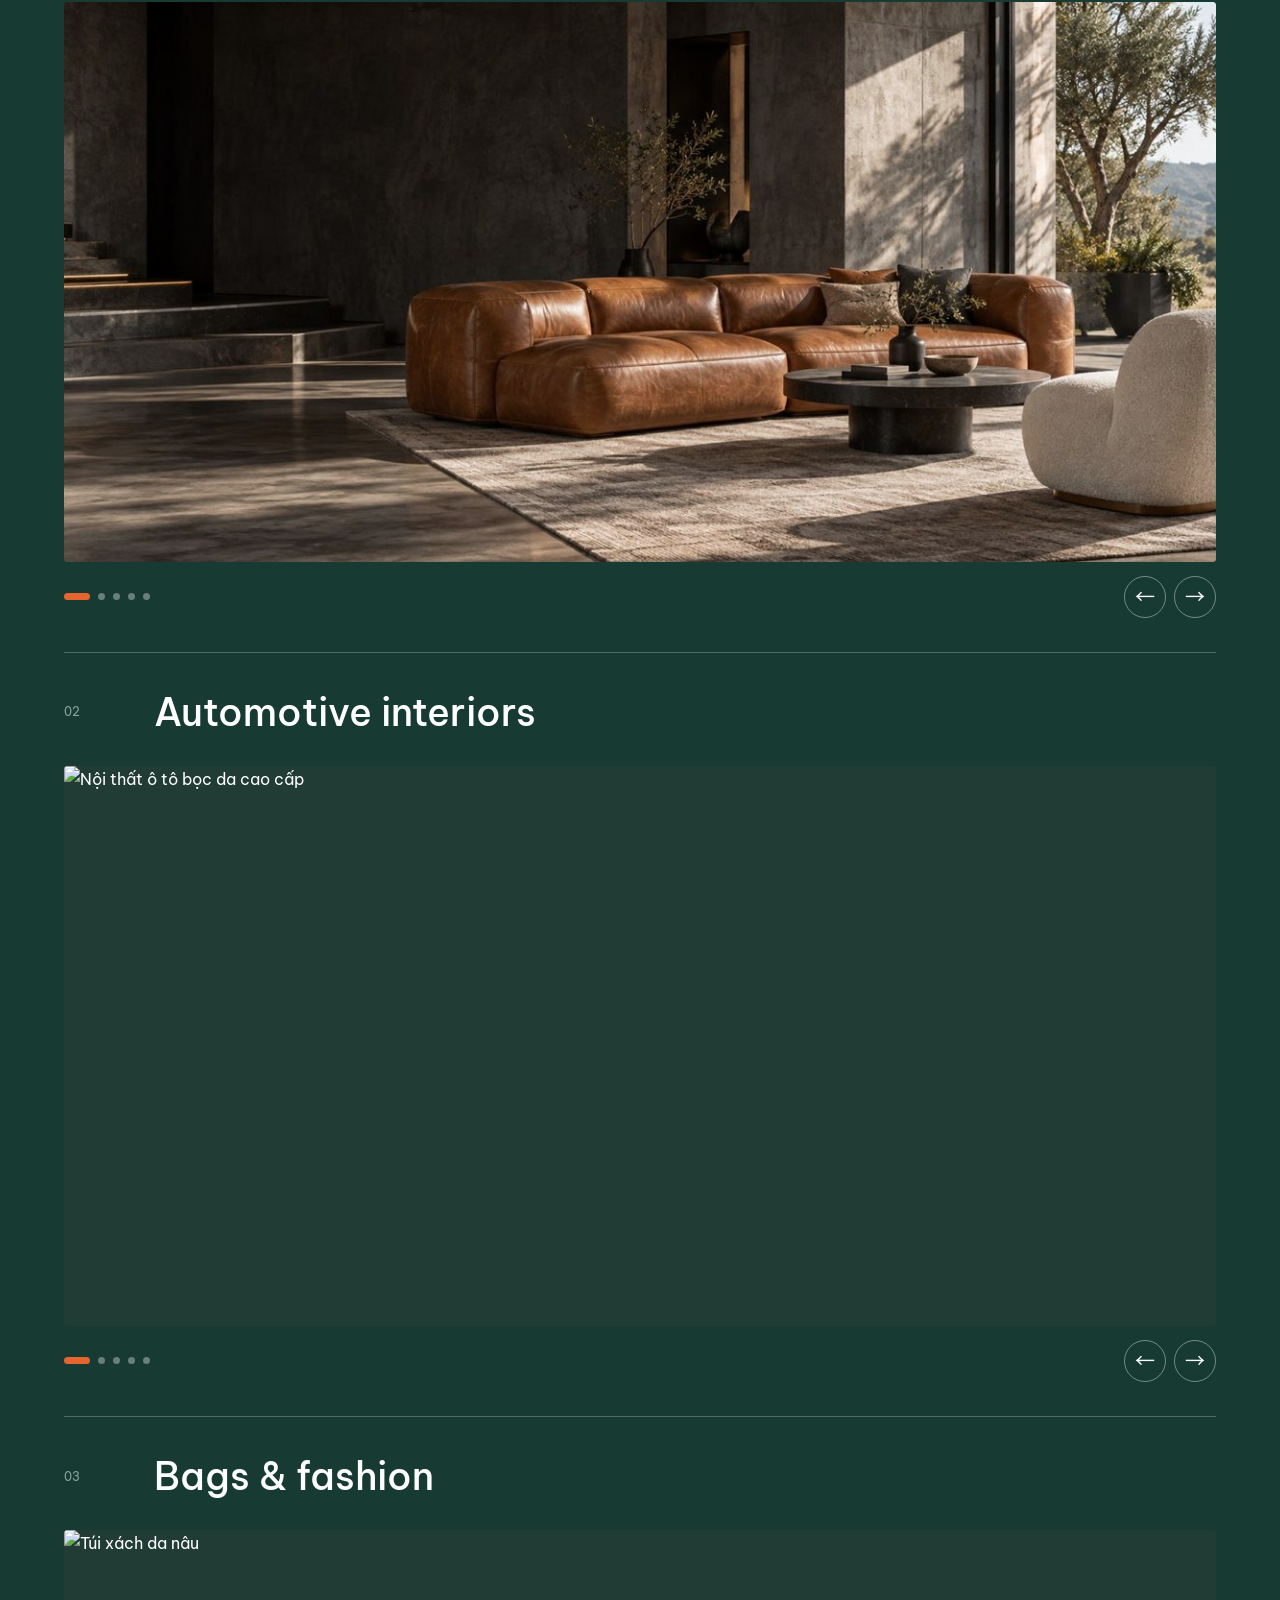
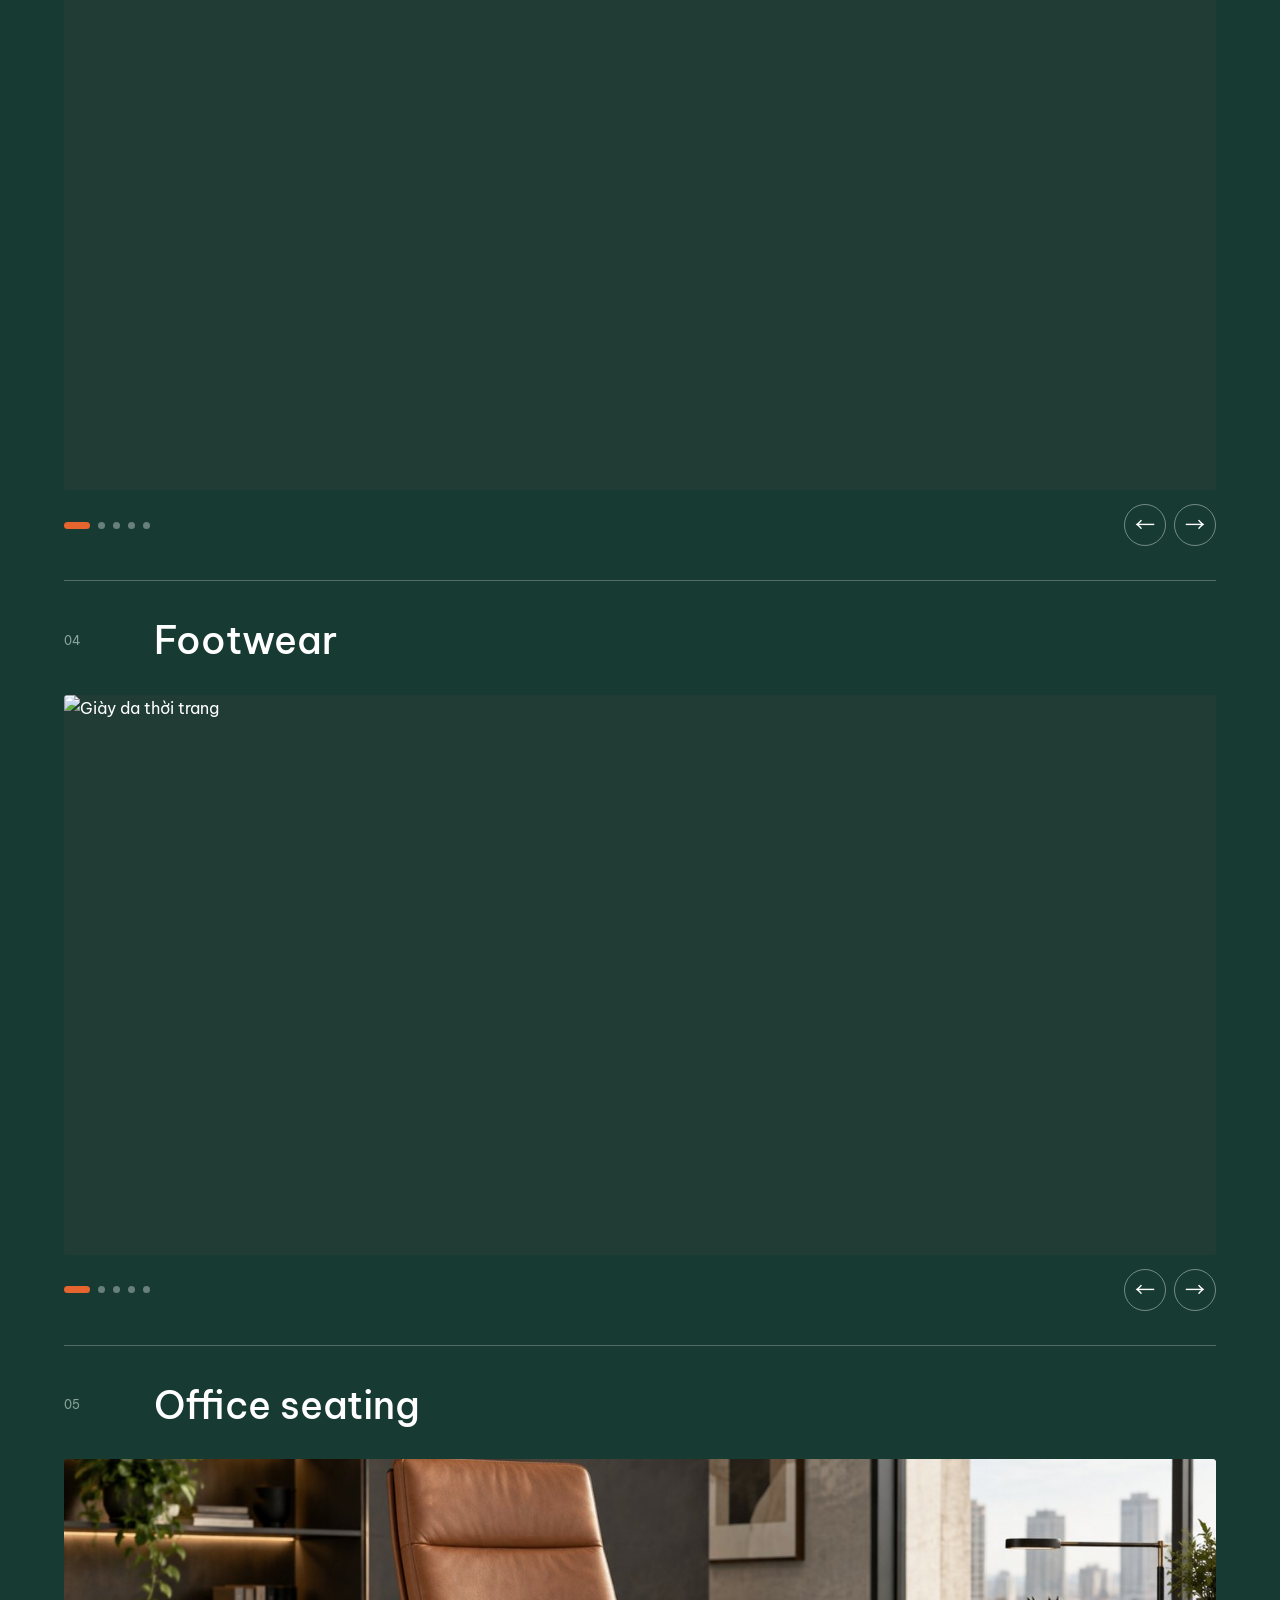
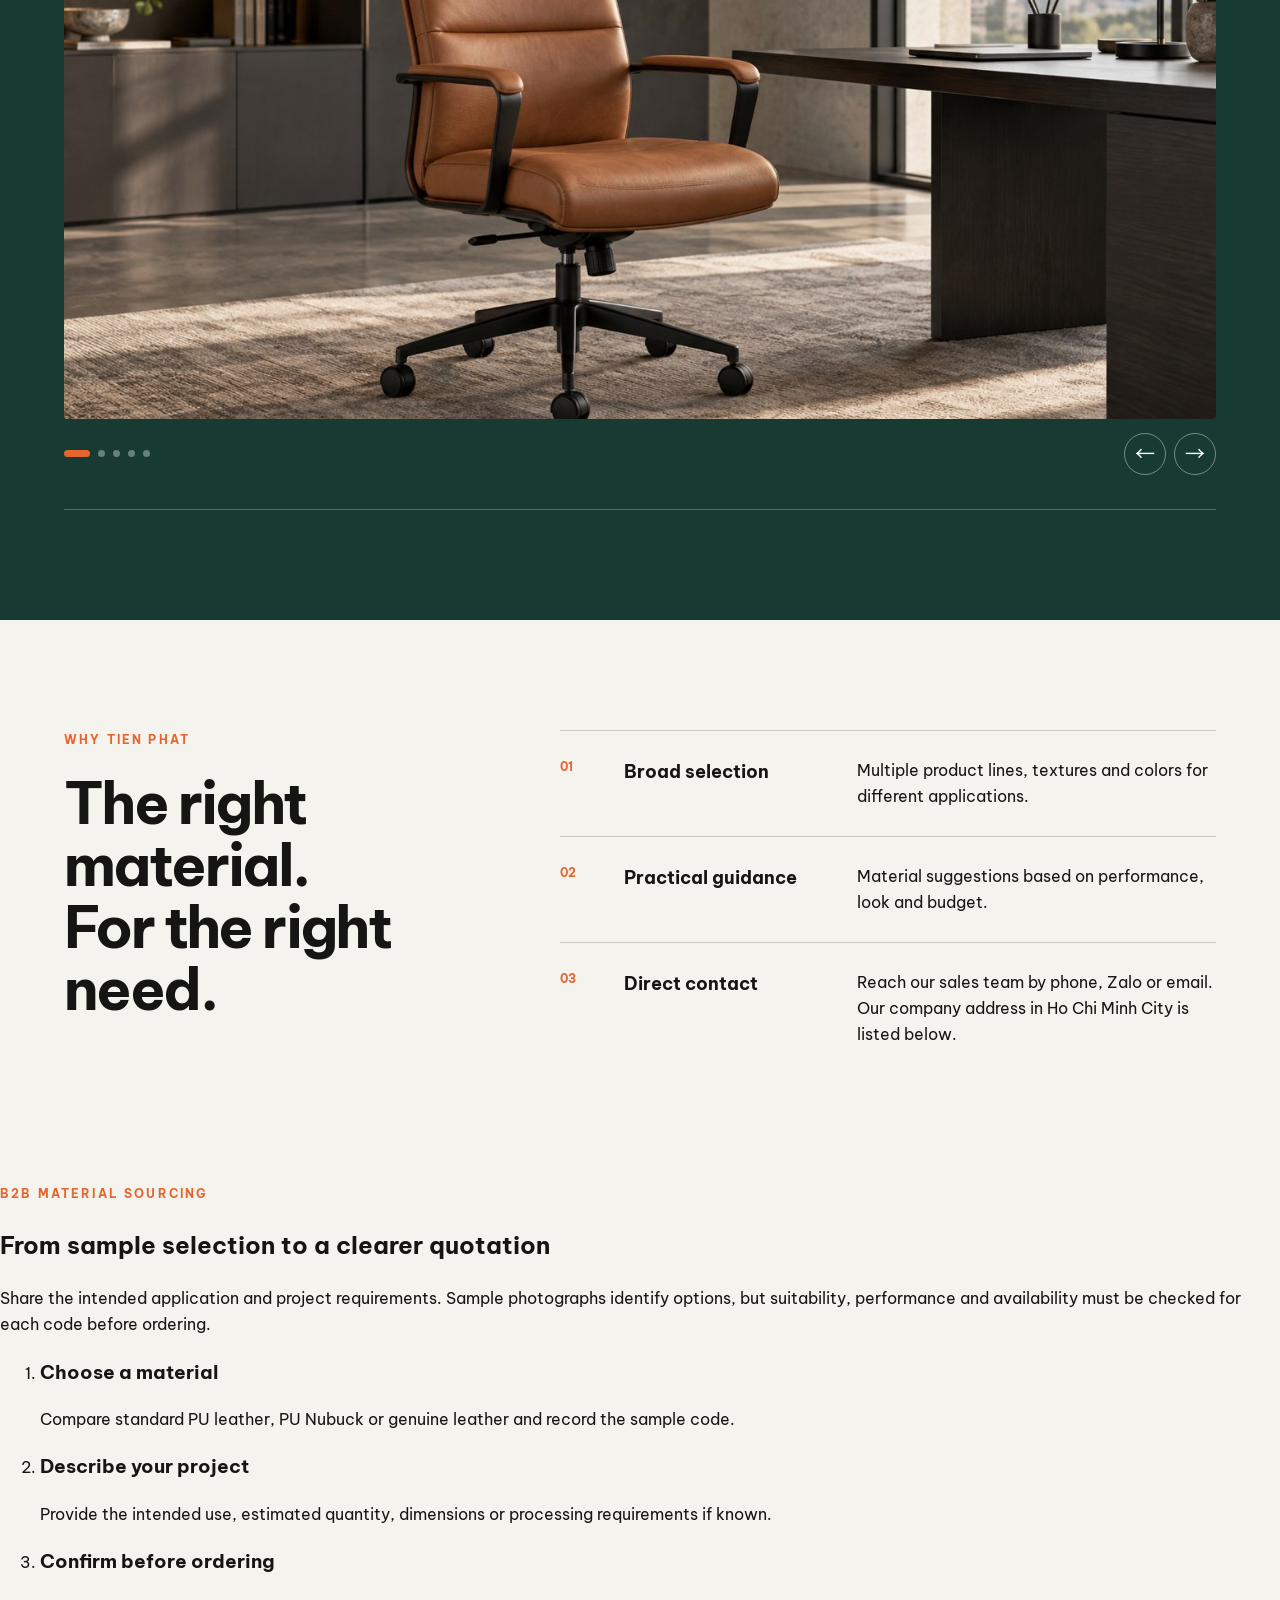
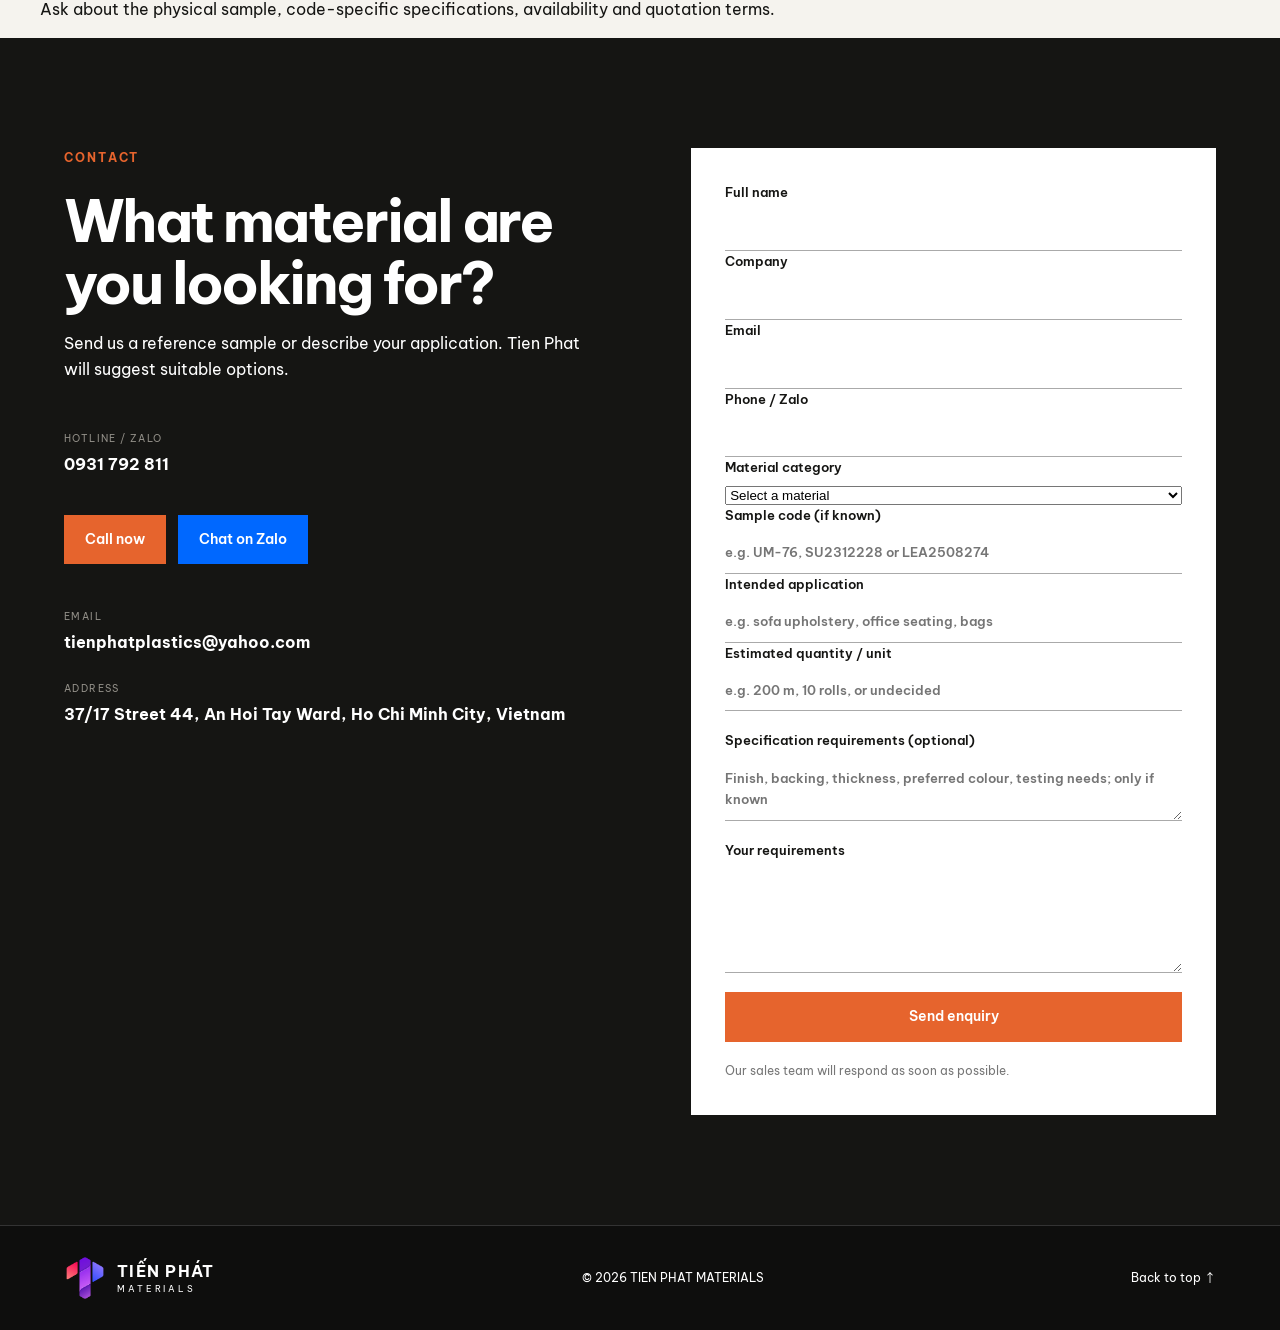
==== commit a57f83ce: "SEO B2B step 1: enquiry guidance and structured RFQ" ====
--- a/index.html
+++ b/index.html
@@ -205,6 +205,12 @@
       </div>
     </section>
 
+    <section class="rfq-guide" aria-labelledby="rfq-guide-title">
+      <p class="section-kicker">B2B MATERIAL SOURCING</p>
+      <h2 id="rfq-guide-title">From sample selection to a clearer quotation</h2>
+      <p class="rfq-guide-intro">Share the intended application and project requirements. Sample photographs identify options, but suitability, performance and availability must be checked for each code before ordering.</p>
+      <ol class="rfq-steps"><li><h3>Choose a material</h3><p>Compare standard PU leather, PU Nubuck or genuine leather and record the sample code.</p></li><li><h3>Describe your project</h3><p>Provide the intended use, estimated quantity, dimensions or processing requirements if known.</p></li><li><h3>Confirm before ordering</h3><p>Ask about the physical sample, code-specific specifications, availability and quotation terms.</p></li></ol>
+    </section>
     <section class="contact" id="contact">
       <div class="contact-copy">
         <p class="section-kicker" data-t="contactKicker">CONTACT</p>
@@ -224,10 +230,20 @@
         <input type="hidden" name="access_key" value="09fbe38b-eef8-4adc-88e8-13fc5cd4dac2">
         <input type="hidden" name="subject" value="New enquiry — Tien Phat Materials">
         <input type="hidden" name="from_name" value="Tien Phat Materials Website">
+        <input type="hidden" name="source_page" value="">
+        <p class="rfq-selected" id="rfq-selected" aria-live="polite" hidden></p>
         <input class="botcheck" type="checkbox" name="botcheck" tabindex="-1" autocomplete="off">
-        <label><span data-t="name">Full name</span><input name="name" required autocomplete="name"></label>
-        <label><span data-t="company">Company</span><input name="company" autocomplete="organization"></label>
-        <label><span data-t="phone">Phone / Zalo</span><input name="phone" required autocomplete="tel"></label>
+        <div class="rfq-fields">
+          <label><span data-t="name">Full name</span><input name="name" required autocomplete="name"></label>
+          <label><span data-t="company">Company</span><input name="company" autocomplete="organization"></label>
+          <label><span>Email</span><input name="email" type="email" autocomplete="email"></label>
+          <label><span data-t="phone">Phone / Zalo</span><input name="phone" required autocomplete="tel"></label>
+          <label><span>Material category</span><select name="material_category" id="rfq-material"><option value="">Select a material</option><option value="pu">Standard PU leather</option><option value="nubuck">PU Nubuck</option><option value="leather">Genuine leather</option><option value="other">Not sure / other</option></select></label>
+          <label><span>Sample code (if known)</span><input name="sample_code" id="rfq-sample" maxlength="100" placeholder="e.g. UM-76, SU2312228 or LEA2508274"></label>
+          <label><span>Intended application</span><input name="intended_application" maxlength="180" placeholder="e.g. sofa upholstery, office seating, bags"></label>
+          <label><span>Estimated quantity / unit</span><input name="estimated_quantity" maxlength="120" placeholder="e.g. 200 m, 10 rolls, or undecided"></label>
+        </div>
+        <label><span>Specification requirements (optional)</span><textarea name="specification_requirements" rows="2" placeholder="Finish, backing, thickness, preferred colour, testing needs; only if known"></textarea></label>
         <label><span data-t="need">Your requirements</span><textarea name="message" rows="4" required></textarea></label>
         <button class="btn primary" type="submit" data-t="send">Send enquiry</button>
         <p class="form-status" data-t="response" aria-live="polite">Our sales team will respond as soon as possible.</p>
@@ -245,7 +261,8 @@
     <a class="floating-zalo" href="https://zalo.me/0931792811" target="_blank" rel="noopener noreferrer" aria-label="Chat Zalo với Tiến Phát" title="Chat Zalo">Zalo</a>
   </div>
   <script src="/assets/language.js"></script>
-  <script src="/assets/site.js"></script>
+  <script src="/assets/site.js?v=d9a1ed401a26"></script>
 <script src="/assets/contact.js"></script>
+<script src="/assets/rfq.js?v=20261108"></script>
 </body>
 </html>
